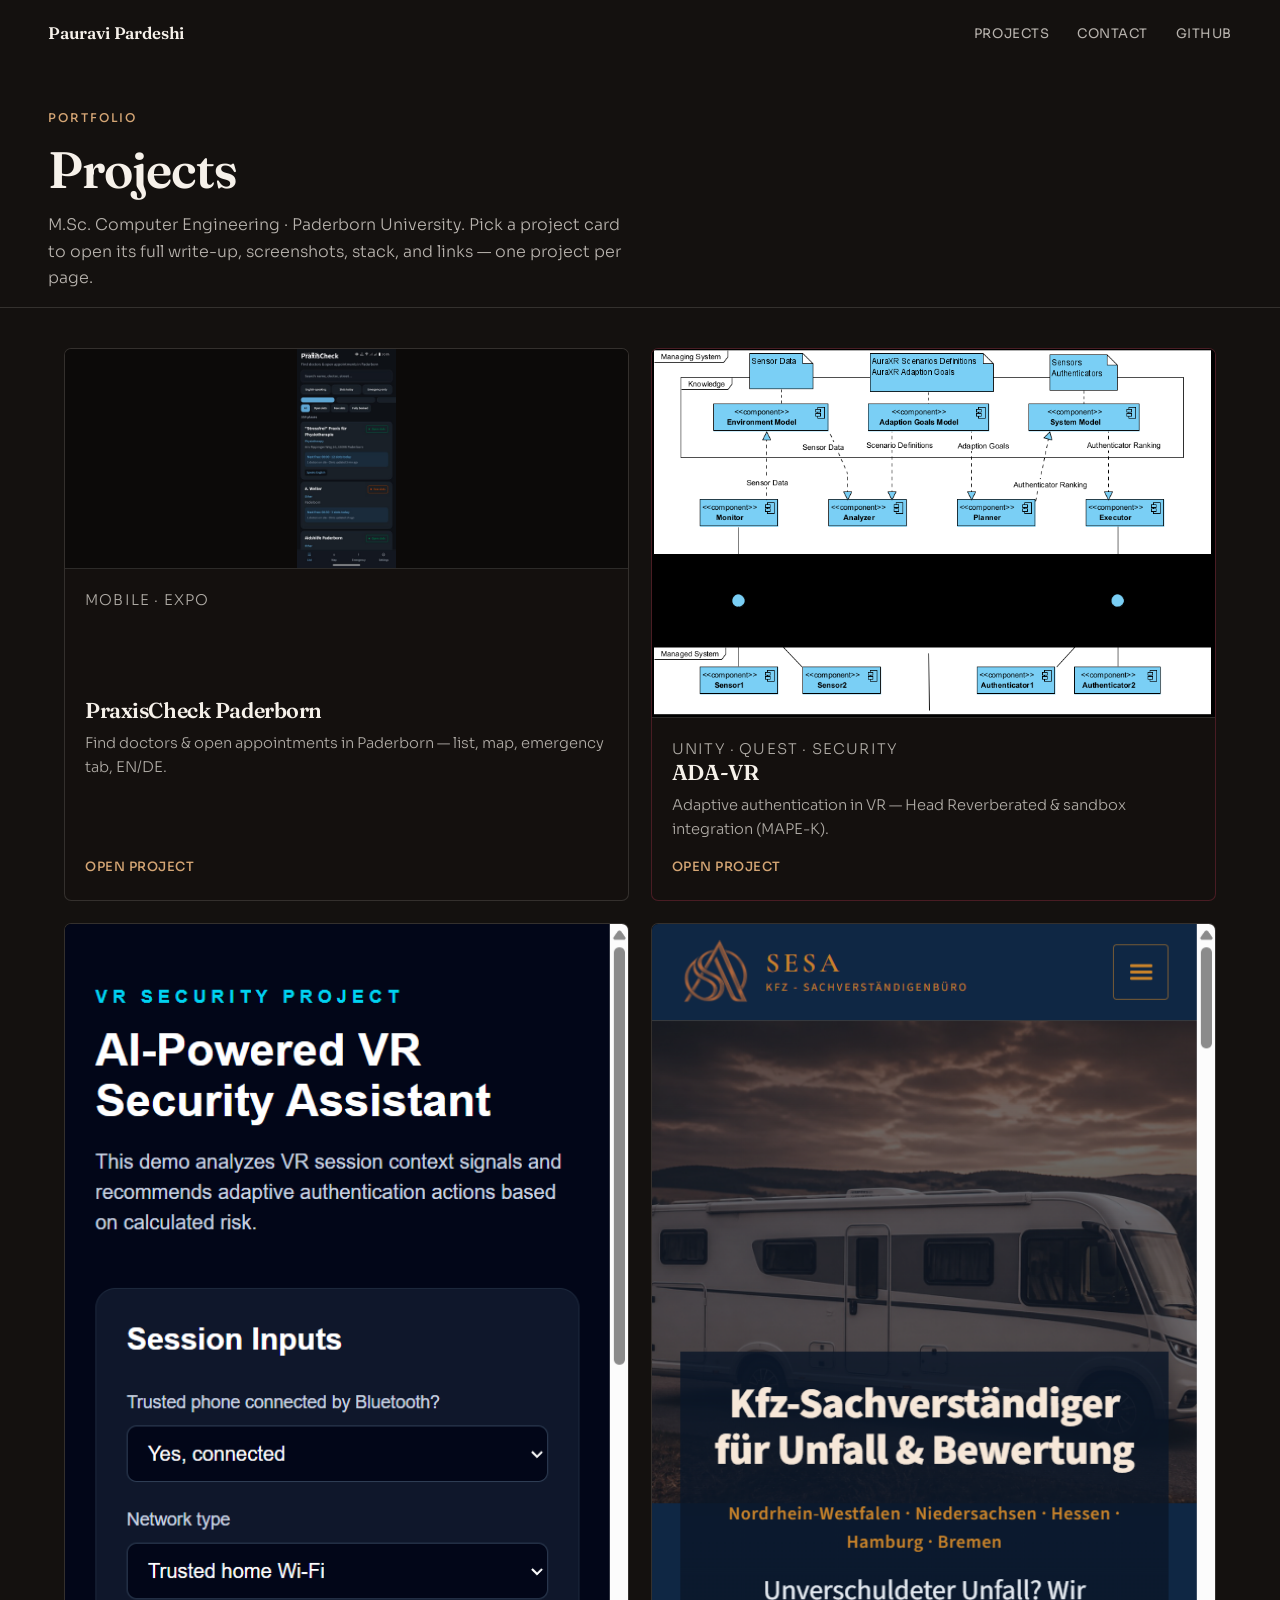
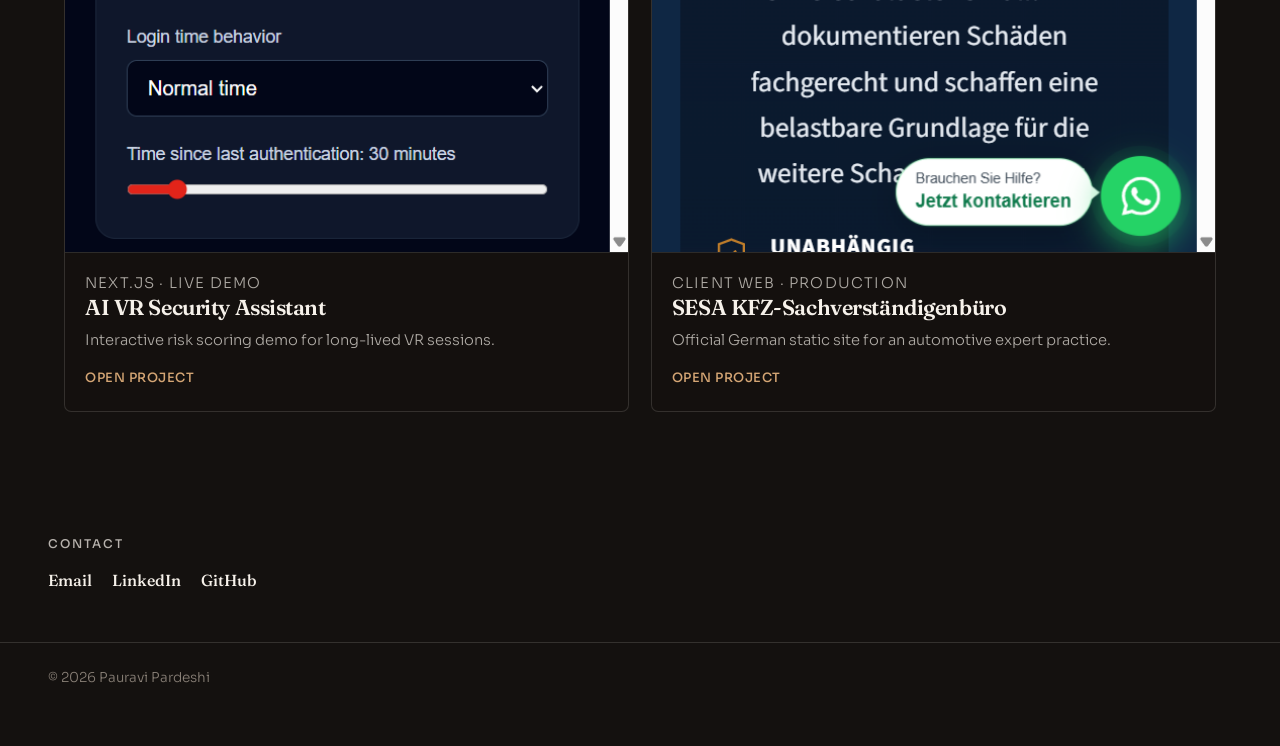
==== index.html @ 3df42ec0 "Split portfolio into home project cards and per-project detail pages." ====
<!DOCTYPE html>
<html lang="en">
  <head>
    <meta charset="UTF-8" />
    <meta name="viewport" content="width=device-width, initial-scale=1.0" />
    <title>Pauravi Pardeshi — Projects</title>
    <meta
      name="description"
      content="Project portfolio: PraxisCheck, ADA-VR, AI VR Security Assistant, SESA website — open a project for details, demos, and code."
    />
    <link rel="preconnect" href="https://fonts.googleapis.com" />
    <link rel="preconnect" href="https://fonts.gstatic.com" crossorigin />
    <link
      href="https://fonts.googleapis.com/css2?family=Fraunces:opsz,wght@9..144,500;9..144,600;9..144,700&family=Sora:wght@300;400;500;600&display=swap"
      rel="stylesheet"
    />
    <link rel="stylesheet" href="css/styles.css?v=20261010f" />
  </head>
  <body class="page-home">
    <a class="skip-link" href="#main">Skip to content</a>

    <header class="site-header is-scrolled" data-header>
      <a class="logo" href="index.html">Pauravi Pardeshi</a>
      <button class="nav-toggle" type="button" aria-expanded="false" aria-controls="site-nav" data-nav-toggle>
        <span class="sr-only">Menu</span>
        <span></span><span></span>
      </button>
      <nav id="site-nav" class="site-nav" data-nav>
        <a href="#projects">Projects</a>
        <a href="#contact">Contact</a>
        <a href="https://github.com/Pauravi14" target="_blank" rel="noopener noreferrer">GitHub</a>
      </nav>
    </header>

    <main id="main">
      <section class="home-intro section" id="top">
        <div class="home-intro-inner" data-reveal>
          <p class="eyebrow">Portfolio</p>
          <h1>Projects</h1>
          <p class="home-intro-lead">
            M.Sc. Computer Engineering · Paderborn University. Pick a project card to open its full write-up,
            screenshots, stack, and links — one project per page.
          </p>
        </div>
      </section>

      <section id="projects" class="section projects-catalog">
        <div class="catalog-grid">
          <a class="catalog-card" href="projects/praxischeck.html" data-reveal>
            <figure class="catalog-card-media catalog-card-media--phone">
              <img src="assets/projects/praxischeck/list-search.jpg" alt="" width="400" height="800" loading="lazy" decoding="async" />
            </figure>
            <div class="catalog-card-body">
              <p class="project-tag">Mobile · Expo</p>
              <h2>PraxisCheck Paderborn</h2>
              <p>Find doctors &amp; open appointments in Paderborn — list, map, emergency tab, EN/DE.</p>
              <span class="catalog-card-cta">Open project</span>
            </div>
          </a>

          <a class="catalog-card catalog-card--accent" href="projects/ada-vr.html" data-reveal>
            <figure class="catalog-card-media">
              <img src="assets/projects/adavr-report/adavr-architecture.png" alt="" width="827" height="540" loading="lazy" decoding="async" />
            </figure>
            <div class="catalog-card-body">
              <p class="project-tag">Unity · Quest · Security</p>
              <h2>ADA-VR</h2>
              <p>Adaptive authentication in VR — Head Reverberated &amp; sandbox integration (MAPE-K).</p>
              <span class="catalog-card-cta">Open project</span>
            </div>
          </a>

          <a class="catalog-card" href="projects/ai-vr-assistant.html" data-reveal>
            <figure class="catalog-card-media">
              <img src="assets/projects/ai-vr-security-assistant.png" alt="" width="1200" height="675" loading="lazy" decoding="async" />
            </figure>
            <div class="catalog-card-body">
              <p class="project-tag">Next.js · Live demo</p>
              <h2>AI VR Security Assistant</h2>
              <p>Interactive risk scoring demo for long-lived VR sessions.</p>
              <span class="catalog-card-cta">Open project</span>
            </div>
          </a>

          <a class="catalog-card" href="projects/sesa.html" data-reveal>
            <figure class="catalog-card-media">
              <img src="assets/projects/sesa-website.png" alt="" width="1200" height="675" loading="lazy" decoding="async" />
            </figure>
            <div class="catalog-card-body">
              <p class="project-tag">Client web · Production</p>
              <h2>SESA KFZ-Sachverständigenbüro</h2>
              <p>Official German static site for an automotive expert practice.</p>
              <span class="catalog-card-cta">Open project</span>
            </div>
          </a>
        </div>
      </section>

      <section id="contact" class="section contact contact--compact">
        <div class="contact-panel" data-reveal>
          <p class="eyebrow">Contact</p>
          <div class="contact-links contact-links--inline">
            <a href="mailto:pauravipardeshi14@gmail.com">Email</a>
            <a href="https://linkedin.com/in/pauravi-pardeshi" target="_blank" rel="noopener noreferrer">LinkedIn</a>
            <a href="https://github.com/Pauravi14" target="_blank" rel="noopener noreferrer">GitHub</a>
          </div>
        </div>
      </section>
    </main>

    <footer class="site-footer">
      <p>© <span data-year></span> Pauravi Pardeshi</p>
    </footer>

    <script src="js/main.js?v=20261010f"></script>
  </body>
</html>
---- css/styles.css ----
:root {
  --ink: #14110f;
  --ink-soft: #2a2420;
  --paper: #f6f1ea;
  --paper-dim: #e8e0d4;
  --berry: #9a2f45;
  --berry-deep: #6f1f31;
  --lamp: #d4a574;
  --lamp-soft: rgba(212, 165, 116, 0.22);
  --mute: #8a8178;
  --line: rgba(246, 241, 234, 0.14);
  --shadow: 0 30px 80px rgba(0, 0, 0, 0.45);
  --font-display: "Fraunces", Georgia, serif;
  --font-body: "Sora", system-ui, sans-serif;
  --ease: cubic-bezier(0.22, 1, 0.36, 1);
  --header-h: 4.25rem;
}

*,
*::before,
*::after {
  box-sizing: border-box;
}

html {
  scroll-behavior: smooth;
}

body {
  margin: 0;
  font-family: var(--font-body);
  font-weight: 300;
  color: var(--paper);
  background: var(--ink);
  line-height: 1.65;
  text-rendering: optimizeLegibility;
  -webkit-font-smoothing: antialiased;
}

img {
  max-width: 100%;
  display: block;
}

a {
  color: inherit;
  text-decoration: none;
}

h1,
h2,
h3 {
  font-family: var(--font-display);
  font-weight: 600;
  line-height: 1.15;
  letter-spacing: -0.02em;
  margin: 0 0 0.75rem;
}

p {
  margin: 0 0 1rem;
}

.sr-only {
  position: absolute;
  width: 1px;
  height: 1px;
  padding: 0;
  margin: -1px;
  overflow: hidden;
  clip: rect(0, 0, 0, 0);
  border: 0;
}

.skip-link {
  position: absolute;
  left: 1rem;
  top: -4rem;
  z-index: 100;
  background: var(--berry);
  color: white;
  padding: 0.6rem 1rem;
}

.skip-link:focus {
  top: 1rem;
}

/* Header */
.site-header {
  position: fixed;
  inset: 0 0 auto;
  z-index: 50;
  height: var(--header-h);
  display: flex;
  align-items: center;
  justify-content: space-between;
  padding: 0 clamp(1.25rem, 4vw, 3rem);
  background: transparent;
  transition: background 0.4s var(--ease), backdrop-filter 0.4s var(--ease), border-color 0.4s;
  border-bottom: 1px solid transparent;
}

.site-header.is-scrolled {
  background: rgba(20, 17, 15, 0.82);
  backdrop-filter: blur(14px);
  border-bottom-color: var(--line);
}

.logo {
  font-family: var(--font-display);
  font-size: 1.05rem;
  font-weight: 600;
  letter-spacing: -0.01em;
}

.site-nav {
  display: flex;
  gap: 1.75rem;
  align-items: center;
}

.site-nav a {
  font-size: 0.82rem;
  font-weight: 400;
  letter-spacing: 0.04em;
  text-transform: uppercase;
  color: rgba(246, 241, 234, 0.72);
  position: relative;
}

.site-nav a::after {
  content: "";
  position: absolute;
  left: 0;
  bottom: -0.35rem;
  width: 100%;
  height: 1px;
  background: var(--lamp);
  transform: scaleX(0);
  transform-origin: left;
  transition: transform 0.35s var(--ease);
}

.site-nav a:hover,
.site-nav a:focus-visible {
  color: var(--paper);
}

.site-nav a:hover::after,
.site-nav a:focus-visible::after {
  transform: scaleX(1);
}

.nav-toggle {
  display: none;
  width: 2.5rem;
  height: 2.5rem;
  border: 0;
  background: transparent;
  padding: 0;
  cursor: pointer;
}

.nav-toggle span {
  display: block;
  width: 1.35rem;
  height: 1.5px;
  margin: 0.35rem auto;
  background: var(--paper);
  transition: transform 0.3s var(--ease), opacity 0.3s;
}

.nav-toggle[aria-expanded="true"] span:first-of-type {
  transform: translateY(3.5px) rotate(45deg);
}

.nav-toggle[aria-expanded="true"] span:last-of-type {
  transform: translateY(-3.5px) rotate(-45deg);
}

/* Hero */
.hero {
  position: relative;
  min-height: 100svh;
  display: grid;
  align-items: end;
  overflow: hidden;
}

.hero-media {
  position: absolute;
  inset: 0;
  z-index: 0;
}

.hero-photo {
  width: 100%;
  height: 100%;
  object-fit: cover;
  object-position: 72% 28%;
  transform: scale(1.04);
  animation: heroZoom 8s var(--ease) forwards;
}

@keyframes heroZoom {
  to {
    transform: scale(1);
  }
}

.hero-veil {
  position: absolute;
  inset: 0;
  background:
    linear-gradient(90deg, rgba(20, 17, 15, 0.92) 0%, rgba(20, 17, 15, 0.72) 42%, rgba(20, 17, 15, 0.28) 70%, rgba(20, 17, 15, 0.45) 100%),
    linear-gradient(0deg, rgba(20, 17, 15, 0.88) 0%, transparent 42%),
    radial-gradient(ellipse 50% 40% at 70% 30%, var(--lamp-soft), transparent 70%);
}

.hero-copy {
  position: relative;
  z-index: 1;
  max-width: 40rem;
  padding: calc(var(--header-h) + 3rem) clamp(1.25rem, 4vw, 3rem) clamp(3rem, 8vh, 5rem);
}

.hero-brand {
  font-family: var(--font-display);
  font-size: clamp(2.4rem, 6vw, 4.4rem);
  font-weight: 700;
  letter-spacing: -0.03em;
  line-height: 1;
  margin: 0 0 1.25rem;
  color: var(--paper);
}

.hero-title {
  font-size: clamp(1.35rem, 2.6vw, 1.85rem);
  font-weight: 500;
  color: rgba(246, 241, 234, 0.92);
  max-width: 18ch;
  margin-bottom: 1rem;
}

.hero-lead {
  color: rgba(246, 241, 234, 0.72);
  max-width: 34ch;
  font-size: 1rem;
}

.hero-actions {
  display: flex;
  flex-wrap: wrap;
  gap: 0.85rem;
  margin-top: 1.75rem;
}

.btn {
  display: inline-flex;
  align-items: center;
  justify-content: center;
  min-height: 2.85rem;
  padding: 0.7rem 1.25rem;
  font-size: 0.86rem;
  font-weight: 500;
  letter-spacing: 0.02em;
  border-radius: 999px;
  transition: transform 0.3s var(--ease), background 0.3s, color 0.3s, border-color 0.3s;
}

.btn:hover {
  transform: translateY(-2px);
}

.btn-primary {
  background: var(--berry);
  color: #fff;
}

.btn-primary:hover {
  background: var(--berry-deep);
}

.btn-ghost {
  border: 1px solid rgba(246, 241, 234, 0.35);
  color: var(--paper);
}

.btn-ghost:hover {
  border-color: var(--lamp);
  color: var(--lamp);
}

/* Sections */
.section {
  padding: clamp(4rem, 10vh, 7rem) clamp(1.25rem, 4vw, 3rem);
}

.section-head {
  max-width: 40rem;
  margin-bottom: clamp(2rem, 5vh, 3.25rem);
}

.eyebrow {
  font-size: 0.75rem;
  font-weight: 500;
  letter-spacing: 0.16em;
  text-transform: uppercase;
  color: var(--lamp);
  margin: 0 0 0.85rem;
}

.section-head h2,
.about-copy h2,
.contact-panel h2 {
  font-size: clamp(1.9rem, 4vw, 3rem);
  max-width: 16ch;
}

/* Experience */
.experience {
  background:
    radial-gradient(ellipse 60% 50% at 0% 0%, rgba(154, 47, 69, 0.12), transparent 55%),
    var(--ink);
  border-top: 1px solid var(--line);
}

.timeline {
  list-style: none;
  margin: 0;
  padding: 0;
  max-width: 52rem;
  display: grid;
  gap: 2.25rem;
}

.timeline-item {
  padding-left: 1.25rem;
  border-left: 1px solid rgba(212, 165, 116, 0.35);
}

.timeline-meta {
  display: flex;
  flex-wrap: wrap;
  gap: 0.5rem 1rem;
  margin-bottom: 0.55rem;
  font-size: 0.82rem;
  color: var(--mute);
}

.timeline-item h3 {
  font-size: 1.25rem;
  margin-bottom: 0.5rem;
}

.timeline-item p {
  color: rgba(246, 241, 234, 0.72);
  max-width: 46rem;
}

.section-lead {
  max-width: 40rem;
  color: rgba(246, 241, 234, 0.72);
  margin: 0.75rem 0 0;
  font-size: 1.02rem;
}

.section-lead a {
  border-bottom: 1px solid var(--line);
  transition: color 0.3s, border-color 0.3s;
}

.section-lead a:hover,
.section-lead a:focus-visible {
  color: var(--lamp);
  border-bottom-color: var(--lamp);
}

/* Snapshot */
.snapshot {
  border-top: 1px solid var(--line);
  background: linear-gradient(180deg, var(--ink), var(--ink-soft));
}

.snapshot-grid {
  list-style: none;
  margin: 0 0 2rem;
  padding: 0;
  display: grid;
  gap: 1rem;
}

@media (min-width: 760px) {
  .snapshot-grid {
    grid-template-columns: repeat(2, 1fr);
    gap: 1.25rem;
  }
}

.snapshot-grid li {
  padding: 1.25rem 1.35rem;
  border: 1px solid var(--line);
  border-radius: 0.35rem;
  background: rgba(20, 17, 15, 0.35);
}

.snapshot-grid strong {
  display: block;
  font-family: var(--font-display);
  font-size: 1.1rem;
  margin-bottom: 0.35rem;
  color: var(--paper);
}

.snapshot-grid span {
  color: rgba(246, 241, 234, 0.72);
  font-size: 0.95rem;
}

.chip-row {
  display: flex;
  flex-wrap: wrap;
  gap: 0.5rem;
}

.chip {
  font-size: 0.72rem;
  letter-spacing: 0.04em;
  text-transform: uppercase;
  padding: 0.45rem 0.75rem;
  border-radius: 999px;
  border: 1px solid var(--line);
  color: rgba(246, 241, 234, 0.85);
  background: rgba(154, 47, 69, 0.12);
}

/* Projects */
.projects {
  background: linear-gradient(180deg, var(--ink-soft), var(--ink));
}

.project-grid {
  display: grid;
  gap: 1.5rem;
}

@media (min-width: 900px) {
  .project-grid {
    grid-template-columns: repeat(2, 1fr);
    gap: 1.75rem;
  }

  .project-card--featured {
    grid-column: 1 / -1;
  }
}

.project-card {
  padding: 0 0 1.35rem;
  border: 1px solid var(--line);
  border-radius: 0.4rem;
  background: rgba(20, 17, 15, 0.45);
  transition: border-color 0.35s var(--ease), transform 0.35s var(--ease);
  overflow: hidden;
}

.project-card-head,
.project-summary,
.project-highlights,
.project-stack,
.project-links {
  margin-left: 1.35rem;
  margin-right: 1.35rem;
}

.project-thumb {
  margin: 0 0 1.1rem;
  aspect-ratio: 16 / 9;
  background: #0c0a09;
  border-bottom: 1px solid var(--line);
}

.project-thumb img {
  width: 100%;
  height: 100%;
  object-fit: cover;
  object-position: top center;
}

.project-thumb--phone {
  aspect-ratio: 9 / 16;
  max-height: min(70vh, 520px);
  margin-left: auto;
  margin-right: auto;
  max-width: 280px;
  border-bottom: none;
  background: #0c0a09;
}

.project-thumb--phone img {
  object-fit: contain;
  object-position: top center;
}

.project-figures--phones {
  grid-template-columns: repeat(2, minmax(0, 1fr));
}

@media (min-width: 900px) {
  .project-figures--phones {
    grid-template-columns: repeat(4, minmax(0, 1fr));
  }
}

.project-figures--phones img {
  object-fit: contain;
  aspect-ratio: 9 / 19;
  max-height: 320px;
  margin: 0 auto;
  display: block;
  width: auto;
  max-width: 100%;
}

.project-card:hover {
  border-color: rgba(212, 165, 116, 0.35);
  transform: translateY(-2px);
}

.project-card--featured {
  border-color: rgba(154, 47, 69, 0.45);
  background:
    linear-gradient(135deg, rgba(154, 47, 69, 0.14), transparent 55%),
    rgba(20, 17, 15, 0.5);
}

.project-card--deep .project-summary,
.project-card--deep .project-subsection p {
  max-width: none;
}

.project-contribution {
  margin: 0 1.35rem 1.25rem;
  padding: 1.1rem 1.2rem;
  border-left: 3px solid var(--berry);
  background: rgba(154, 47, 69, 0.12);
  border-radius: 0 0.35rem 0.35rem 0;
}

.project-contribution h4,
.project-subsection h4,
.project-skills h4 {
  font-family: var(--font-display);
  font-size: 1.05rem;
  color: var(--lamp);
  margin: 0 0 0.5rem;
}

.project-contribution p {
  margin: 0;
  color: rgba(246, 241, 234, 0.82);
  font-size: 0.95rem;
}

.project-subsection {
  margin: 0 1.35rem 1.25rem;
}

.project-subsection p {
  color: rgba(246, 241, 234, 0.75);
  font-size: 0.95rem;
}

.project-inline-figure {
  margin: 1rem 0 0;
}

.project-inline-figure img {
  width: 100%;
  border-radius: 0.35rem;
  border: 1px solid var(--line);
}

.project-inline-figure figcaption,
.project-figures figcaption {
  margin-top: 0.45rem;
  font-size: 0.8rem;
  color: var(--mute);
}

.project-figures {
  display: grid;
  gap: 1rem;
  margin: 0 1.35rem 1.35rem;
}

@media (min-width: 700px) {
  .project-figures {
    grid-template-columns: repeat(2, 1fr);
  }
}

.project-figures figure {
  margin: 0;
}

.project-figures img {
  width: 100%;
  border-radius: 0.35rem;
  border: 1px solid var(--line);
  background: #0c0a09;
}

.project-skills {
  margin: 0 1.35rem 1rem;
  padding-top: 0.5rem;
  border-top: 1px solid var(--line);
}

.project-skill-list {
  margin: 0;
  padding-left: 1.1rem;
  color: rgba(246, 241, 234, 0.72);
  font-size: 0.9rem;
}

.project-skill-list li {
  margin-bottom: 0.4rem;
}

.project-report-note {
  margin: 0 1.35rem 1.25rem;
  font-size: 0.8rem;
  color: var(--mute);
  font-style: italic;
}

.project-tag {
  font-size: 0.75rem;
  letter-spacing: 0.08em;
  text-transform: uppercase;
  color: var(--lamp);
  margin-bottom: 0.55rem;
}

.project-card h1,
.project-card h3 {
  font-size: clamp(1.35rem, 2.5vw, 1.75rem);
  margin-bottom: 0.35rem;
}

.project-card h1 {
  font-size: clamp(1.6rem, 3vw, 2.1rem);
}

.project-role {
  font-size: 0.9rem;
  color: rgba(246, 241, 234, 0.55);
  margin: 0 0 1rem;
}

.project-summary {
  color: rgba(246, 241, 234, 0.78);
  font-size: 0.98rem;
  margin-bottom: 1rem;
}

.project-highlights {
  margin: 0 0 1.1rem;
  padding-left: 1.15rem;
  color: rgba(246, 241, 234, 0.72);
  font-size: 0.92rem;
}

.project-highlights li {
  margin-bottom: 0.35rem;
}

.project-stack {
  margin: 0 0 1.25rem;
  font-size: 0.88rem;
}

.project-stack div {
  margin-bottom: 0.65rem;
}

.project-stack dt {
  font-weight: 600;
  color: var(--lamp);
  font-size: 0.72rem;
  letter-spacing: 0.06em;
  text-transform: uppercase;
  margin-bottom: 0.2rem;
}

.project-stack dd {
  margin: 0;
  color: rgba(246, 241, 234, 0.7);
  line-height: 1.55;
}

.project-stack code {
  font-size: 0.85em;
  color: rgba(246, 241, 234, 0.9);
}

.project-links {
  display: flex;
  flex-wrap: wrap;
  gap: 0.55rem;
}

.link-pill {
  display: inline-flex;
  align-items: center;
  padding: 0.5rem 0.9rem;
  font-size: 0.8rem;
  font-weight: 500;
  letter-spacing: 0.02em;
  border-radius: 999px;
  border: 1px solid var(--line);
  transition: background 0.3s, border-color 0.3s, color 0.3s;
}

.link-pill:hover,
.link-pill:focus-visible {
  border-color: var(--lamp);
  color: var(--lamp);
}

.link-pill--primary {
  background: var(--berry);
  border-color: transparent;
  color: var(--paper);
}

.link-pill--primary:hover,
.link-pill--primary:focus-visible {
  background: var(--berry-deep);
  color: var(--paper);
  border-color: transparent;
}

/* Skills */
.skills {
  border-top: 1px solid var(--line);
}

.skill-map {
  display: grid;
  gap: 1.5rem;
  max-width: 56rem;
}

@media (min-width: 760px) {
  .skill-map {
    grid-template-columns: repeat(2, 1fr);
  }
}

.skill-map-block {
  padding: 1.25rem 0;
  border-top: 1px solid var(--line);
}

.skill-map-block h3 {
  font-size: 1rem;
  color: var(--lamp);
  margin-bottom: 0.5rem;
}

.skill-map-block p {
  margin: 0;
  color: rgba(246, 241, 234, 0.78);
  font-size: 0.95rem;
  line-height: 1.6;
}

/* About */
.about {
  background:
    linear-gradient(135deg, rgba(154, 47, 69, 0.16), transparent 40%),
    linear-gradient(180deg, #1c1714, var(--ink));
  border-top: 1px solid var(--line);
}

.about-grid {
  display: grid;
  gap: 2.5rem;
  align-items: start;
}

@media (min-width: 900px) {
  .about-grid {
    grid-template-columns: 1.4fr 0.8fr;
    gap: 4rem;
  }
}

.about-copy p {
  color: rgba(246, 241, 234, 0.75);
  max-width: 38rem;
}

.edu {
  margin-top: 1.75rem;
  padding-top: 1.5rem;
  border-top: 1px solid var(--line);
}

.edu p {
  margin-bottom: 0.55rem;
  font-size: 0.92rem;
}

.hobbies {
  padding: 1.75rem 0 0;
}

.hobbies h3 {
  font-size: 1.6rem;
  margin-bottom: 1.25rem;
}

.hobby-list {
  list-style: none;
  margin: 0;
  padding: 0;
  display: grid;
  gap: 0.85rem;
}

.hobby-list li {
  font-family: var(--font-display);
  font-size: 1.35rem;
  font-weight: 500;
  padding-bottom: 0.85rem;
  border-bottom: 1px solid var(--line);
  color: rgba(246, 241, 234, 0.9);
}

/* Contact */
.contact {
  padding-bottom: clamp(5rem, 12vh, 8rem);
}

.contact-panel {
  max-width: 40rem;
}

.contact-panel > p {
  color: rgba(246, 241, 234, 0.72);
  max-width: 32rem;
}

.contact-links {
  display: grid;
  gap: 0.85rem;
  margin-top: 2rem;
}

.contact-links a {
  font-family: var(--font-display);
  font-size: clamp(1.15rem, 2.5vw, 1.55rem);
  font-weight: 500;
  width: fit-content;
  border-bottom: 1px solid transparent;
  transition: color 0.3s, border-color 0.3s;
}

.contact-links a:hover,
.contact-links a:focus-visible {
  color: var(--lamp);
  border-bottom-color: var(--lamp);
}

.site-footer {
  padding: 1.5rem clamp(1.25rem, 4vw, 3rem) 2.5rem;
  border-top: 1px solid var(--line);
  color: var(--mute);
  font-size: 0.85rem;
}

/* Reveal motion */
[data-reveal] {
  /* Visible by default so content isn't blank if JS/CSS cache fails */
  opacity: 1;
  transform: none;
}

html.js-anim [data-reveal]:not(.is-in) {
  opacity: 0;
  transform: translateY(1.25rem);
  transition: opacity 0.8s var(--ease), transform 0.8s var(--ease);
}

html.js-anim [data-reveal].is-in {
  opacity: 1;
  transform: none;
}

.hero [data-reveal] {
  transition-delay: 0.08s;
}

.hero [data-reveal]:nth-child(2) {
  transition-delay: 0.18s;
}

.hero [data-reveal]:nth-child(3) {
  transition-delay: 0.28s;
}

.hero [data-reveal]:nth-child(4) {
  transition-delay: 0.38s;
}

/* Mobile */
@media (max-width: 760px) {
  .nav-toggle {
    display: block;
    z-index: 60;
  }

  .site-nav {
    position: fixed;
    inset: 0;
    background: rgba(20, 17, 15, 0.96);
    flex-direction: column;
    justify-content: center;
    gap: 1.5rem;
    opacity: 0;
    pointer-events: none;
    transition: opacity 0.35s var(--ease);
  }

  .site-nav.is-open {
    opacity: 1;
    pointer-events: auto;
  }

  .site-nav a {
    font-size: 1.15rem;
    text-transform: none;
    letter-spacing: 0;
    font-family: var(--font-display);
  }

  .hero-photo {
    object-position: 68% 20%;
  }

  .hero-veil {
    background:
      linear-gradient(180deg, rgba(20, 17, 15, 0.35) 0%, rgba(20, 17, 15, 0.55) 40%, rgba(20, 17, 15, 0.94) 78%),
      radial-gradient(ellipse 70% 40% at 60% 20%, var(--lamp-soft), transparent 65%);
  }

  .hero-brand {
    font-size: clamp(2.2rem, 11vw, 3.2rem);
  }
}

/* Wide screens: keep face + shoulders fully in frame on the right */
@media (min-width: 861px) {
  .hero {
    grid-template-columns: minmax(22rem, 0.9fr) minmax(26rem, 1.2fr);
    align-items: stretch;
  }

  .hero-media {
    position: relative;
    inset: auto;
    min-height: 100svh;
    grid-column: 2;
    grid-row: 1;
  }

  .hero-photo {
    object-fit: cover;
    object-position: center 12%;
    transform: none;
    animation: none;
  }

  .hero-veil {
    background:
      linear-gradient(90deg, rgba(20, 17, 15, 1) 0%, rgba(20, 17, 15, 0.45) 22%, rgba(20, 17, 15, 0.05) 48%, transparent 70%),
      linear-gradient(0deg, rgba(20, 17, 15, 0.28) 0%, transparent 28%);
  }

  .hero-copy {
    grid-column: 1;
    grid-row: 1;
    display: flex;
    flex-direction: column;
    justify-content: flex-end;
    background: var(--ink);
    max-width: none;
    padding: calc(var(--header-h) + 2rem) clamp(1.5rem, 3vw, 2.75rem) clamp(3rem, 8vh, 5rem);
  }
}

/* Home — project catalog */
.page-home .hero {
  display: none;
}

.home-intro {
  padding-top: calc(var(--header-h) + 2.5rem);
  padding-bottom: 1rem;
  border-bottom: 1px solid var(--line);
}

.home-intro-inner {
  max-width: 40rem;
}

.home-intro h1 {
  font-size: clamp(2.2rem, 5vw, 3.2rem);
  margin-bottom: 0.75rem;
}

.home-intro-lead {
  color: rgba(246, 241, 234, 0.72);
  margin: 0;
  max-width: 36rem;
}

.projects-catalog {
  padding-top: 2.5rem;
}

.catalog-grid {
  display: grid;
  gap: 1.35rem;
  max-width: 72rem;
  margin: 0 auto;
}

@media (min-width: 640px) {
  .catalog-grid {
    grid-template-columns: repeat(2, 1fr);
  }
}

.catalog-card {
  display: flex;
  flex-direction: column;
  border: 1px solid var(--line);
  border-radius: 0.45rem;
  overflow: hidden;
  background: rgba(20, 17, 15, 0.5);
  color: inherit;
  text-decoration: none;
  transition: border-color 0.35s var(--ease), transform 0.35s var(--ease), box-shadow 0.35s var(--ease);
}

.catalog-card:hover,
.catalog-card:focus-visible {
  border-color: rgba(212, 165, 116, 0.45);
  transform: translateY(-3px);
  box-shadow: var(--shadow);
}

.catalog-card--accent {
  border-color: rgba(154, 47, 69, 0.4);
}

.catalog-card-media {
  margin: 0;
  aspect-ratio: 16 / 10;
  background: #0c0a09;
  border-bottom: 1px solid var(--line);
}

.catalog-card-media img {
  width: 100%;
  height: 100%;
  object-fit: cover;
  object-position: top center;
}

.catalog-card-media--phone {
  aspect-ratio: 9 / 14;
  max-height: 220px;
}

.catalog-card-media--phone img {
  object-fit: contain;
}

.catalog-card-body {
  padding: 1.15rem 1.25rem 1.35rem;
  flex: 1;
  display: flex;
  flex-direction: column;
}

.catalog-card-body h2 {
  font-family: var(--font-display);
  font-size: 1.35rem;
  margin: 0 0 0.45rem;
}

.catalog-card-body p {
  margin: 0;
  font-size: 0.92rem;
  color: rgba(246, 241, 234, 0.68);
  flex: 1;
}

.catalog-card-cta {
  margin-top: 1rem;
  font-size: 0.8rem;
  font-weight: 500;
  letter-spacing: 0.04em;
  text-transform: uppercase;
  color: var(--lamp);
}

.contact--compact {
  padding-top: 2rem;
  padding-bottom: 3rem;
}

.contact-links--inline {
  display: flex;
  flex-wrap: wrap;
  gap: 1.25rem;
  margin-top: 0.75rem;
}

.contact-links--inline a {
  font-size: 1rem;
}

/* Project detail pages */
.page-project {
  background: var(--ink);
}

.project-detail {
  max-width: 52rem;
  margin: 0 auto;
  padding: calc(var(--header-h) + 1.5rem) clamp(1rem, 4vw, 1.5rem) 4rem;
}

.project-card--flat {
  transform: none !important;
}

.project-card--flat:hover {
  transform: none;
}

.project-card-head--top {
  margin-top: 0;
  padding-top: 0.25rem;
}

.site-nav--minimal {
  gap: 1.25rem;
}

@media (prefers-reduced-motion: reduce) {
  html {
    scroll-behavior: auto;
  }

  .hero-photo {
    animation: none;
    transform: none;
  }

  [data-reveal] {
    opacity: 1;
    transform: none;
    transition: none;
  }

  .catalog-card:hover {
    transform: none;
  }
}
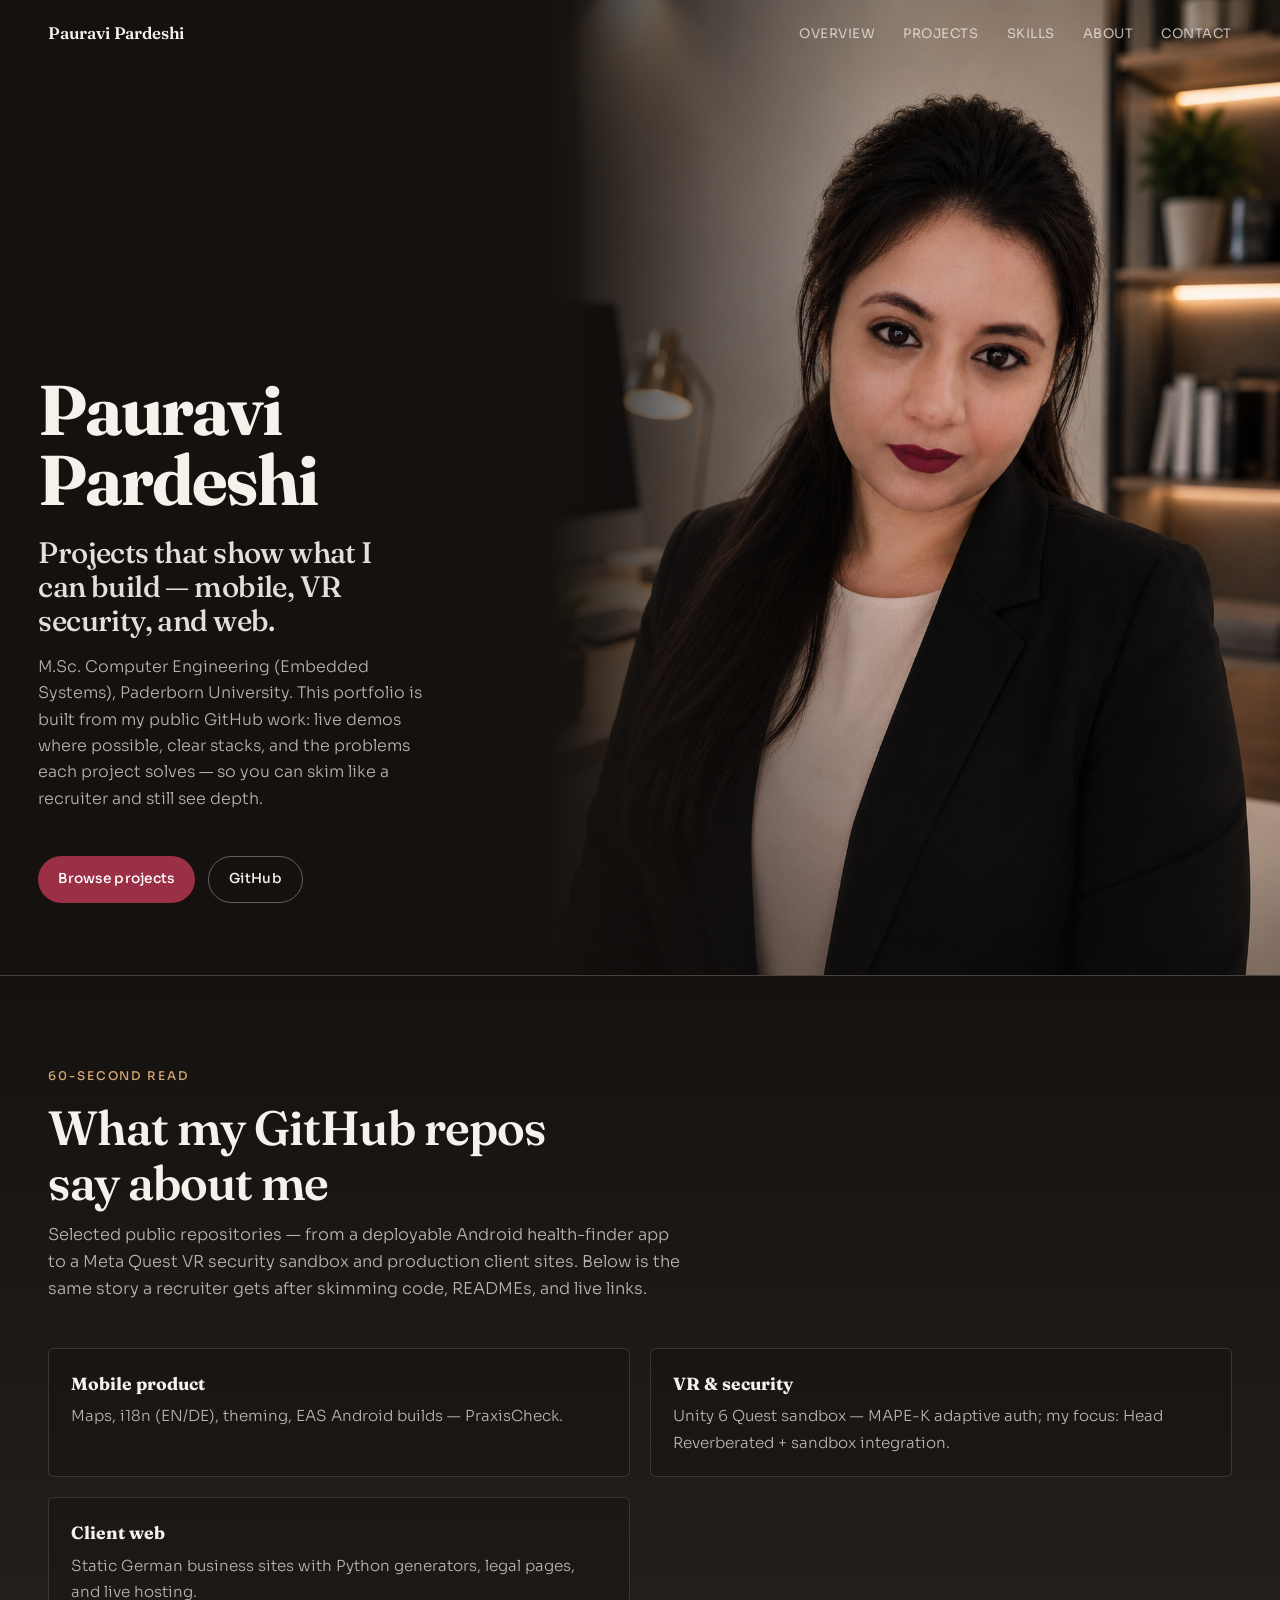
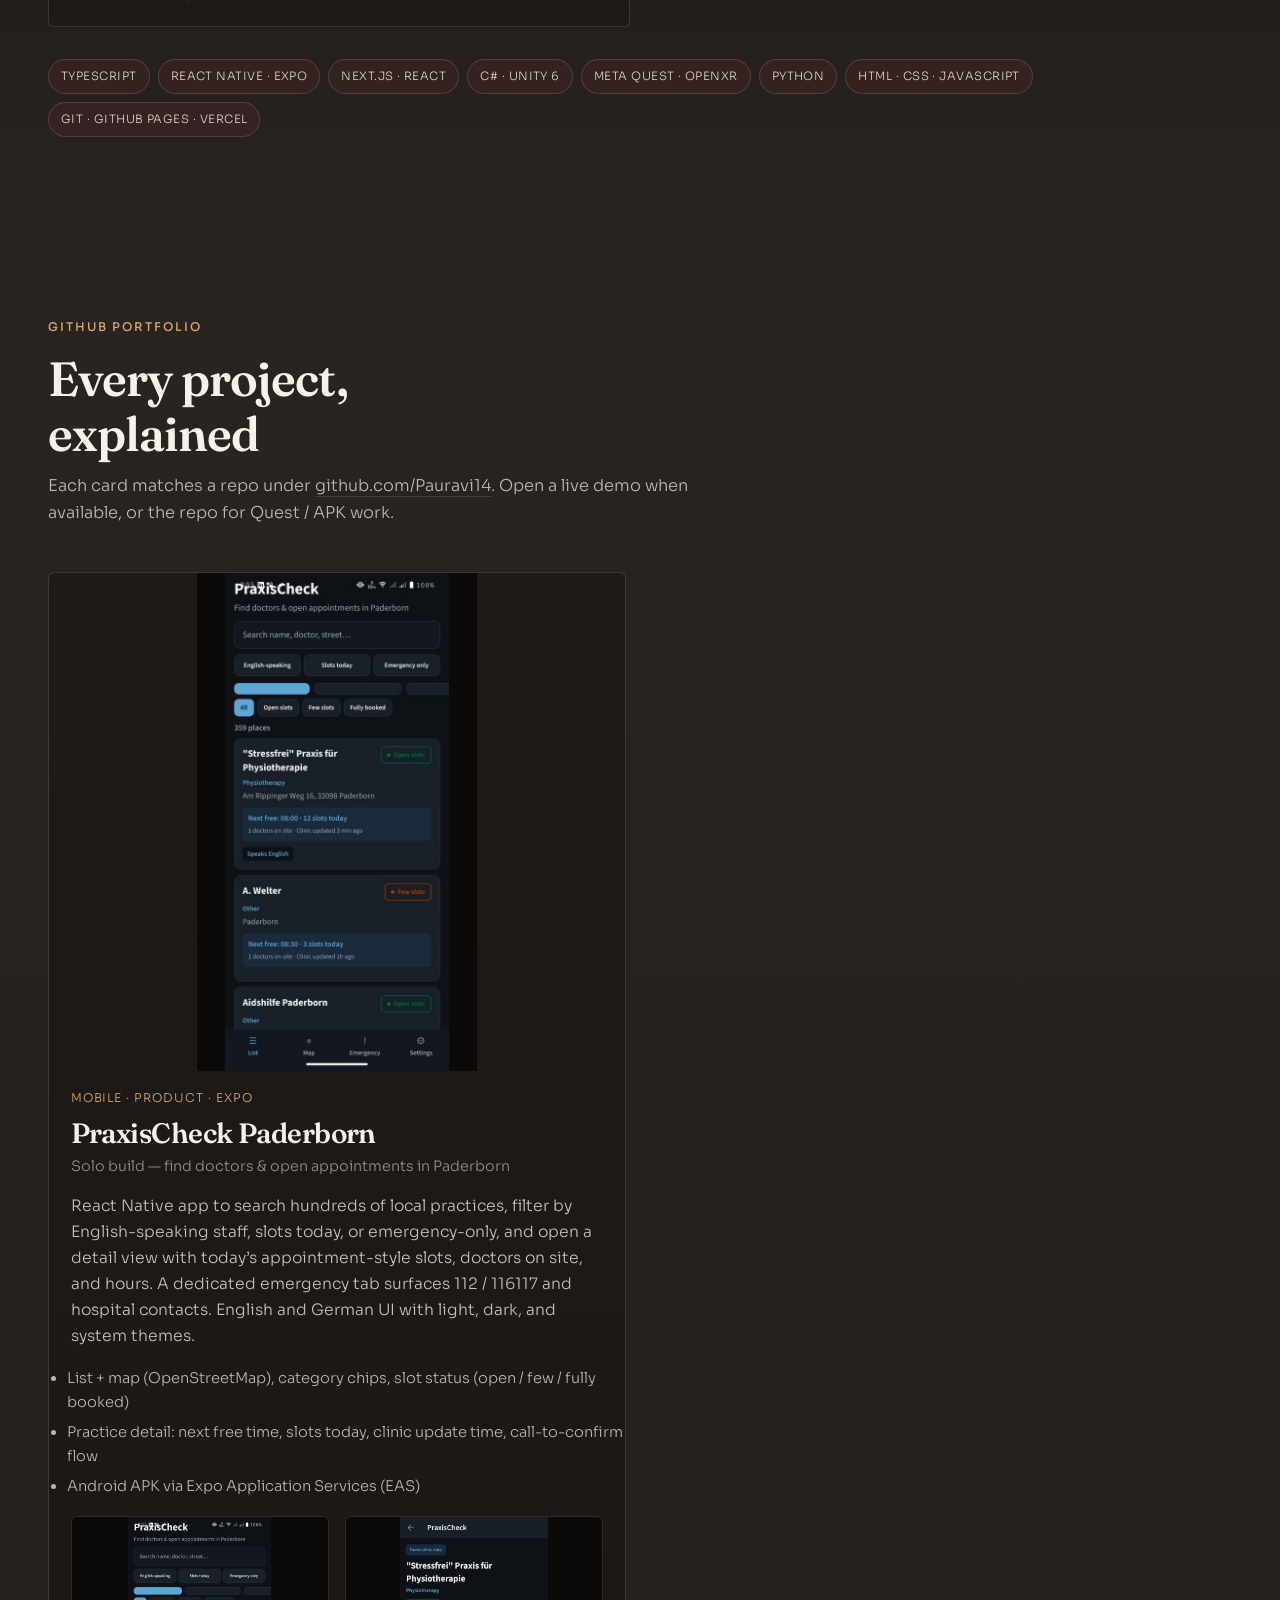
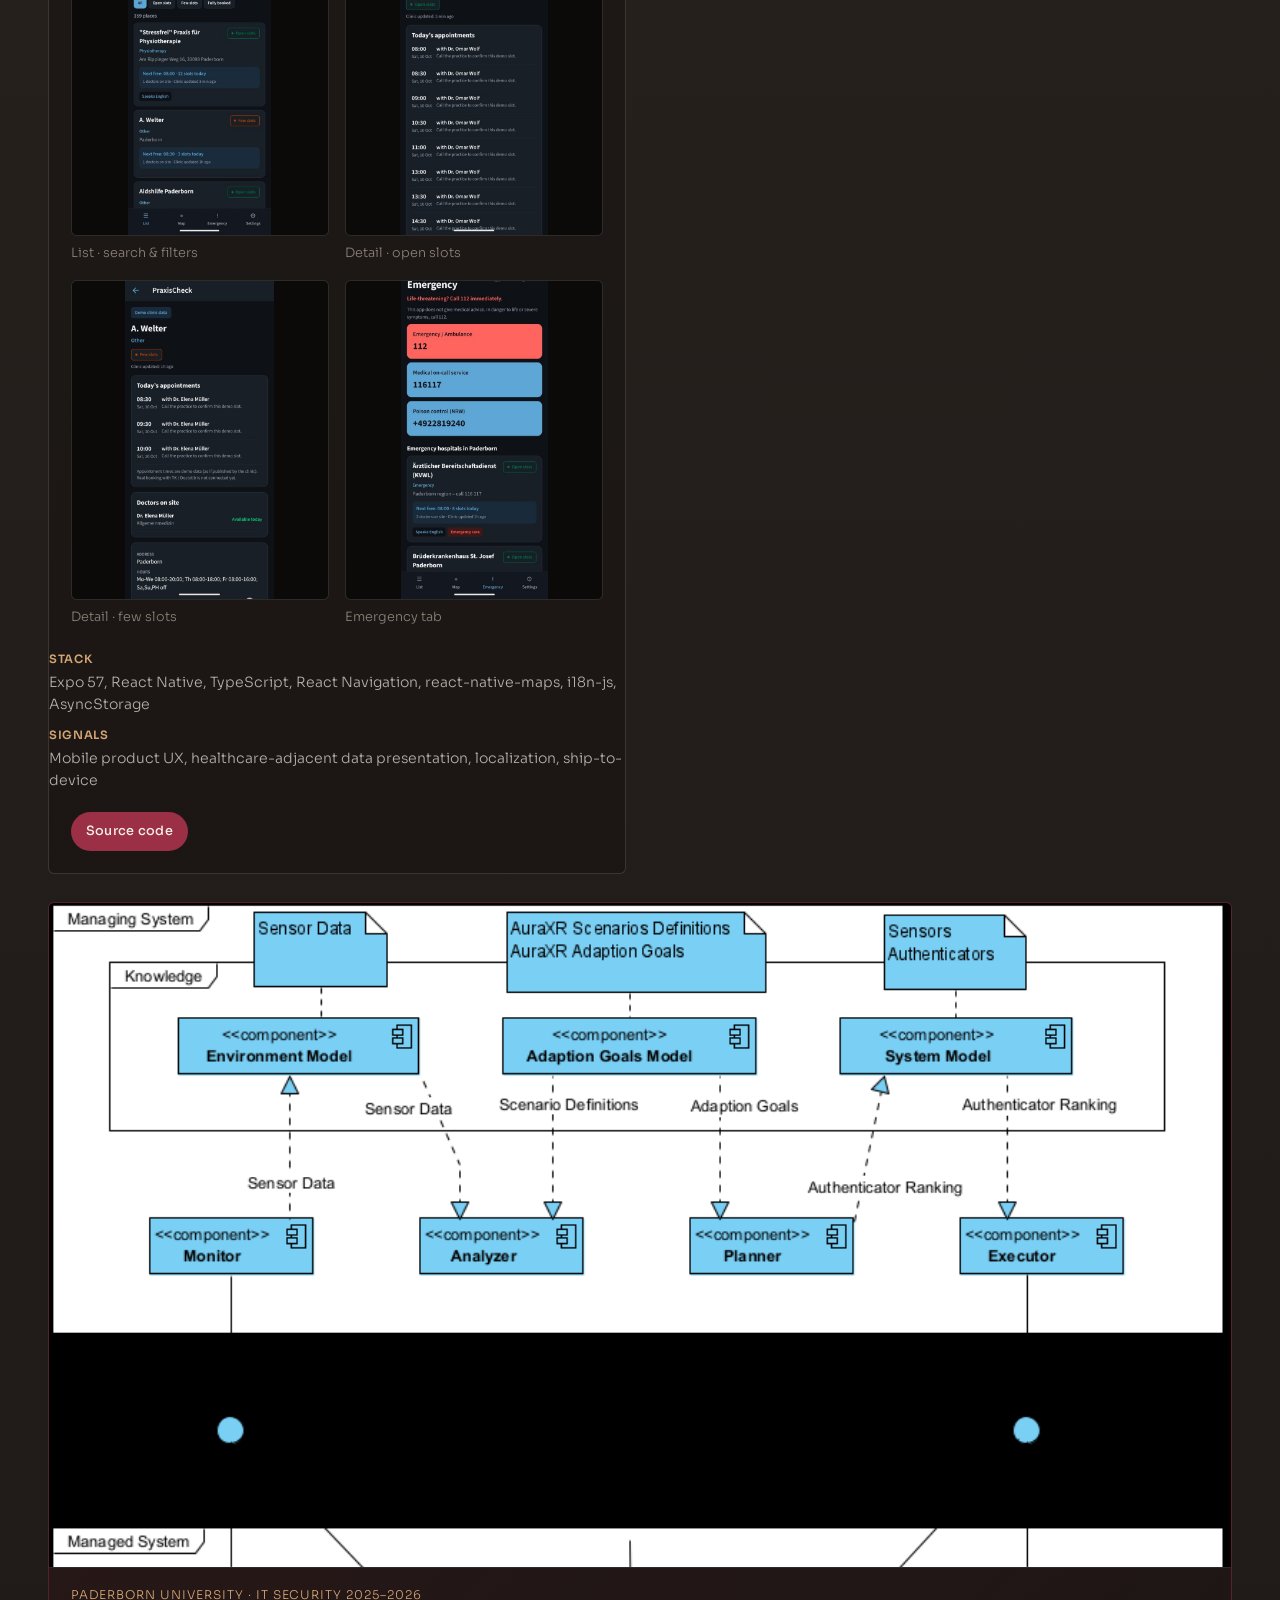
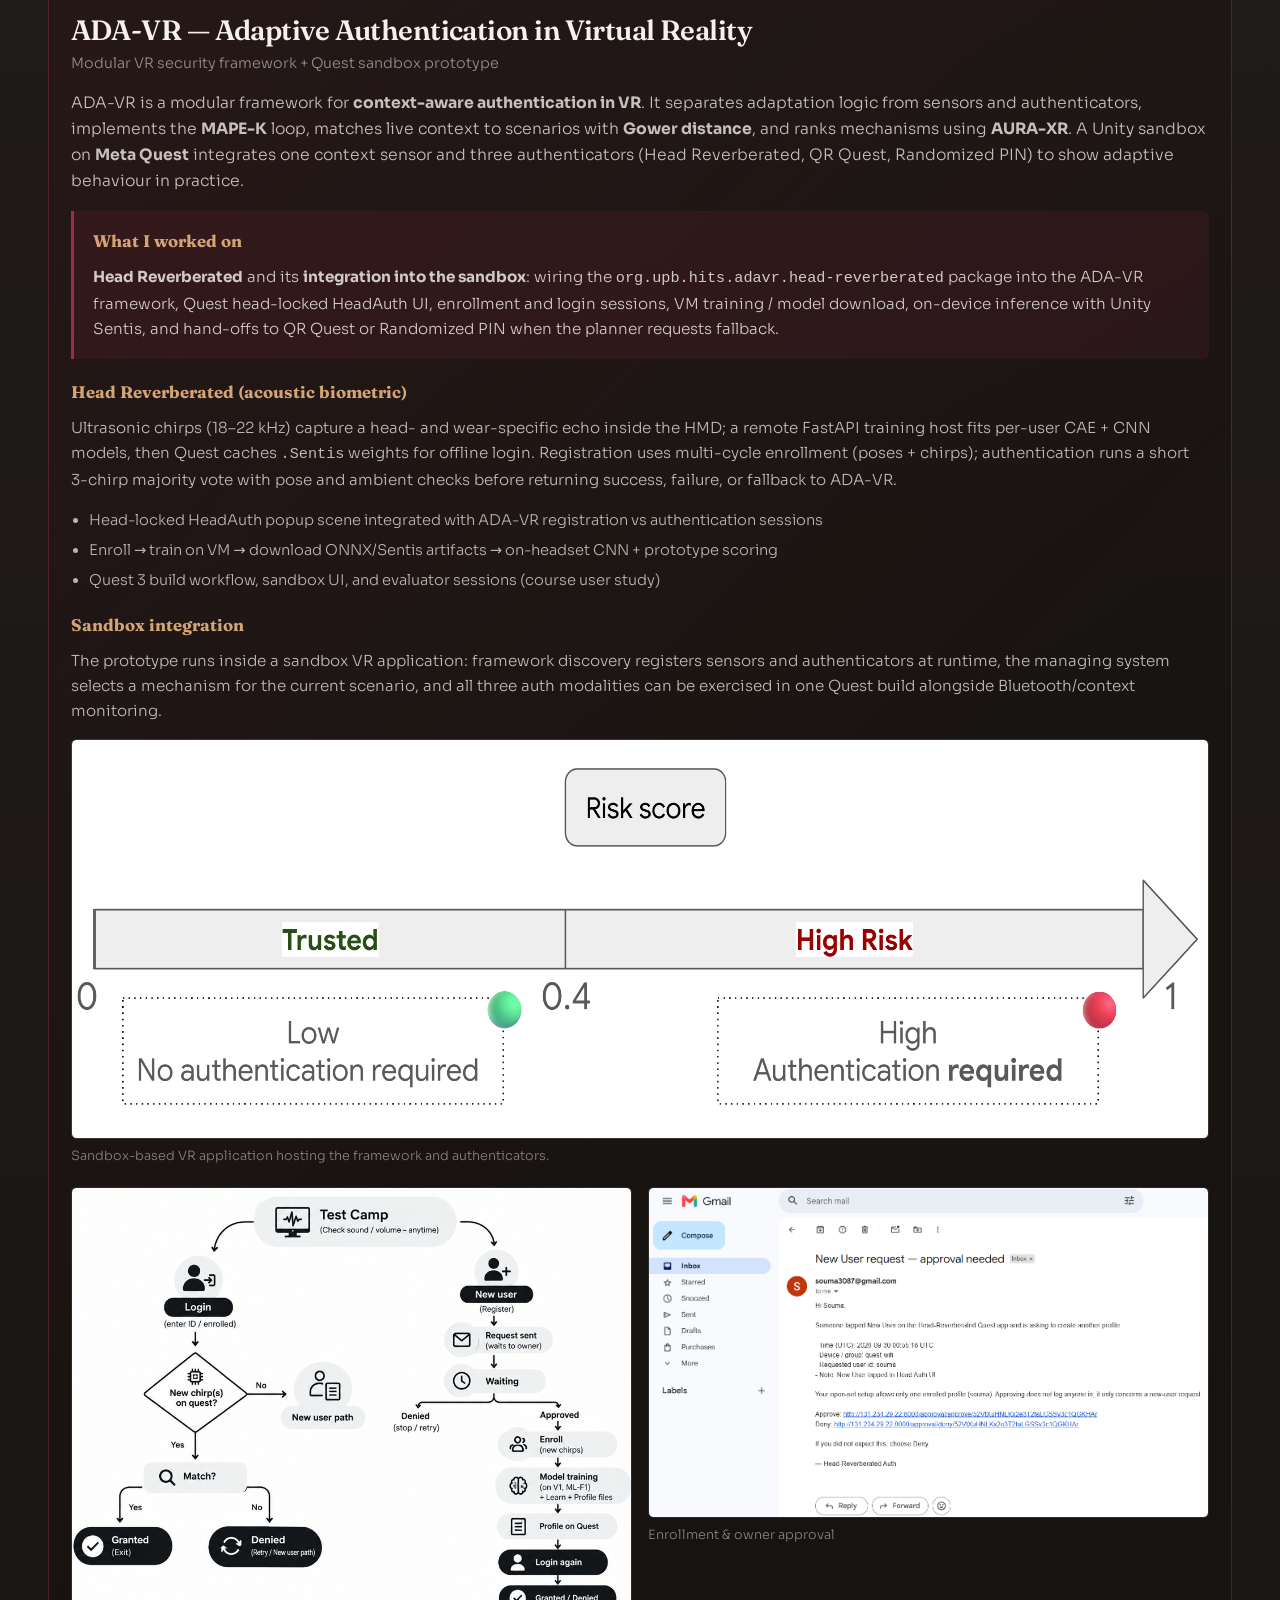
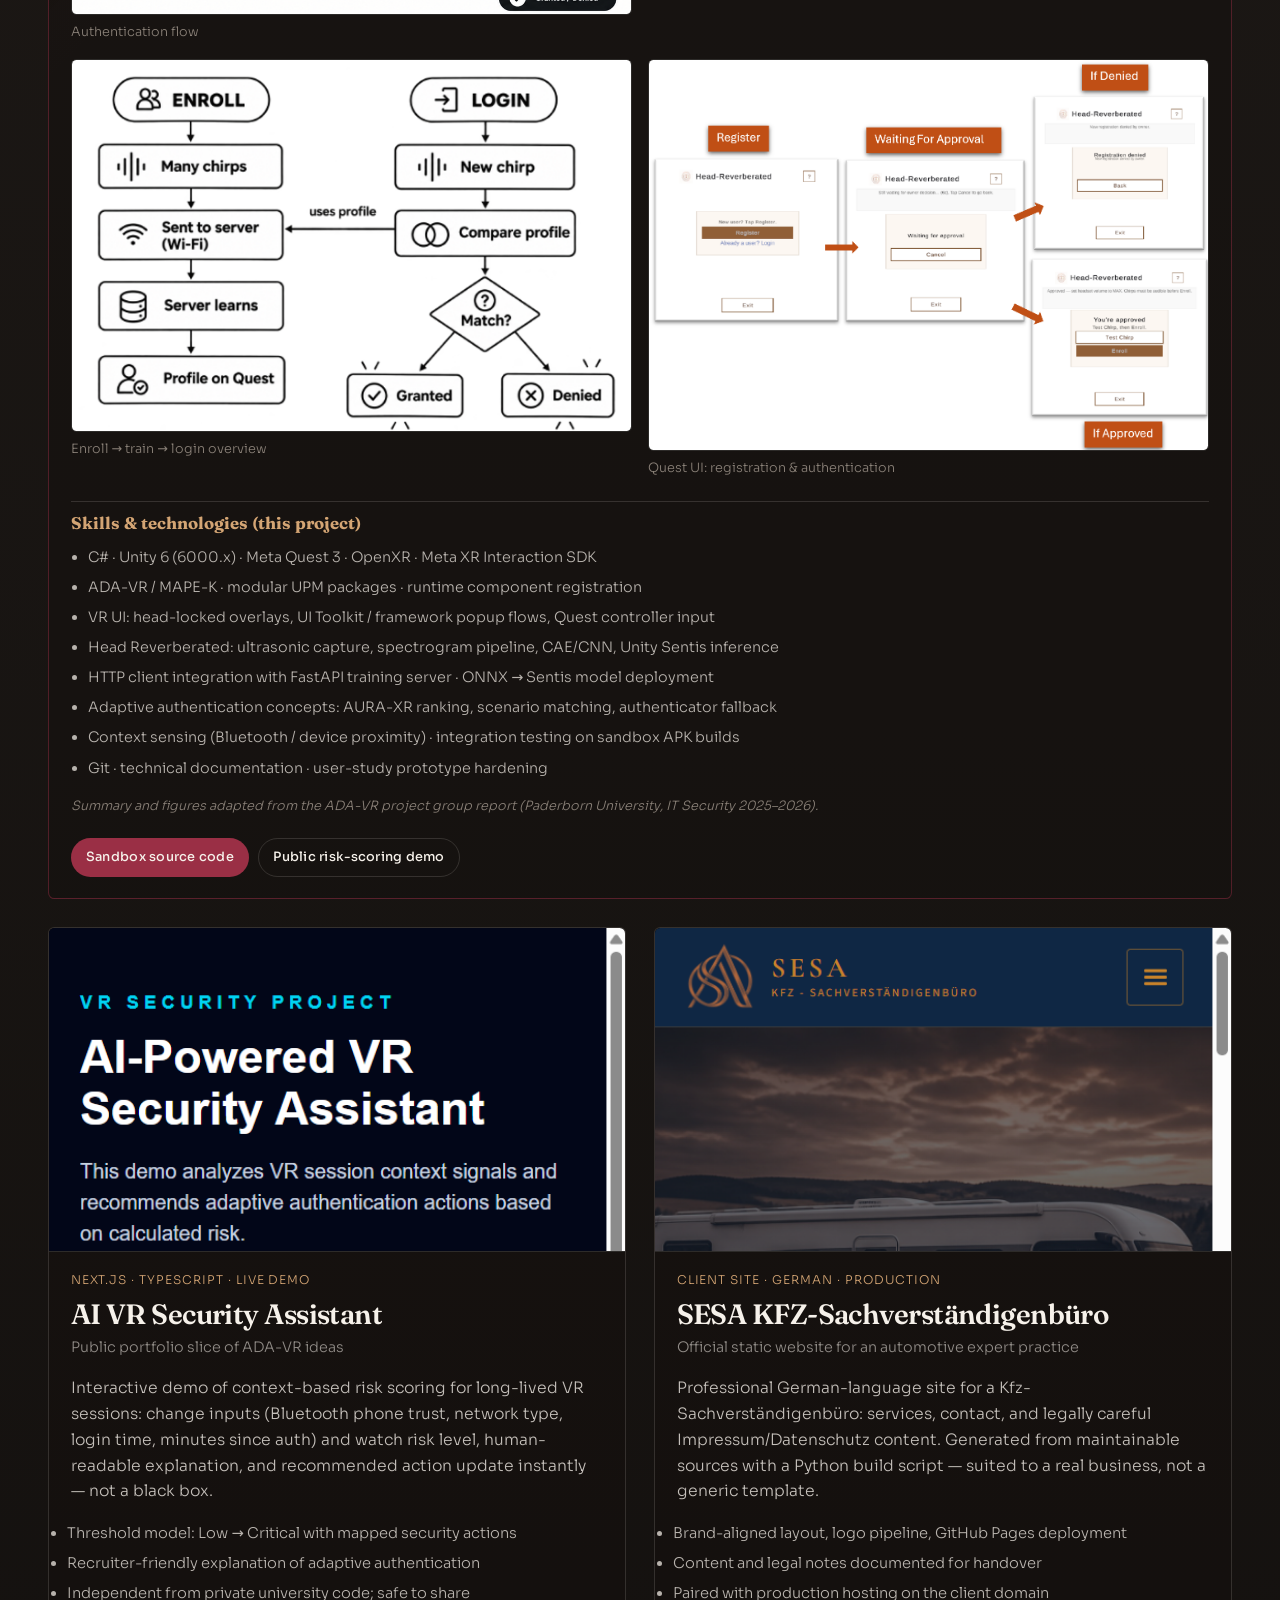
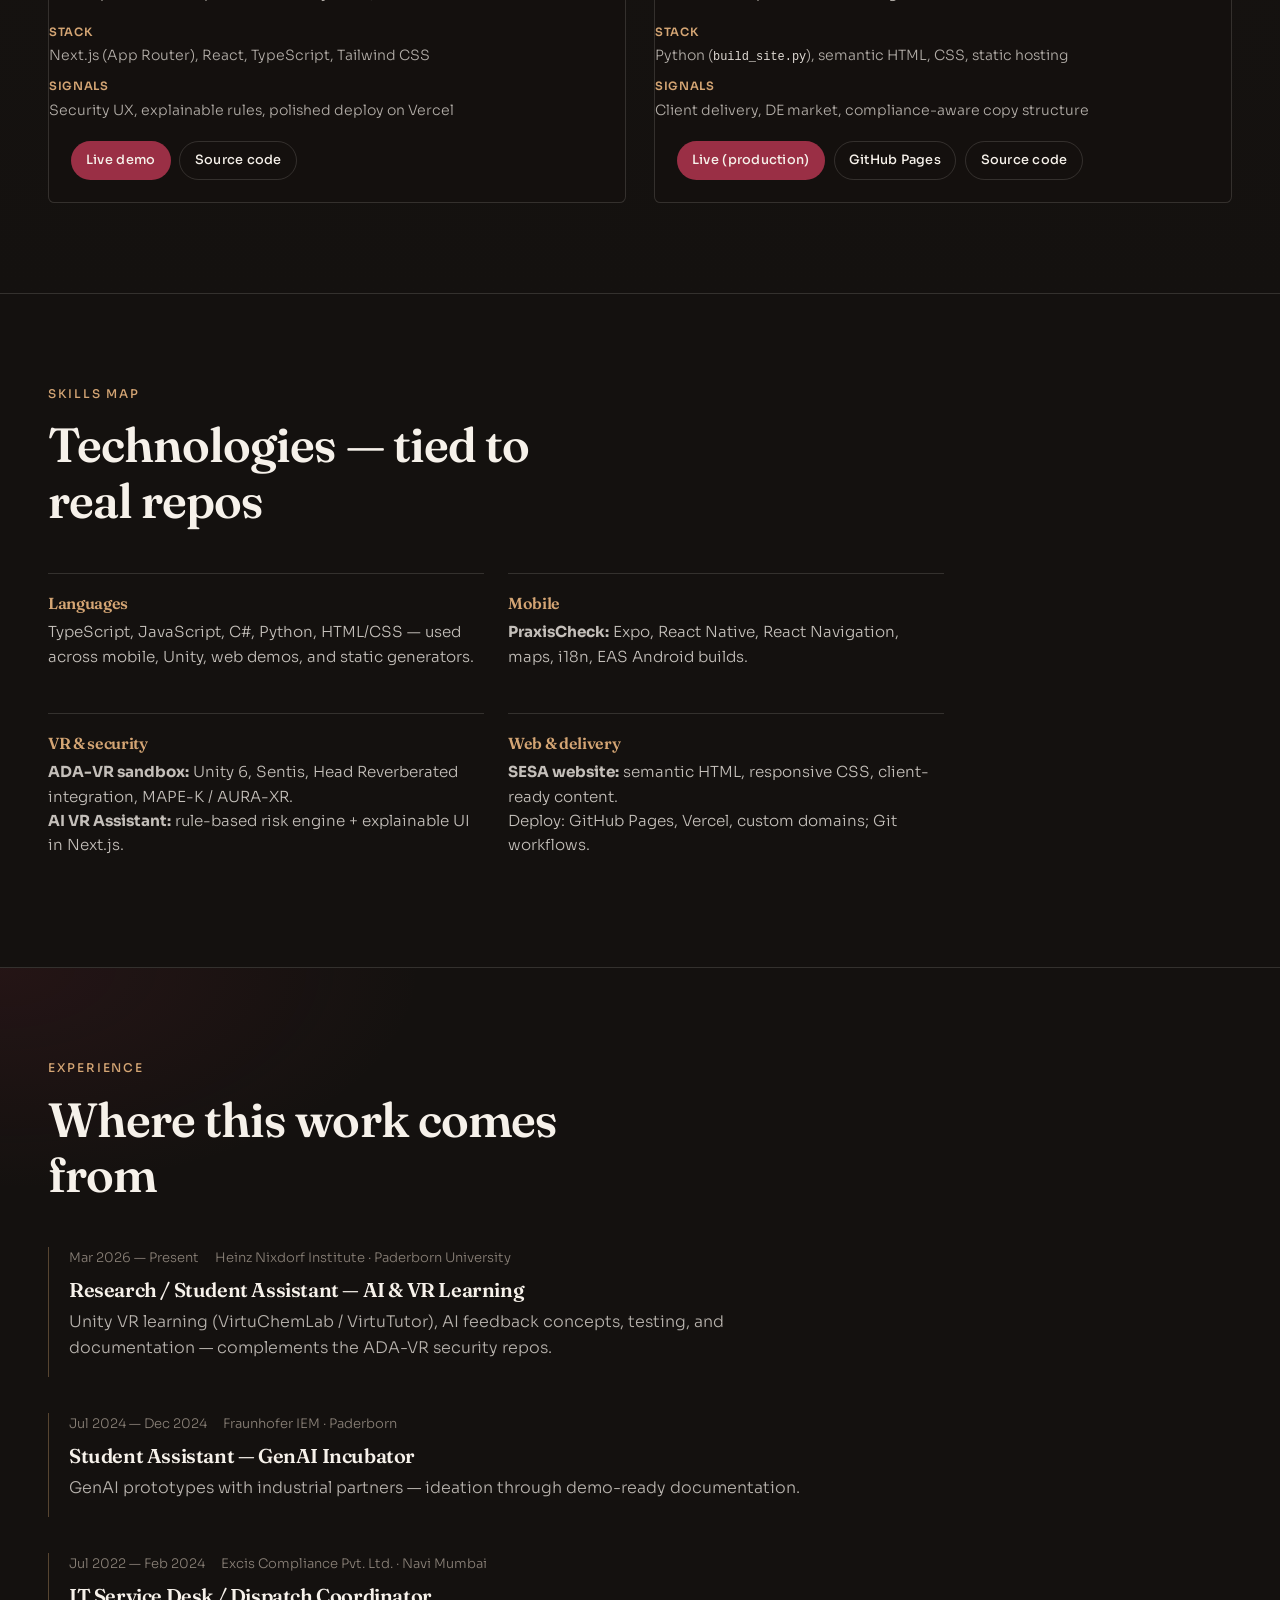
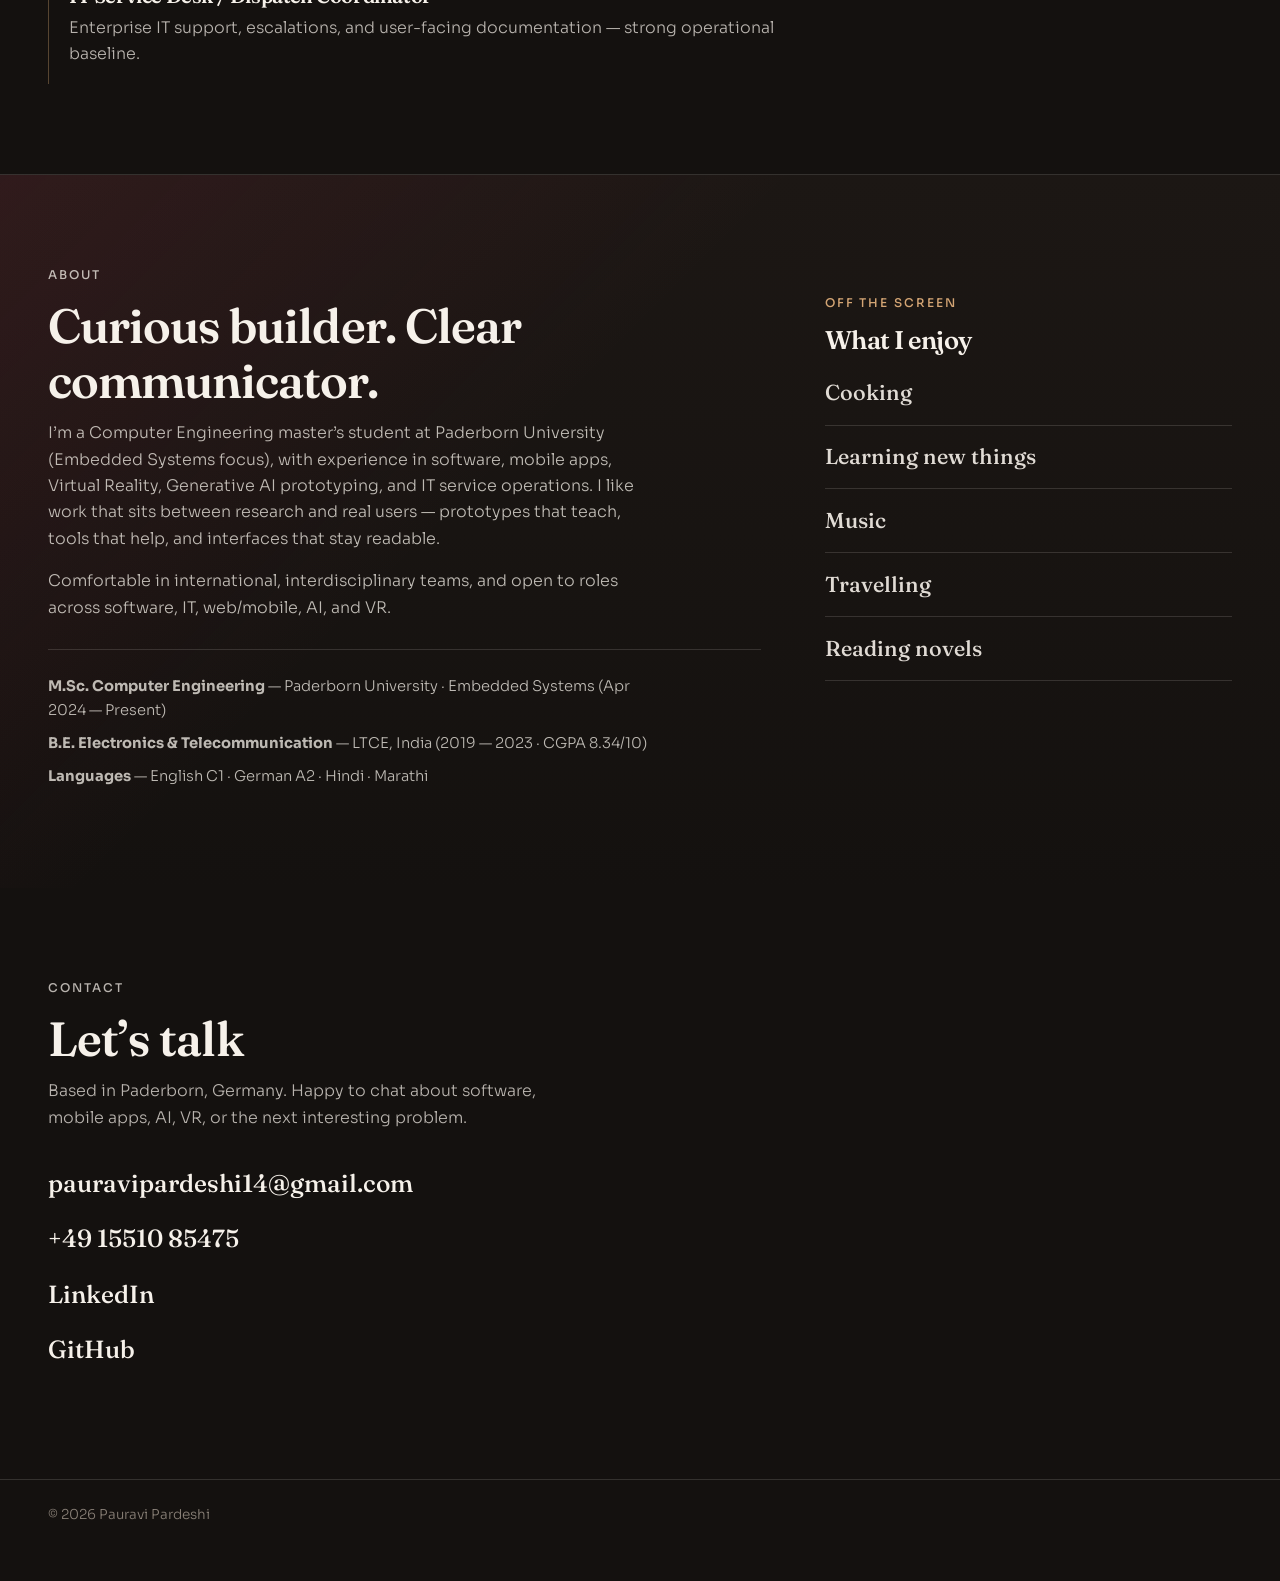
==== commit 4ca2dc85: "Restore full portfolio home page with hero, skills, experience, and about." ====
--- a/index.html
+++ b/index.html
@@ -3,10 +3,10 @@
   <head>
     <meta charset="UTF-8" />
     <meta name="viewport" content="width=device-width, initial-scale=1.0" />
-    <title>Pauravi Pardeshi — Projects</title>
+    <title>Pauravi Pardeshi — Portfolio</title>
     <meta
       name="description"
-      content="Project portfolio: PraxisCheck, ADA-VR, AI VR Security Assistant, SESA website — open a project for details, demos, and code."
+      content="Pauravi Pardeshi — portfolio of shipped projects: React Native mobile apps, Unity VR security on Meta Quest, Next.js demos, and client websites. Skills, live demos, and code."
     />
     <link rel="preconnect" href="https://fonts.googleapis.com" />
     <link rel="preconnect" href="https://fonts.gstatic.com" crossorigin />
@@ -14,93 +14,426 @@
       href="https://fonts.googleapis.com/css2?family=Fraunces:opsz,wght@9..144,500;9..144,600;9..144,700&family=Sora:wght@300;400;500;600&display=swap"
       rel="stylesheet"
     />
-    <link rel="stylesheet" href="css/styles.css?v=20261010f" />
+    <link rel="stylesheet" href="css/styles.css?v=20261010g" />
   </head>
-  <body class="page-home">
+  <body>
+    <!-- deploy: 20261010b — screenshots + Pages deploy -->
     <a class="skip-link" href="#main">Skip to content</a>
 
-    <header class="site-header is-scrolled" data-header>
-      <a class="logo" href="index.html">Pauravi Pardeshi</a>
+    <header class="site-header" data-header>
+      <a class="logo" href="#top">Pauravi Pardeshi</a>
       <button class="nav-toggle" type="button" aria-expanded="false" aria-controls="site-nav" data-nav-toggle>
         <span class="sr-only">Menu</span>
         <span></span><span></span>
       </button>
       <nav id="site-nav" class="site-nav" data-nav>
+        <a href="#snapshot">Overview</a>
         <a href="#projects">Projects</a>
+        <a href="#skills">Skills</a>
+        <a href="#about">About</a>
         <a href="#contact">Contact</a>
-        <a href="https://github.com/Pauravi14" target="_blank" rel="noopener noreferrer">GitHub</a>
       </nav>
     </header>
 
     <main id="main">
-      <section class="home-intro section" id="top">
-        <div class="home-intro-inner" data-reveal>
-          <p class="eyebrow">Portfolio</p>
-          <h1>Projects</h1>
-          <p class="home-intro-lead">
-            M.Sc. Computer Engineering · Paderborn University. Pick a project card to open its full write-up,
-            screenshots, stack, and links — one project per page.
+      <section id="top" class="hero" aria-label="Introduction">
+        <div class="hero-media" aria-hidden="true">
+          <img
+            src="assets/pauravi.png"
+            alt="Pauravi Pardeshi"
+            class="hero-photo"
+            data-hero-photo
+          />
+          <div class="hero-veil"></div>
+        </div>
+        <div class="hero-copy">
+          <p class="hero-brand" data-reveal>Pauravi Pardeshi</p>
+          <h1 class="hero-title" data-reveal>
+            Projects that show what I can build — mobile, VR security, and web.
+          </h1>
+          <p class="hero-lead" data-reveal>
+            M.Sc. Computer Engineering (Embedded Systems), Paderborn University.
+            This portfolio is built from my public GitHub work: live demos where possible,
+            clear stacks, and the problems each project solves — so you can skim like a recruiter
+            and still see depth.
           </p>
-        </div>
-      </section>
-
-      <section id="projects" class="section projects-catalog">
-        <div class="catalog-grid">
-          <a class="catalog-card" href="projects/praxischeck.html" data-reveal>
-            <figure class="catalog-card-media catalog-card-media--phone">
-              <img src="assets/projects/praxischeck/list-search.jpg" alt="" width="400" height="800" loading="lazy" decoding="async" />
+          <div class="hero-actions" data-reveal>
+            <a class="btn btn-primary" href="#projects">Browse projects</a>
+            <a class="btn btn-ghost" href="https://github.com/Pauravi14" target="_blank" rel="noopener noreferrer">GitHub</a>
+          </div>
+        </div>
+      </section>
+
+      <section id="snapshot" class="section snapshot">
+        <div class="section-head" data-reveal>
+          <p class="eyebrow">60-second read</p>
+          <h2>What my GitHub repos say about me</h2>
+          <p class="section-lead">
+            Selected public repositories — from a deployable Android health-finder app to a Meta Quest
+            VR security sandbox and production client sites. Below is the same story a recruiter gets
+            after skimming code, READMEs, and live links.
+          </p>
+        </div>
+        <ul class="snapshot-grid" data-reveal>
+          <li>
+            <strong>Mobile product</strong>
+            <span>Maps, i18n (EN/DE), theming, EAS Android builds — PraxisCheck.</span>
+          </li>
+          <li>
+            <strong>VR &amp; security</strong>
+            <span>Unity 6 Quest sandbox — MAPE-K adaptive auth; my focus: Head Reverberated + sandbox integration.</span>
+          </li>
+          <li>
+            <strong>Client web</strong>
+            <span>Static German business sites with Python generators, legal pages, and live hosting.</span>
+          </li>
+        </ul>
+        <div class="chip-row" data-reveal aria-label="Technologies across projects">
+          <span class="chip">TypeScript</span>
+          <span class="chip">React Native · Expo</span>
+          <span class="chip">Next.js · React</span>
+          <span class="chip">C# · Unity 6</span>
+          <span class="chip">Meta Quest · OpenXR</span>
+          <span class="chip">Python</span>
+          <span class="chip">HTML · CSS · JavaScript</span>
+          <span class="chip">Git · GitHub Pages · Vercel</span>
+        </div>
+      </section>
+
+      <section id="projects" class="section projects">
+        <div class="section-head" data-reveal>
+          <p class="eyebrow">GitHub portfolio</p>
+          <h2>Every project, explained</h2>
+          <p class="section-lead">
+            Each card matches a repo under
+            <a href="https://github.com/Pauravi14" target="_blank" rel="noopener noreferrer">github.com/Pauravi14</a>.
+            Open a live demo when available, or the repo for Quest / APK work.
+          </p>
+        </div>
+
+        <div class="project-grid">
+          <article class="project-card project-card--deep" data-reveal id="project-praxischeck">
+            <figure class="project-thumb project-thumb--phone">
+              <img src="assets/projects/praxischeck/list-search.jpg" alt="PraxisCheck list view with search and slot filters" width="1080" height="2400" loading="lazy" decoding="async" />
             </figure>
-            <div class="catalog-card-body">
-              <p class="project-tag">Mobile · Expo</p>
-              <h2>PraxisCheck Paderborn</h2>
-              <p>Find doctors &amp; open appointments in Paderborn — list, map, emergency tab, EN/DE.</p>
-              <span class="catalog-card-cta">Open project</span>
-            </div>
-          </a>
-
-          <a class="catalog-card catalog-card--accent" href="projects/ada-vr.html" data-reveal>
-            <figure class="catalog-card-media">
-              <img src="assets/projects/adavr-report/adavr-architecture.png" alt="" width="827" height="540" loading="lazy" decoding="async" />
+            <header class="project-card-head">
+              <p class="project-tag">Mobile · Product · Expo</p>
+              <h3>PraxisCheck Paderborn</h3>
+              <p class="project-role">Solo build — find doctors &amp; open appointments in Paderborn</p>
+            </header>
+            <p class="project-summary">
+              React Native app to search hundreds of local practices, filter by English-speaking staff,
+              slots today, or emergency-only, and open a detail view with today’s appointment-style slots,
+              doctors on site, and hours. A dedicated emergency tab surfaces 112 / 116117 and hospital contacts.
+              English and German UI with light, dark, and system themes.
+            </p>
+            <ul class="project-highlights">
+              <li>List + map (OpenStreetMap), category chips, slot status (open / few / fully booked)</li>
+              <li>Practice detail: next free time, slots today, clinic update time, call-to-confirm flow</li>
+              <li>Android APK via Expo Application Services (EAS)</li>
+            </ul>
+            <div class="project-figures project-figures--phones" aria-label="PraxisCheck app screenshots">
+              <figure>
+                <img src="assets/projects/praxischeck/list-search.jpg" alt="Search, filters, and practice list" loading="lazy" decoding="async" />
+                <figcaption>List · search &amp; filters</figcaption>
+              </figure>
+              <figure>
+                <img src="assets/projects/praxischeck/detail-physio.jpg" alt="Physiotherapy practice detail with open slots" loading="lazy" decoding="async" />
+                <figcaption>Detail · open slots</figcaption>
+              </figure>
+              <figure>
+                <img src="assets/projects/praxischeck/detail-gp.jpg" alt="GP practice detail with few slots" loading="lazy" decoding="async" />
+                <figcaption>Detail · few slots</figcaption>
+              </figure>
+              <figure>
+                <img src="assets/projects/praxischeck/emergency.jpg" alt="Emergency numbers and hospitals" loading="lazy" decoding="async" />
+                <figcaption>Emergency tab</figcaption>
+              </figure>
+            </div>
+            <dl class="project-stack">
+              <div><dt>Stack</dt><dd>Expo 57, React Native, TypeScript, React Navigation, react-native-maps, i18n-js, AsyncStorage</dd></div>
+              <div><dt>Signals</dt><dd>Mobile product UX, healthcare-adjacent data presentation, localization, ship-to-device</dd></div>
+            </dl>
+            <div class="project-links">
+              <a class="link-pill link-pill--primary" href="https://github.com/Pauravi14/PraxisCheck" target="_blank" rel="noopener noreferrer">Source code</a>
+            </div>
+          </article>
+
+          <article class="project-card project-card--featured project-card--deep" data-reveal id="project-ada-vr">
+            <figure class="project-thumb">
+              <img src="assets/projects/adavr-report/adavr-architecture.png" alt="ADA-VR system architecture (MAPE-K)" width="827" height="540" loading="lazy" decoding="async" />
             </figure>
-            <div class="catalog-card-body">
-              <p class="project-tag">Unity · Quest · Security</p>
-              <h2>ADA-VR</h2>
-              <p>Adaptive authentication in VR — Head Reverberated &amp; sandbox integration (MAPE-K).</p>
-              <span class="catalog-card-cta">Open project</span>
-            </div>
-          </a>
-
-          <a class="catalog-card" href="projects/ai-vr-assistant.html" data-reveal>
-            <figure class="catalog-card-media">
-              <img src="assets/projects/ai-vr-security-assistant.png" alt="" width="1200" height="675" loading="lazy" decoding="async" />
+            <header class="project-card-head">
+              <p class="project-tag">Paderborn University · IT Security 2025–2026</p>
+              <h3>ADA-VR — Adaptive Authentication in Virtual Reality</h3>
+              <p class="project-role">Modular VR security framework + Quest sandbox prototype</p>
+            </header>
+            <p class="project-summary">
+              ADA-VR is a modular framework for <strong>context-aware authentication in VR</strong>. It separates
+              adaptation logic from sensors and authenticators, implements the <strong>MAPE-K</strong> loop, matches
+              live context to scenarios with <strong>Gower distance</strong>, and ranks mechanisms using
+              <strong>AURA-XR</strong>. A Unity sandbox on <strong>Meta Quest</strong> integrates one context sensor
+              and three authenticators (Head Reverberated, QR Quest, Randomized PIN) to show adaptive behaviour in practice.
+            </p>
+
+            <aside class="project-contribution" aria-label="My contribution">
+              <h4>What I worked on</h4>
+              <p>
+                <strong>Head Reverberated</strong> and its <strong>integration into the sandbox</strong>: wiring the
+                <code>org.upb.hits.adavr.head-reverberated</code> package into the ADA-VR framework, Quest head-locked
+                HeadAuth UI, enrollment and login sessions, VM training / model download, on-device inference with
+                Unity Sentis, and hand-offs to QR Quest or Randomized PIN when the planner requests fallback.
+              </p>
+            </aside>
+
+            <div class="project-subsection">
+              <h4>Head Reverberated (acoustic biometric)</h4>
+              <p>
+                Ultrasonic chirps (18–22&nbsp;kHz) capture a head- and wear-specific echo inside the HMD; a remote
+                FastAPI training host fits per-user CAE + CNN models, then Quest caches <code>.Sentis</code> weights for
+                offline login. Registration uses multi-cycle enrollment (poses + chirps); authentication runs a short
+                3-chirp majority vote with pose and ambient checks before returning success, failure, or fallback to ADA-VR.
+              </p>
+              <ul class="project-highlights">
+                <li>Head-locked HeadAuth popup scene integrated with ADA-VR registration vs authentication sessions</li>
+                <li>Enroll → train on VM → download ONNX/Sentis artifacts → on-headset CNN + prototype scoring</li>
+                <li>Quest 3 build workflow, sandbox UI, and evaluator sessions (course user study)</li>
+              </ul>
+            </div>
+
+            <div class="project-subsection">
+              <h4>Sandbox integration</h4>
+              <p>
+                The prototype runs inside a sandbox VR application: framework discovery registers sensors and
+                authenticators at runtime, the managing system selects a mechanism for the current scenario, and all
+                three auth modalities can be exercised in one Quest build alongside Bluetooth/context monitoring.
+              </p>
+              <figure class="project-inline-figure">
+                <img src="assets/projects/adavr-report/adavr-sandbox.png" alt="ADA-VR sandbox VR application" width="1200" height="400" loading="lazy" decoding="async" />
+                <figcaption>Sandbox-based VR application hosting the framework and authenticators.</figcaption>
+              </figure>
+            </div>
+
+            <div class="project-figures" aria-label="Figures from project report">
+              <figure>
+                <img src="assets/projects/adavr-report/headrev-auth-flow.png" alt="Head Reverberated authentication flow" loading="lazy" decoding="async" />
+                <figcaption>Authentication flow</figcaption>
+              </figure>
+              <figure>
+                <img src="assets/projects/adavr-report/headrev-enrollment-ui.png" alt="Head Reverberated enrollment UI and owner approval" loading="lazy" decoding="async" />
+                <figcaption>Enrollment &amp; owner approval</figcaption>
+              </figure>
+              <figure>
+                <img src="assets/projects/adavr-report/headrev-enroll-login-overview.png" alt="Enrollment and login overview" loading="lazy" decoding="async" />
+                <figcaption>Enroll → train → login overview</figcaption>
+              </figure>
+              <figure>
+                <img src="assets/projects/adavr-report/headrev-registration-authentication.png" alt="Head Reverberated registration and authentication screens on Quest" loading="lazy" decoding="async" />
+                <figcaption>Quest UI: registration &amp; authentication</figcaption>
+              </figure>
+            </div>
+
+            <div class="project-skills">
+              <h4>Skills &amp; technologies (this project)</h4>
+              <ul class="project-skill-list">
+                <li>C# · Unity 6 (6000.x) · Meta Quest 3 · OpenXR · Meta XR Interaction SDK</li>
+                <li>ADA-VR / MAPE-K · modular UPM packages · runtime component registration</li>
+                <li>VR UI: head-locked overlays, UI Toolkit / framework popup flows, Quest controller input</li>
+                <li>Head Reverberated: ultrasonic capture, spectrogram pipeline, CAE/CNN, Unity Sentis inference</li>
+                <li>HTTP client integration with FastAPI training server · ONNX → Sentis model deployment</li>
+                <li>Adaptive authentication concepts: AURA-XR ranking, scenario matching, authenticator fallback</li>
+                <li>Context sensing (Bluetooth / device proximity) · integration testing on sandbox APK builds</li>
+                <li>Git · technical documentation · user-study prototype hardening</li>
+              </ul>
+            </div>
+
+            <p class="project-report-note">
+              Summary and figures adapted from the ADA-VR project group report (Paderborn University, IT Security 2025–2026).
+            </p>
+
+            <div class="project-links">
+              <a class="link-pill link-pill--primary" href="https://github.com/Pauravi14/ada-vr-sandbox-game" target="_blank" rel="noopener noreferrer">Sandbox source code</a>
+              <a class="link-pill" href="https://ai-vr-security-assistant.vercel.app" target="_blank" rel="noopener noreferrer">Public risk-scoring demo</a>
+            </div>
+          </article>
+
+          <article class="project-card" data-reveal id="project-ai-vr-demo">
+            <figure class="project-thumb">
+              <img src="assets/projects/ai-vr-security-assistant.png" alt="AI VR Security Assistant live demo" width="1200" height="675" loading="lazy" decoding="async" />
             </figure>
-            <div class="catalog-card-body">
-              <p class="project-tag">Next.js · Live demo</p>
-              <h2>AI VR Security Assistant</h2>
-              <p>Interactive risk scoring demo for long-lived VR sessions.</p>
-              <span class="catalog-card-cta">Open project</span>
-            </div>
-          </a>
-
-          <a class="catalog-card" href="projects/sesa.html" data-reveal>
-            <figure class="catalog-card-media">
-              <img src="assets/projects/sesa-website.png" alt="" width="1200" height="675" loading="lazy" decoding="async" />
+            <header class="project-card-head">
+              <p class="project-tag">Next.js · TypeScript · Live demo</p>
+              <h3>AI VR Security Assistant</h3>
+              <p class="project-role">Public portfolio slice of ADA-VR ideas</p>
+            </header>
+            <p class="project-summary">
+              Interactive demo of context-based risk scoring for long-lived VR sessions: change inputs
+              (Bluetooth phone trust, network type, login time, minutes since auth) and watch risk level,
+              human-readable explanation, and recommended action update instantly — not a black box.
+            </p>
+            <ul class="project-highlights">
+              <li>Threshold model: Low → Critical with mapped security actions</li>
+              <li>Recruiter-friendly explanation of adaptive authentication</li>
+              <li>Independent from private university code; safe to share</li>
+            </ul>
+            <dl class="project-stack">
+              <div><dt>Stack</dt><dd>Next.js (App Router), React, TypeScript, Tailwind CSS</dd></div>
+              <div><dt>Signals</dt><dd>Security UX, explainable rules, polished deploy on Vercel</dd></div>
+            </dl>
+            <div class="project-links">
+              <a class="link-pill link-pill--primary" href="https://ai-vr-security-assistant.vercel.app" target="_blank" rel="noopener noreferrer">Live demo</a>
+              <a class="link-pill" href="https://github.com/Pauravi14/ai-vr-security-assistant" target="_blank" rel="noopener noreferrer">Source code</a>
+            </div>
+          </article>
+
+          <article class="project-card" data-reveal id="project-sesa">
+            <figure class="project-thumb">
+              <img src="assets/projects/sesa-website.png" alt="SESA KFZ Sachverständigenbüro website" width="1200" height="675" loading="lazy" decoding="async" />
             </figure>
-            <div class="catalog-card-body">
-              <p class="project-tag">Client web · Production</p>
-              <h2>SESA KFZ-Sachverständigenbüro</h2>
-              <p>Official German static site for an automotive expert practice.</p>
-              <span class="catalog-card-cta">Open project</span>
-            </div>
-          </a>
-        </div>
-      </section>
-
-      <section id="contact" class="section contact contact--compact">
+            <header class="project-card-head">
+              <p class="project-tag">Client site · German · Production</p>
+              <h3>SESA KFZ-Sachverständigenbüro</h3>
+              <p class="project-role">Official static website for an automotive expert practice</p>
+            </header>
+            <p class="project-summary">
+              Professional German-language site for a Kfz-Sachverständigenbüro: services, contact,
+              and legally careful Impressum/Datenschutz content. Generated from maintainable sources
+              with a Python build script — suited to a real business, not a generic template.
+            </p>
+            <ul class="project-highlights">
+              <li>Brand-aligned layout, logo pipeline, GitHub Pages deployment</li>
+              <li>Content and legal notes documented for handover</li>
+              <li>Paired with production hosting on the client domain</li>
+            </ul>
+            <dl class="project-stack">
+              <div><dt>Stack</dt><dd>Python (<code>build_site.py</code>), semantic HTML, CSS, static hosting</dd></div>
+              <div><dt>Signals</dt><dd>Client delivery, DE market, compliance-aware copy structure</dd></div>
+            </dl>
+            <div class="project-links">
+              <a class="link-pill link-pill--primary" href="https://www.sesa-svb.de/" target="_blank" rel="noopener noreferrer">Live (production)</a>
+              <a class="link-pill" href="https://pauravi14.github.io/sesa-website/" target="_blank" rel="noopener noreferrer">GitHub Pages</a>
+              <a class="link-pill" href="https://github.com/Pauravi14/sesa-website" target="_blank" rel="noopener noreferrer">Source code</a>
+            </div>
+          </article>
+
+        </div>
+      </section>
+
+      <section class="section skills" id="skills">
+        <div class="section-head" data-reveal>
+          <p class="eyebrow">Skills map</p>
+          <h2>Technologies — tied to real repos</h2>
+        </div>
+        <div class="skill-map" data-reveal>
+          <div class="skill-map-block">
+            <h3>Languages</h3>
+            <p>TypeScript, JavaScript, C#, Python, HTML/CSS — used across mobile, Unity, web demos, and static generators.</p>
+          </div>
+          <div class="skill-map-block">
+            <h3>Mobile</h3>
+            <p><strong>PraxisCheck:</strong> Expo, React Native, React Navigation, maps, i18n, EAS Android builds.</p>
+          </div>
+          <div class="skill-map-block">
+            <h3>VR &amp; security</h3>
+            <p><strong>ADA-VR sandbox:</strong> Unity 6, Sentis, Head Reverberated integration, MAPE-K / AURA-XR.<br />
+              <strong>AI VR Assistant:</strong> rule-based risk engine + explainable UI in Next.js.</p>
+          </div>
+          <div class="skill-map-block">
+            <h3>Web &amp; delivery</h3>
+            <p><strong>SESA website:</strong> semantic HTML, responsive CSS, client-ready content.<br />
+              Deploy: GitHub Pages, Vercel, custom domains; Git workflows.</p>
+          </div>
+        </div>
+      </section>
+
+      <section id="work" class="section experience">
+        <div class="section-head" data-reveal>
+          <p class="eyebrow">Experience</p>
+          <h2>Where this work comes from</h2>
+        </div>
+
+        <ol class="timeline">
+          <li class="timeline-item" data-reveal>
+            <div class="timeline-meta">
+              <span class="when">Mar 2026 — Present</span>
+              <span class="where">Heinz Nixdorf Institute · Paderborn University</span>
+            </div>
+            <h3>Research / Student Assistant — AI &amp; VR Learning</h3>
+            <p>
+              Unity VR learning (VirtuChemLab / VirtuTutor), AI feedback concepts, testing, and
+              documentation — complements the ADA-VR security repos.
+            </p>
+          </li>
+          <li class="timeline-item" data-reveal>
+            <div class="timeline-meta">
+              <span class="when">Jul 2024 — Dec 2024</span>
+              <span class="where">Fraunhofer IEM · Paderborn</span>
+            </div>
+            <h3>Student Assistant — GenAI Incubator</h3>
+            <p>
+              GenAI prototypes with industrial partners — ideation through demo-ready documentation.
+            </p>
+          </li>
+          <li class="timeline-item" data-reveal>
+            <div class="timeline-meta">
+              <span class="when">Jul 2022 — Feb 2024</span>
+              <span class="where">Excis Compliance Pvt. Ltd. · Navi Mumbai</span>
+            </div>
+            <h3>IT Service Desk / Dispatch Coordinator</h3>
+            <p>
+              Enterprise IT support, escalations, and user-facing documentation — strong operational baseline.
+            </p>
+          </li>
+        </ol>
+      </section>
+
+      <section id="about" class="section about">
+        <div class="about-grid">
+          <div class="about-copy" data-reveal>
+            <p class="eyebrow">About</p>
+            <h2>Curious builder. Clear communicator.</h2>
+            <p>
+              I’m a Computer Engineering master’s student at Paderborn University
+              (Embedded Systems focus), with experience in software, mobile apps,
+              Virtual Reality, Generative AI prototyping, and IT service operations.
+              I like work that sits between research and real users — prototypes that
+              teach, tools that help, and interfaces that stay readable.
+            </p>
+            <p>
+              Comfortable in international, interdisciplinary teams, and open to
+              roles across software, IT, web/mobile, AI, and VR.
+            </p>
+            <div class="edu">
+              <p><strong>M.Sc. Computer Engineering</strong> — Paderborn University · Embedded Systems (Apr 2024 — Present)</p>
+              <p><strong>B.E. Electronics &amp; Telecommunication</strong> — LTCE, India (2019 — 2023 · CGPA 8.34/10)</p>
+              <p><strong>Languages</strong> — English C1 · German A2 · Hindi · Marathi</p>
+            </div>
+          </div>
+          <aside class="hobbies" data-reveal>
+            <p class="eyebrow">Off the screen</p>
+            <h3>What I enjoy</h3>
+            <ul class="hobby-list">
+              <li>Cooking</li>
+              <li>Learning new things</li>
+              <li>Music</li>
+              <li>Travelling</li>
+              <li>Reading novels</li>
+            </ul>
+          </aside>
+        </div>
+      </section>
+
+      <section id="contact" class="section contact">
         <div class="contact-panel" data-reveal>
           <p class="eyebrow">Contact</p>
-          <div class="contact-links contact-links--inline">
-            <a href="mailto:pauravipardeshi14@gmail.com">Email</a>
+          <h2>Let’s talk</h2>
+          <p>
+            Based in Paderborn, Germany. Happy to chat about software, mobile apps,
+            AI, VR, or the next interesting problem.
+          </p>
+          <div class="contact-links">
+            <a href="mailto:pauravipardeshi14@gmail.com">pauravipardeshi14@gmail.com</a>
+            <a href="tel:+491551085475">+49 15510 85475</a>
             <a href="https://linkedin.com/in/pauravi-pardeshi" target="_blank" rel="noopener noreferrer">LinkedIn</a>
             <a href="https://github.com/Pauravi14" target="_blank" rel="noopener noreferrer">GitHub</a>
           </div>
@@ -112,6 +445,6 @@
       <p>© <span data-year></span> Pauravi Pardeshi</p>
     </footer>
 
-    <script src="js/main.js?v=20261010f"></script>
+    <script src="js/main.js?v=20261010g"></script>
   </body>
 </html>
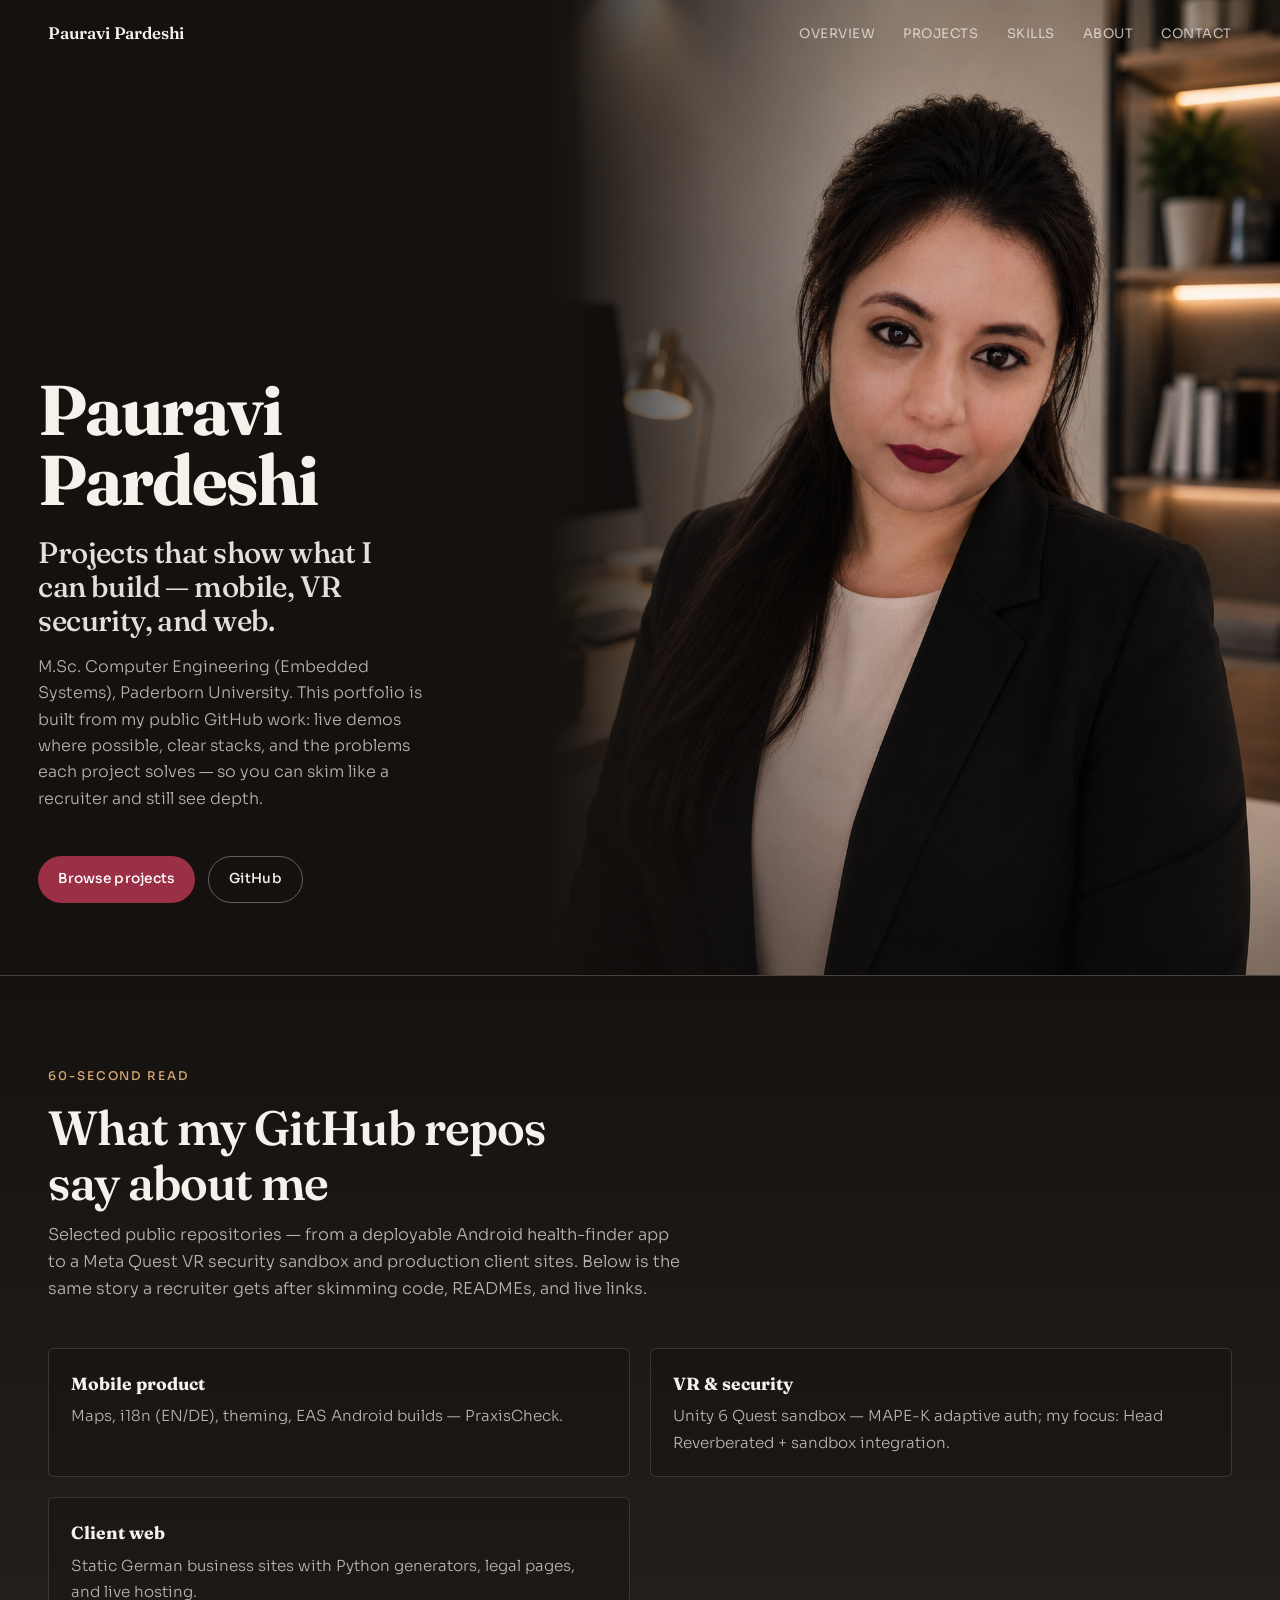
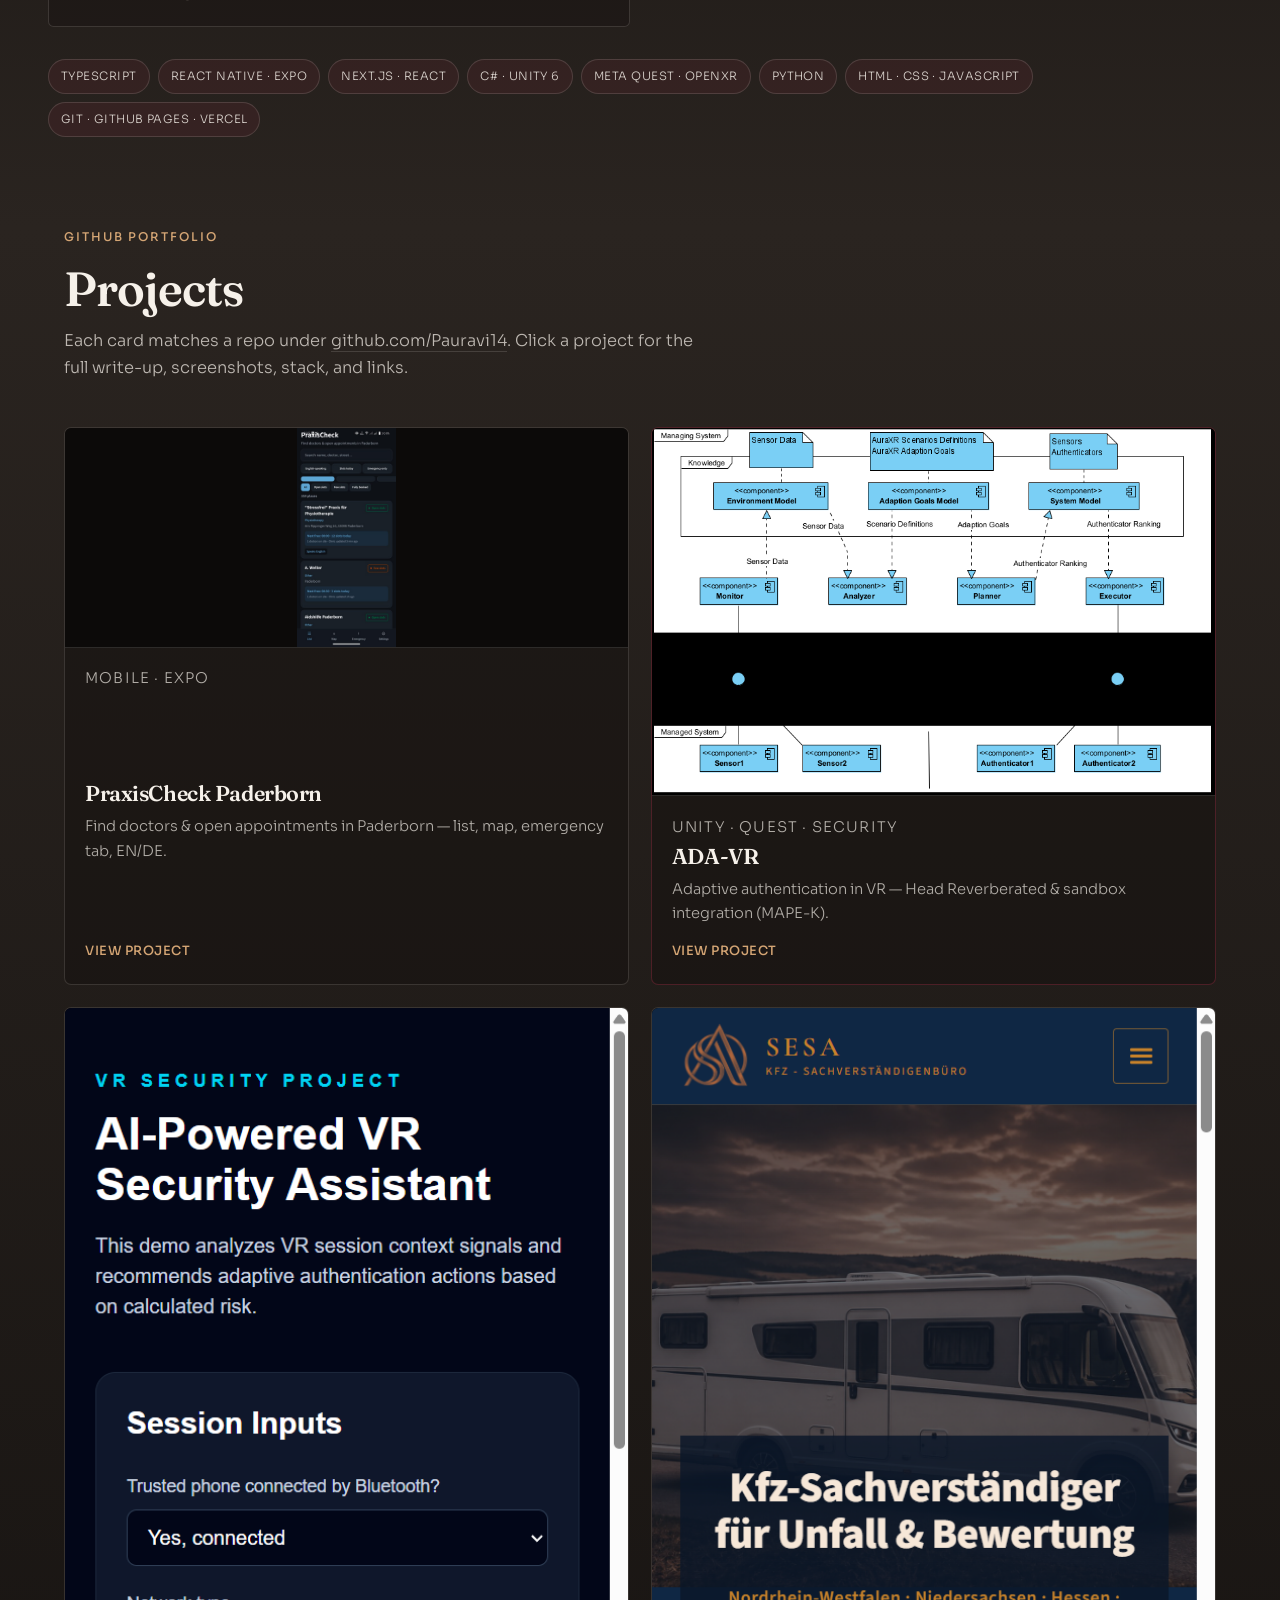
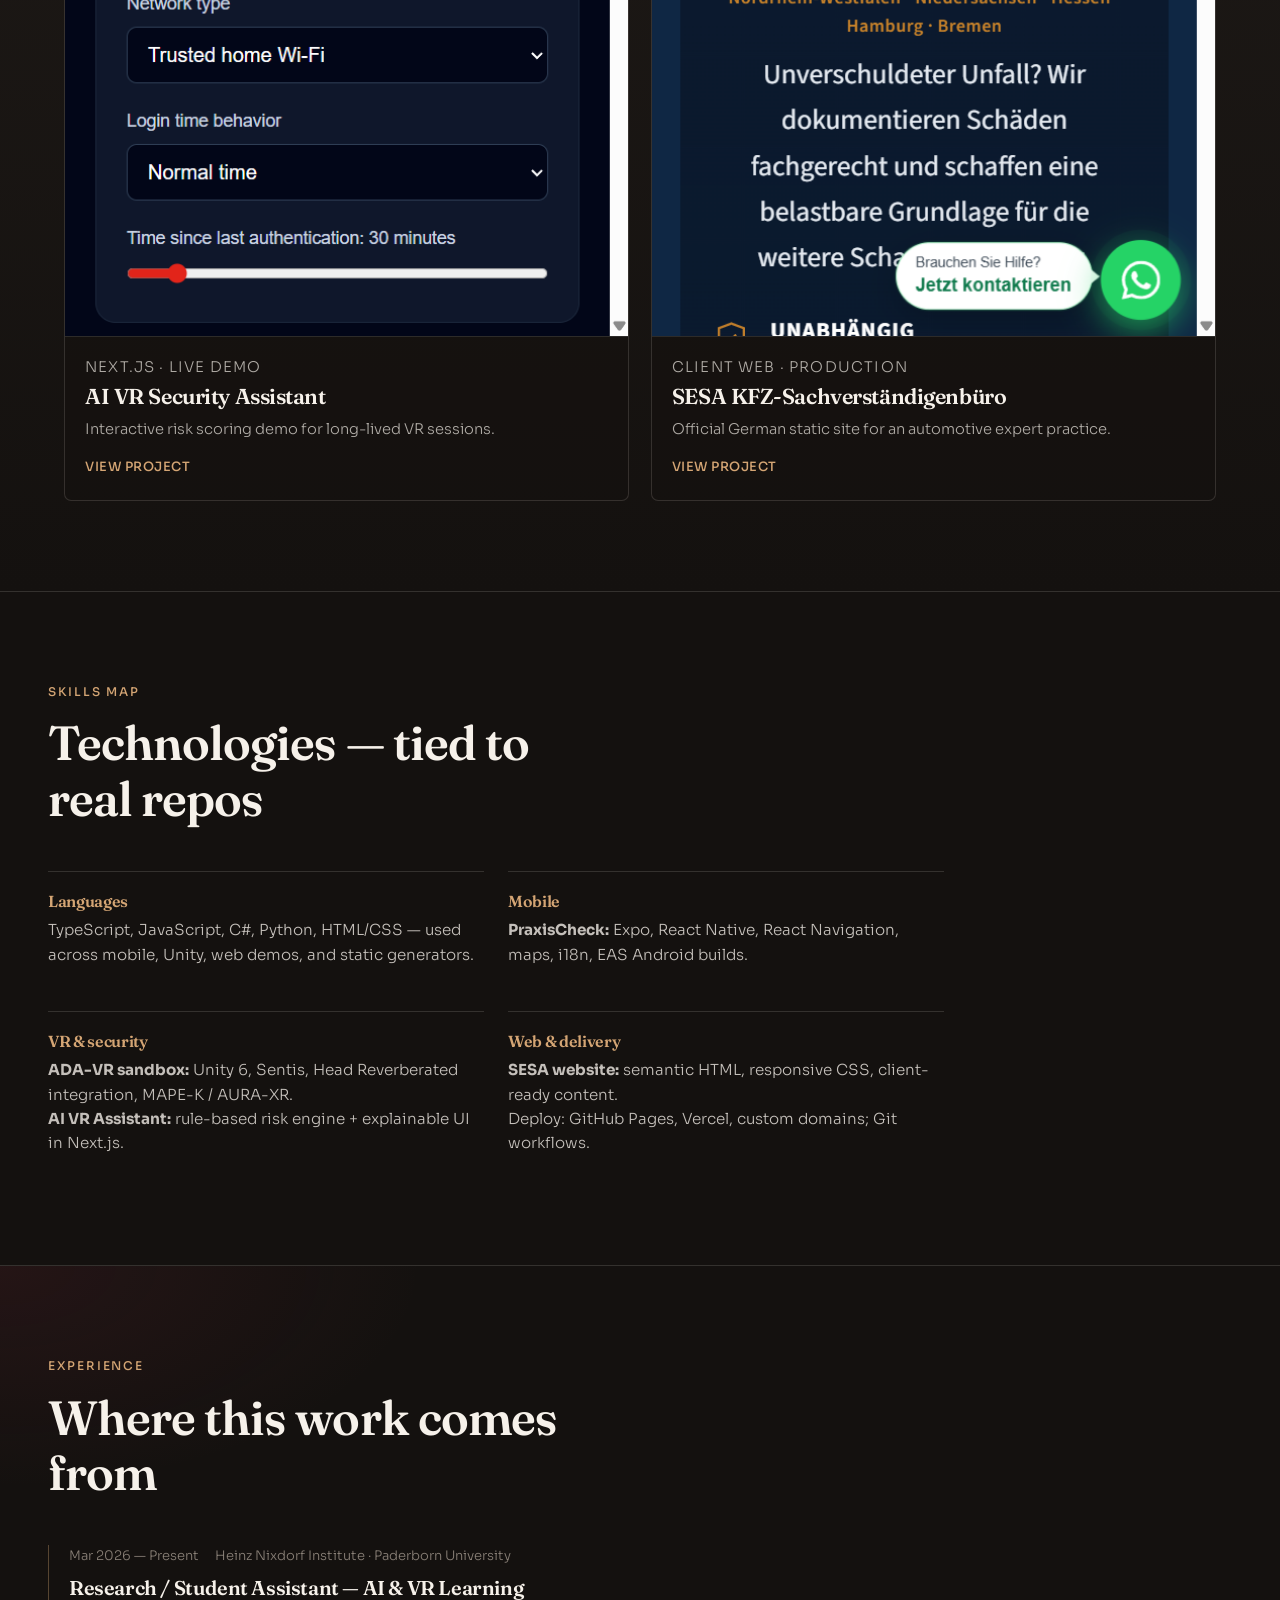
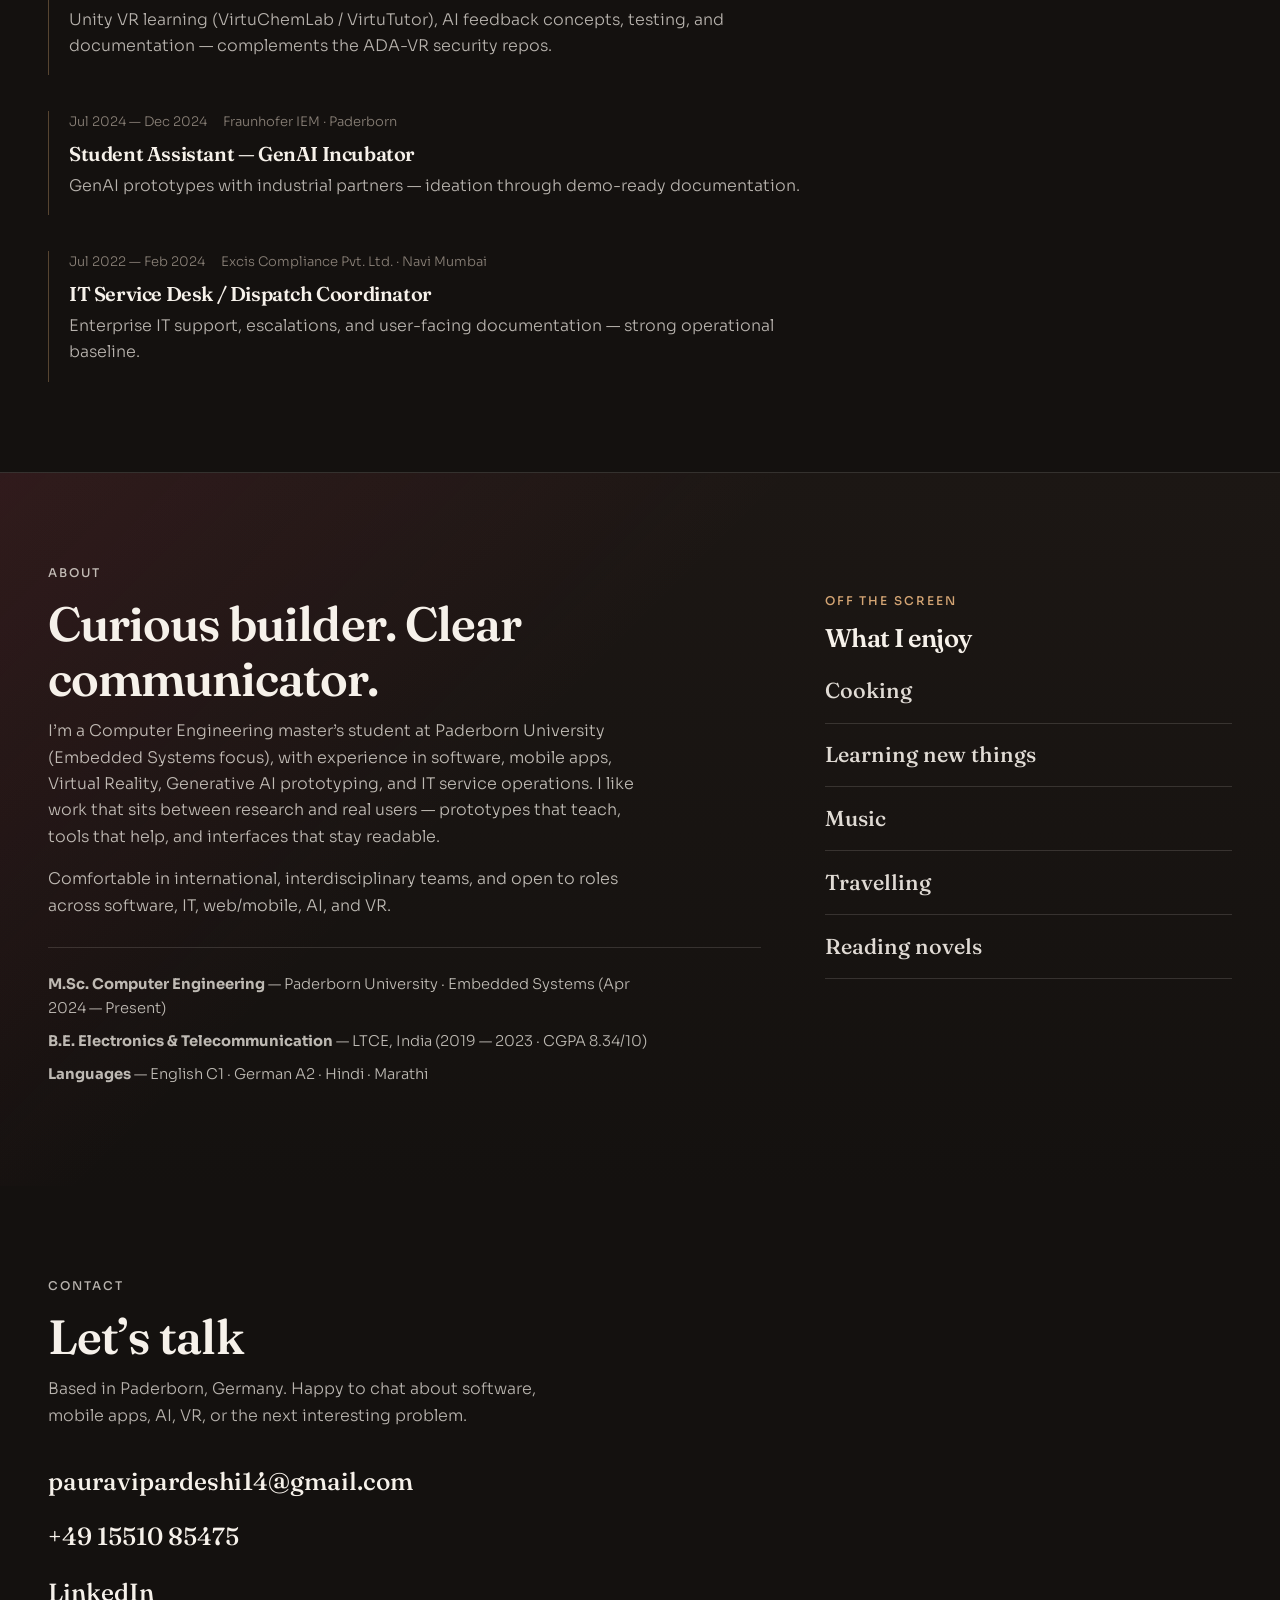
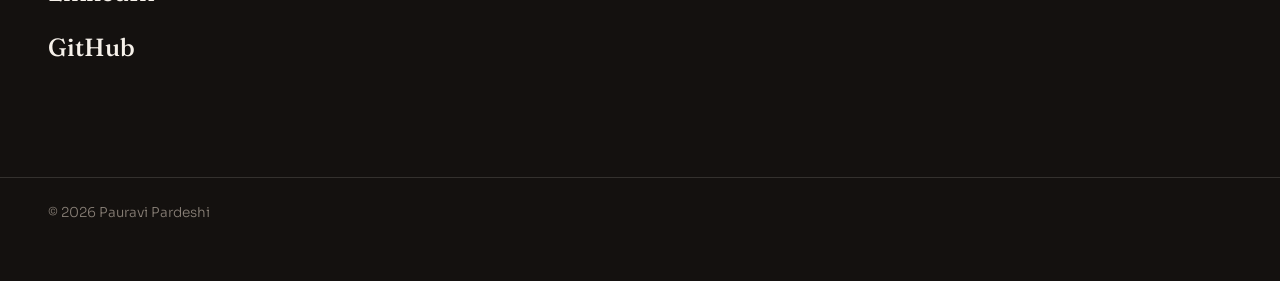
==== commit df899d14: "Use aligned project cards on home; full details on project pages." ====
--- a/index.html
+++ b/index.html
@@ -14,7 +14,7 @@
       href="https://fonts.googleapis.com/css2?family=Fraunces:opsz,wght@9..144,500;9..144,600;9..144,700&family=Sora:wght@300;400;500;600&display=swap"
       rel="stylesheet"
     />
-    <link rel="stylesheet" href="css/styles.css?v=20261010g" />
+    <link rel="stylesheet" href="css/styles.css?v=20261010h" />
   </head>
   <body>
     <!-- deploy: 20261010b — screenshots + Pages deploy -->
@@ -100,224 +100,68 @@
         </div>
       </section>
 
-      <section id="projects" class="section projects">
-        <div class="section-head" data-reveal>
+      <section id="projects" class="section projects projects-catalog">
+        <div class="section-head projects-section-head" data-reveal>
           <p class="eyebrow">GitHub portfolio</p>
-          <h2>Every project, explained</h2>
+          <h2>Projects</h2>
           <p class="section-lead">
             Each card matches a repo under
             <a href="https://github.com/Pauravi14" target="_blank" rel="noopener noreferrer">github.com/Pauravi14</a>.
-            Open a live demo when available, or the repo for Quest / APK work.
-          </p>
-        </div>
-
-        <div class="project-grid">
-          <article class="project-card project-card--deep" data-reveal id="project-praxischeck">
-            <figure class="project-thumb project-thumb--phone">
-              <img src="assets/projects/praxischeck/list-search.jpg" alt="PraxisCheck list view with search and slot filters" width="1080" height="2400" loading="lazy" decoding="async" />
-            </figure>
-            <header class="project-card-head">
-              <p class="project-tag">Mobile · Product · Expo</p>
+            Click a project for the full write-up, screenshots, stack, and links.
+          </p>
+        </div>
+
+        <div class="catalog-grid" data-reveal>
+          <a class="catalog-card" href="projects/praxischeck.html">
+            <figure class="catalog-card-media catalog-card-media--phone">
+              <img src="assets/projects/praxischeck/list-search.jpg" alt="" width="400" height="800" loading="lazy" decoding="async" />
+            </figure>
+            <div class="catalog-card-body">
+              <p class="project-tag">Mobile &middot; Expo</p>
               <h3>PraxisCheck Paderborn</h3>
-              <p class="project-role">Solo build — find doctors &amp; open appointments in Paderborn</p>
-            </header>
-            <p class="project-summary">
-              React Native app to search hundreds of local practices, filter by English-speaking staff,
-              slots today, or emergency-only, and open a detail view with today’s appointment-style slots,
-              doctors on site, and hours. A dedicated emergency tab surfaces 112 / 116117 and hospital contacts.
-              English and German UI with light, dark, and system themes.
-            </p>
-            <ul class="project-highlights">
-              <li>List + map (OpenStreetMap), category chips, slot status (open / few / fully booked)</li>
-              <li>Practice detail: next free time, slots today, clinic update time, call-to-confirm flow</li>
-              <li>Android APK via Expo Application Services (EAS)</li>
-            </ul>
-            <div class="project-figures project-figures--phones" aria-label="PraxisCheck app screenshots">
-              <figure>
-                <img src="assets/projects/praxischeck/list-search.jpg" alt="Search, filters, and practice list" loading="lazy" decoding="async" />
-                <figcaption>List · search &amp; filters</figcaption>
-              </figure>
-              <figure>
-                <img src="assets/projects/praxischeck/detail-physio.jpg" alt="Physiotherapy practice detail with open slots" loading="lazy" decoding="async" />
-                <figcaption>Detail · open slots</figcaption>
-              </figure>
-              <figure>
-                <img src="assets/projects/praxischeck/detail-gp.jpg" alt="GP practice detail with few slots" loading="lazy" decoding="async" />
-                <figcaption>Detail · few slots</figcaption>
-              </figure>
-              <figure>
-                <img src="assets/projects/praxischeck/emergency.jpg" alt="Emergency numbers and hospitals" loading="lazy" decoding="async" />
-                <figcaption>Emergency tab</figcaption>
-              </figure>
-            </div>
-            <dl class="project-stack">
-              <div><dt>Stack</dt><dd>Expo 57, React Native, TypeScript, React Navigation, react-native-maps, i18n-js, AsyncStorage</dd></div>
-              <div><dt>Signals</dt><dd>Mobile product UX, healthcare-adjacent data presentation, localization, ship-to-device</dd></div>
-            </dl>
-            <div class="project-links">
-              <a class="link-pill link-pill--primary" href="https://github.com/Pauravi14/PraxisCheck" target="_blank" rel="noopener noreferrer">Source code</a>
-            </div>
-          </article>
-
-          <article class="project-card project-card--featured project-card--deep" data-reveal id="project-ada-vr">
-            <figure class="project-thumb">
-              <img src="assets/projects/adavr-report/adavr-architecture.png" alt="ADA-VR system architecture (MAPE-K)" width="827" height="540" loading="lazy" decoding="async" />
-            </figure>
-            <header class="project-card-head">
-              <p class="project-tag">Paderborn University · IT Security 2025–2026</p>
-              <h3>ADA-VR — Adaptive Authentication in Virtual Reality</h3>
-              <p class="project-role">Modular VR security framework + Quest sandbox prototype</p>
-            </header>
-            <p class="project-summary">
-              ADA-VR is a modular framework for <strong>context-aware authentication in VR</strong>. It separates
-              adaptation logic from sensors and authenticators, implements the <strong>MAPE-K</strong> loop, matches
-              live context to scenarios with <strong>Gower distance</strong>, and ranks mechanisms using
-              <strong>AURA-XR</strong>. A Unity sandbox on <strong>Meta Quest</strong> integrates one context sensor
-              and three authenticators (Head Reverberated, QR Quest, Randomized PIN) to show adaptive behaviour in practice.
-            </p>
-
-            <aside class="project-contribution" aria-label="My contribution">
-              <h4>What I worked on</h4>
-              <p>
-                <strong>Head Reverberated</strong> and its <strong>integration into the sandbox</strong>: wiring the
-                <code>org.upb.hits.adavr.head-reverberated</code> package into the ADA-VR framework, Quest head-locked
-                HeadAuth UI, enrollment and login sessions, VM training / model download, on-device inference with
-                Unity Sentis, and hand-offs to QR Quest or Randomized PIN when the planner requests fallback.
-              </p>
-            </aside>
-
-            <div class="project-subsection">
-              <h4>Head Reverberated (acoustic biometric)</h4>
-              <p>
-                Ultrasonic chirps (18–22&nbsp;kHz) capture a head- and wear-specific echo inside the HMD; a remote
-                FastAPI training host fits per-user CAE + CNN models, then Quest caches <code>.Sentis</code> weights for
-                offline login. Registration uses multi-cycle enrollment (poses + chirps); authentication runs a short
-                3-chirp majority vote with pose and ambient checks before returning success, failure, or fallback to ADA-VR.
-              </p>
-              <ul class="project-highlights">
-                <li>Head-locked HeadAuth popup scene integrated with ADA-VR registration vs authentication sessions</li>
-                <li>Enroll → train on VM → download ONNX/Sentis artifacts → on-headset CNN + prototype scoring</li>
-                <li>Quest 3 build workflow, sandbox UI, and evaluator sessions (course user study)</li>
-              </ul>
-            </div>
-
-            <div class="project-subsection">
-              <h4>Sandbox integration</h4>
-              <p>
-                The prototype runs inside a sandbox VR application: framework discovery registers sensors and
-                authenticators at runtime, the managing system selects a mechanism for the current scenario, and all
-                three auth modalities can be exercised in one Quest build alongside Bluetooth/context monitoring.
-              </p>
-              <figure class="project-inline-figure">
-                <img src="assets/projects/adavr-report/adavr-sandbox.png" alt="ADA-VR sandbox VR application" width="1200" height="400" loading="lazy" decoding="async" />
-                <figcaption>Sandbox-based VR application hosting the framework and authenticators.</figcaption>
-              </figure>
-            </div>
-
-            <div class="project-figures" aria-label="Figures from project report">
-              <figure>
-                <img src="assets/projects/adavr-report/headrev-auth-flow.png" alt="Head Reverberated authentication flow" loading="lazy" decoding="async" />
-                <figcaption>Authentication flow</figcaption>
-              </figure>
-              <figure>
-                <img src="assets/projects/adavr-report/headrev-enrollment-ui.png" alt="Head Reverberated enrollment UI and owner approval" loading="lazy" decoding="async" />
-                <figcaption>Enrollment &amp; owner approval</figcaption>
-              </figure>
-              <figure>
-                <img src="assets/projects/adavr-report/headrev-enroll-login-overview.png" alt="Enrollment and login overview" loading="lazy" decoding="async" />
-                <figcaption>Enroll → train → login overview</figcaption>
-              </figure>
-              <figure>
-                <img src="assets/projects/adavr-report/headrev-registration-authentication.png" alt="Head Reverberated registration and authentication screens on Quest" loading="lazy" decoding="async" />
-                <figcaption>Quest UI: registration &amp; authentication</figcaption>
-              </figure>
-            </div>
-
-            <div class="project-skills">
-              <h4>Skills &amp; technologies (this project)</h4>
-              <ul class="project-skill-list">
-                <li>C# · Unity 6 (6000.x) · Meta Quest 3 · OpenXR · Meta XR Interaction SDK</li>
-                <li>ADA-VR / MAPE-K · modular UPM packages · runtime component registration</li>
-                <li>VR UI: head-locked overlays, UI Toolkit / framework popup flows, Quest controller input</li>
-                <li>Head Reverberated: ultrasonic capture, spectrogram pipeline, CAE/CNN, Unity Sentis inference</li>
-                <li>HTTP client integration with FastAPI training server · ONNX → Sentis model deployment</li>
-                <li>Adaptive authentication concepts: AURA-XR ranking, scenario matching, authenticator fallback</li>
-                <li>Context sensing (Bluetooth / device proximity) · integration testing on sandbox APK builds</li>
-                <li>Git · technical documentation · user-study prototype hardening</li>
-              </ul>
-            </div>
-
-            <p class="project-report-note">
-              Summary and figures adapted from the ADA-VR project group report (Paderborn University, IT Security 2025–2026).
-            </p>
-
-            <div class="project-links">
-              <a class="link-pill link-pill--primary" href="https://github.com/Pauravi14/ada-vr-sandbox-game" target="_blank" rel="noopener noreferrer">Sandbox source code</a>
-              <a class="link-pill" href="https://ai-vr-security-assistant.vercel.app" target="_blank" rel="noopener noreferrer">Public risk-scoring demo</a>
-            </div>
-          </article>
-
-          <article class="project-card" data-reveal id="project-ai-vr-demo">
-            <figure class="project-thumb">
-              <img src="assets/projects/ai-vr-security-assistant.png" alt="AI VR Security Assistant live demo" width="1200" height="675" loading="lazy" decoding="async" />
-            </figure>
-            <header class="project-card-head">
-              <p class="project-tag">Next.js · TypeScript · Live demo</p>
+              <p>Find doctors &amp; open appointments in Paderborn &mdash; list, map, emergency tab, EN/DE.</p>
+              <span class="catalog-card-cta">View project</span>
+            </div>
+          </a>
+
+          <a class="catalog-card catalog-card--accent" href="projects/ada-vr.html">
+            <figure class="catalog-card-media">
+              <img src="assets/projects/adavr-report/adavr-architecture.png" alt="" width="827" height="540" loading="lazy" decoding="async" />
+            </figure>
+            <div class="catalog-card-body">
+              <p class="project-tag">Unity &middot; Quest &middot; Security</p>
+              <h3>ADA-VR</h3>
+              <p>Adaptive authentication in VR &mdash; Head Reverberated &amp; sandbox integration (MAPE-K).</p>
+              <span class="catalog-card-cta">View project</span>
+            </div>
+          </a>
+
+          <a class="catalog-card" href="projects/ai-vr-assistant.html">
+            <figure class="catalog-card-media">
+              <img src="assets/projects/ai-vr-security-assistant.png" alt="" width="1200" height="675" loading="lazy" decoding="async" />
+            </figure>
+            <div class="catalog-card-body">
+              <p class="project-tag">Next.js &middot; Live demo</p>
               <h3>AI VR Security Assistant</h3>
-              <p class="project-role">Public portfolio slice of ADA-VR ideas</p>
-            </header>
-            <p class="project-summary">
-              Interactive demo of context-based risk scoring for long-lived VR sessions: change inputs
-              (Bluetooth phone trust, network type, login time, minutes since auth) and watch risk level,
-              human-readable explanation, and recommended action update instantly — not a black box.
-            </p>
-            <ul class="project-highlights">
-              <li>Threshold model: Low → Critical with mapped security actions</li>
-              <li>Recruiter-friendly explanation of adaptive authentication</li>
-              <li>Independent from private university code; safe to share</li>
-            </ul>
-            <dl class="project-stack">
-              <div><dt>Stack</dt><dd>Next.js (App Router), React, TypeScript, Tailwind CSS</dd></div>
-              <div><dt>Signals</dt><dd>Security UX, explainable rules, polished deploy on Vercel</dd></div>
-            </dl>
-            <div class="project-links">
-              <a class="link-pill link-pill--primary" href="https://ai-vr-security-assistant.vercel.app" target="_blank" rel="noopener noreferrer">Live demo</a>
-              <a class="link-pill" href="https://github.com/Pauravi14/ai-vr-security-assistant" target="_blank" rel="noopener noreferrer">Source code</a>
-            </div>
-          </article>
-
-          <article class="project-card" data-reveal id="project-sesa">
-            <figure class="project-thumb">
-              <img src="assets/projects/sesa-website.png" alt="SESA KFZ Sachverständigenbüro website" width="1200" height="675" loading="lazy" decoding="async" />
-            </figure>
-            <header class="project-card-head">
-              <p class="project-tag">Client site · German · Production</p>
-              <h3>SESA KFZ-Sachverständigenbüro</h3>
-              <p class="project-role">Official static website for an automotive expert practice</p>
-            </header>
-            <p class="project-summary">
-              Professional German-language site for a Kfz-Sachverständigenbüro: services, contact,
-              and legally careful Impressum/Datenschutz content. Generated from maintainable sources
-              with a Python build script — suited to a real business, not a generic template.
-            </p>
-            <ul class="project-highlights">
-              <li>Brand-aligned layout, logo pipeline, GitHub Pages deployment</li>
-              <li>Content and legal notes documented for handover</li>
-              <li>Paired with production hosting on the client domain</li>
-            </ul>
-            <dl class="project-stack">
-              <div><dt>Stack</dt><dd>Python (<code>build_site.py</code>), semantic HTML, CSS, static hosting</dd></div>
-              <div><dt>Signals</dt><dd>Client delivery, DE market, compliance-aware copy structure</dd></div>
-            </dl>
-            <div class="project-links">
-              <a class="link-pill link-pill--primary" href="https://www.sesa-svb.de/" target="_blank" rel="noopener noreferrer">Live (production)</a>
-              <a class="link-pill" href="https://pauravi14.github.io/sesa-website/" target="_blank" rel="noopener noreferrer">GitHub Pages</a>
-              <a class="link-pill" href="https://github.com/Pauravi14/sesa-website" target="_blank" rel="noopener noreferrer">Source code</a>
-            </div>
-          </article>
-
-        </div>
-      </section>
+              <p>Interactive risk scoring demo for long-lived VR sessions.</p>
+              <span class="catalog-card-cta">View project</span>
+            </div>
+          </a>
+
+          <a class="catalog-card" href="projects/sesa.html">
+            <figure class="catalog-card-media">
+              <img src="assets/projects/sesa-website.png" alt="" width="1200" height="675" loading="lazy" decoding="async" />
+            </figure>
+            <div class="catalog-card-body">
+              <p class="project-tag">Client web &middot; Production</p>
+              <h3>SESA KFZ-Sachverst&auml;ndigenb&uuml;ro</h3>
+              <p>Official German static site for an automotive expert practice.</p>
+              <span class="catalog-card-cta">View project</span>
+            </div>
+          </a>
+        </div>
+      </section>
+
 
       <section class="section skills" id="skills">
         <div class="section-head" data-reveal>
@@ -445,6 +289,6 @@
       <p>© <span data-year></span> Pauravi Pardeshi</p>
     </footer>
 
-    <script src="js/main.js?v=20261010g"></script>
+    <script src="js/main.js?v=20261010h"></script>
   </body>
 </html>
--- a/css/styles.css
+++ b/css/styles.css
@@ -1030,7 +1030,24 @@
 }
 
 .projects-catalog {
-  padding-top: 2.5rem;
+  padding-top: 0;
+}
+
+.projects-section-head {
+  max-width: 72rem;
+  margin-left: auto;
+  margin-right: auto;
+}
+
+.catalog-card-body h3 {
+  font-family: var(--font-display);
+  font-size: 1.35rem;
+  margin: 0 0 0.45rem;
+  font-weight: 600;
+}
+
+.catalog-card-body .project-tag {
+  margin-bottom: 0.35rem;
 }
 
 .catalog-grid {
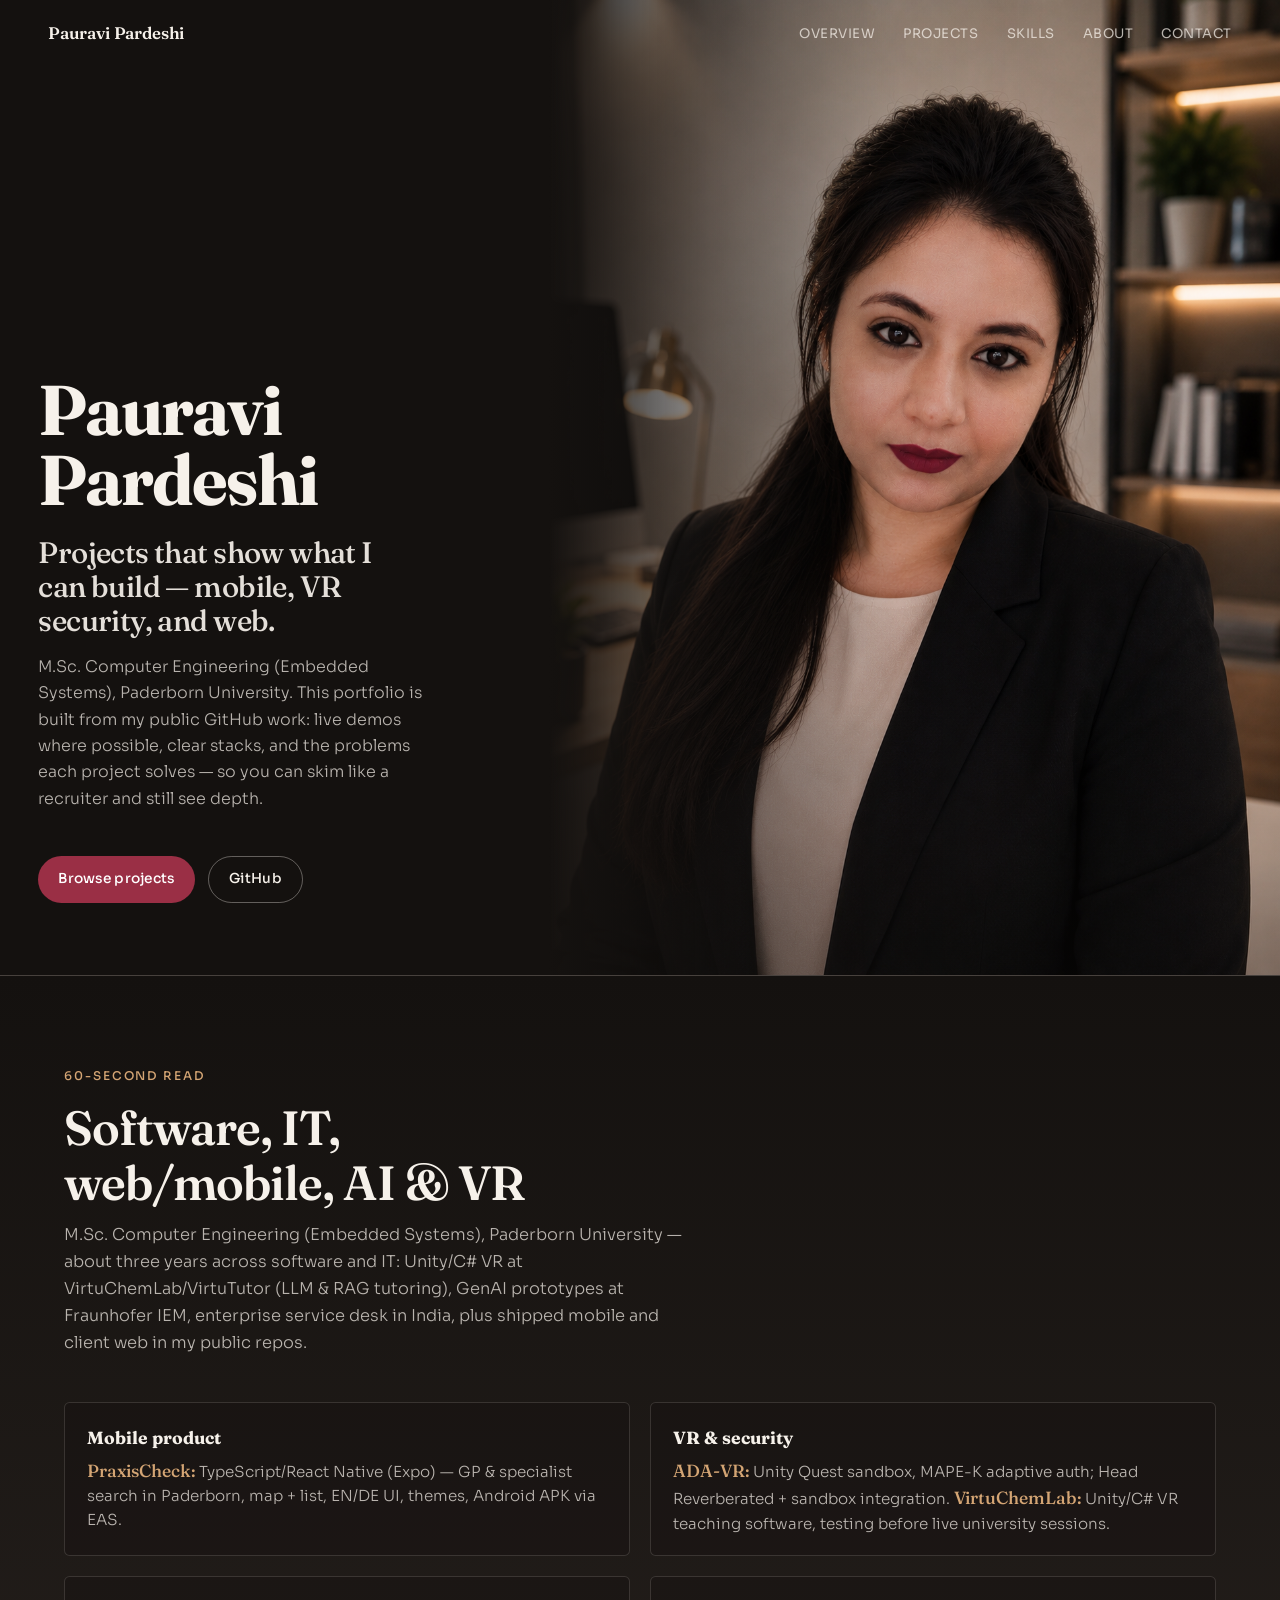
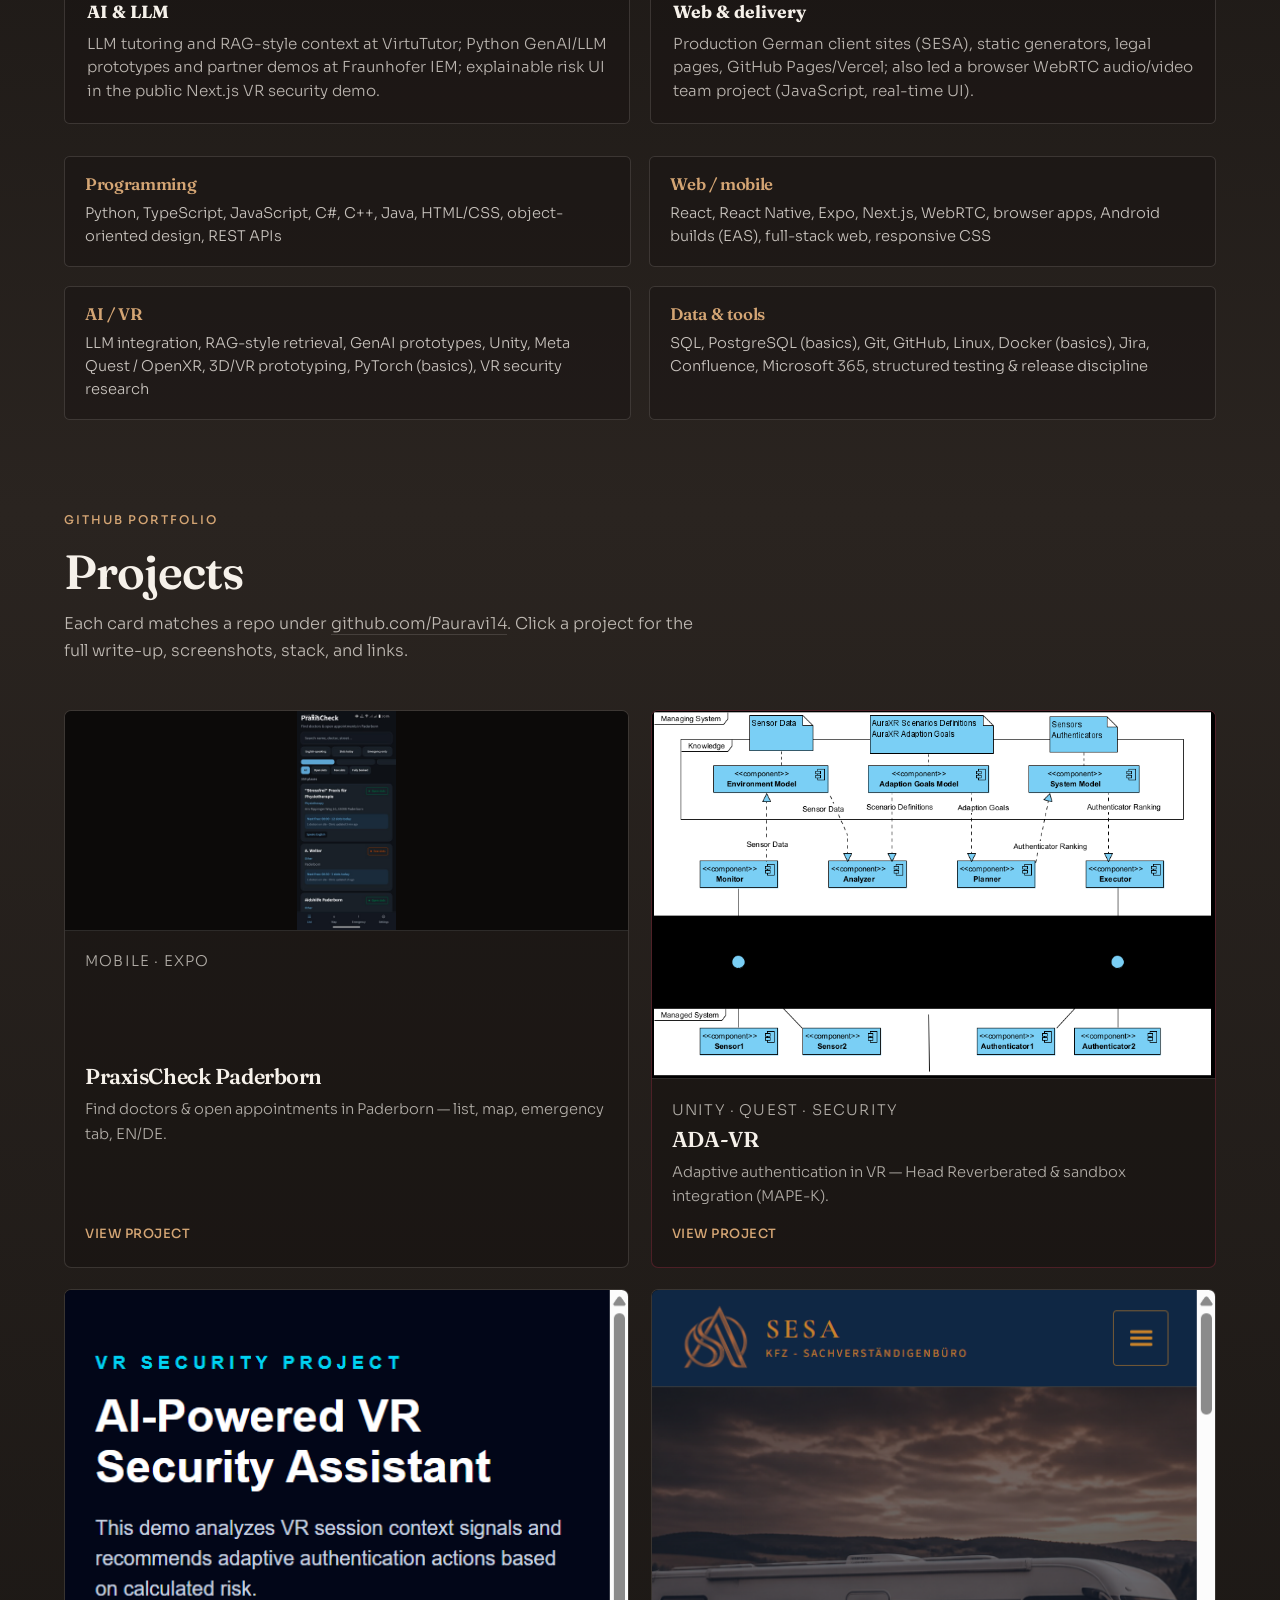
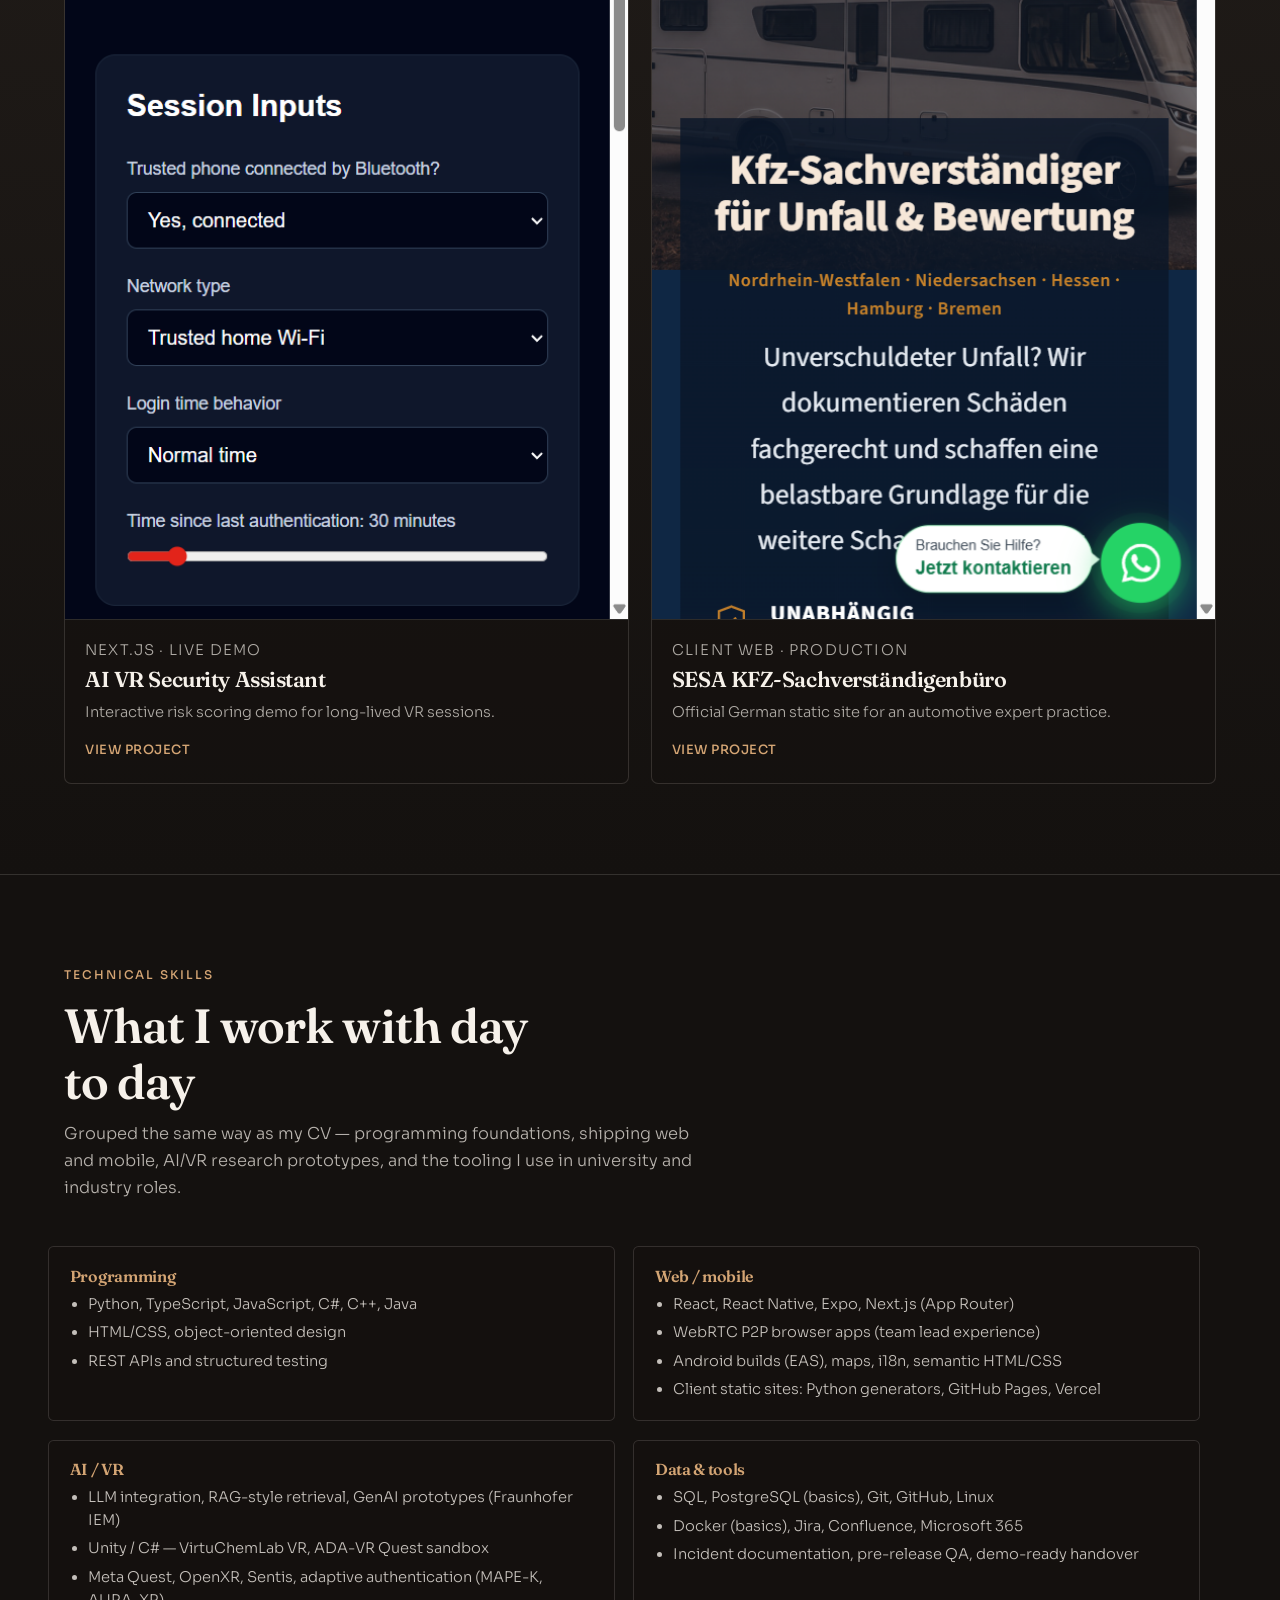
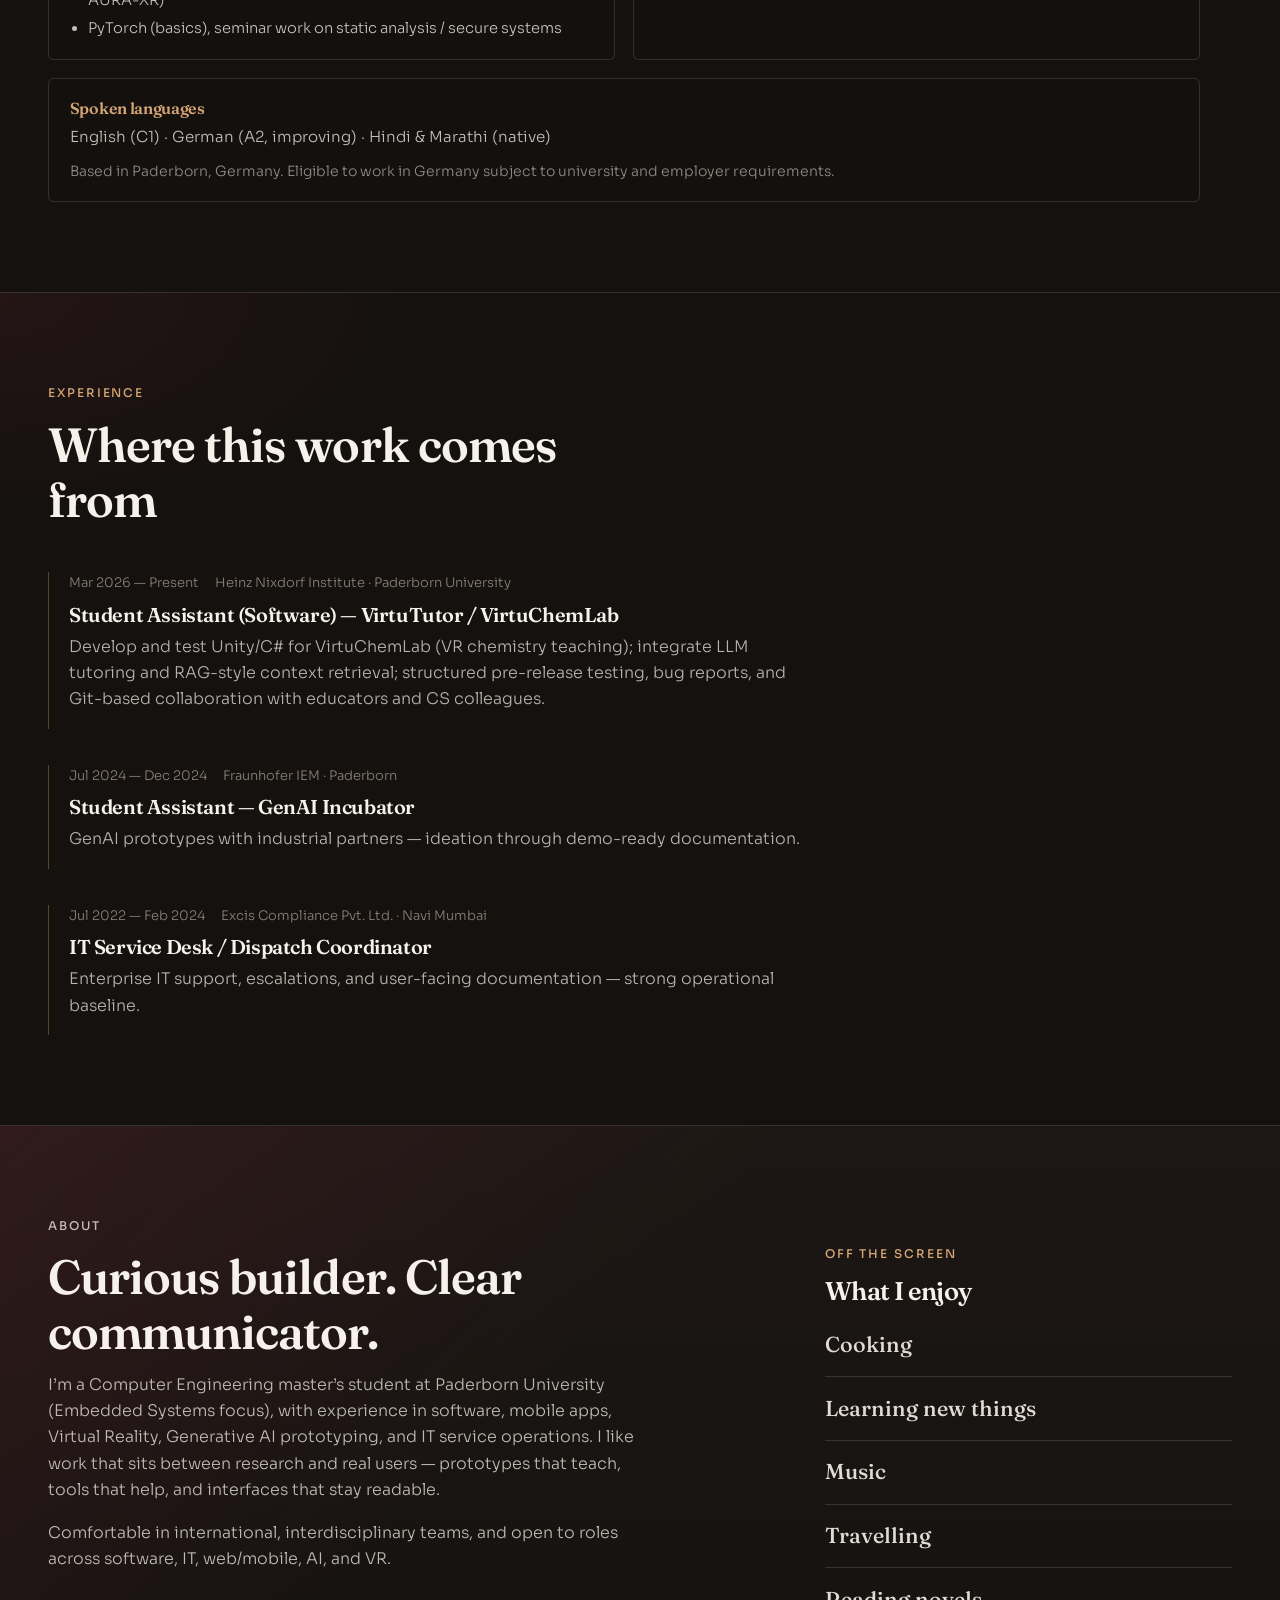
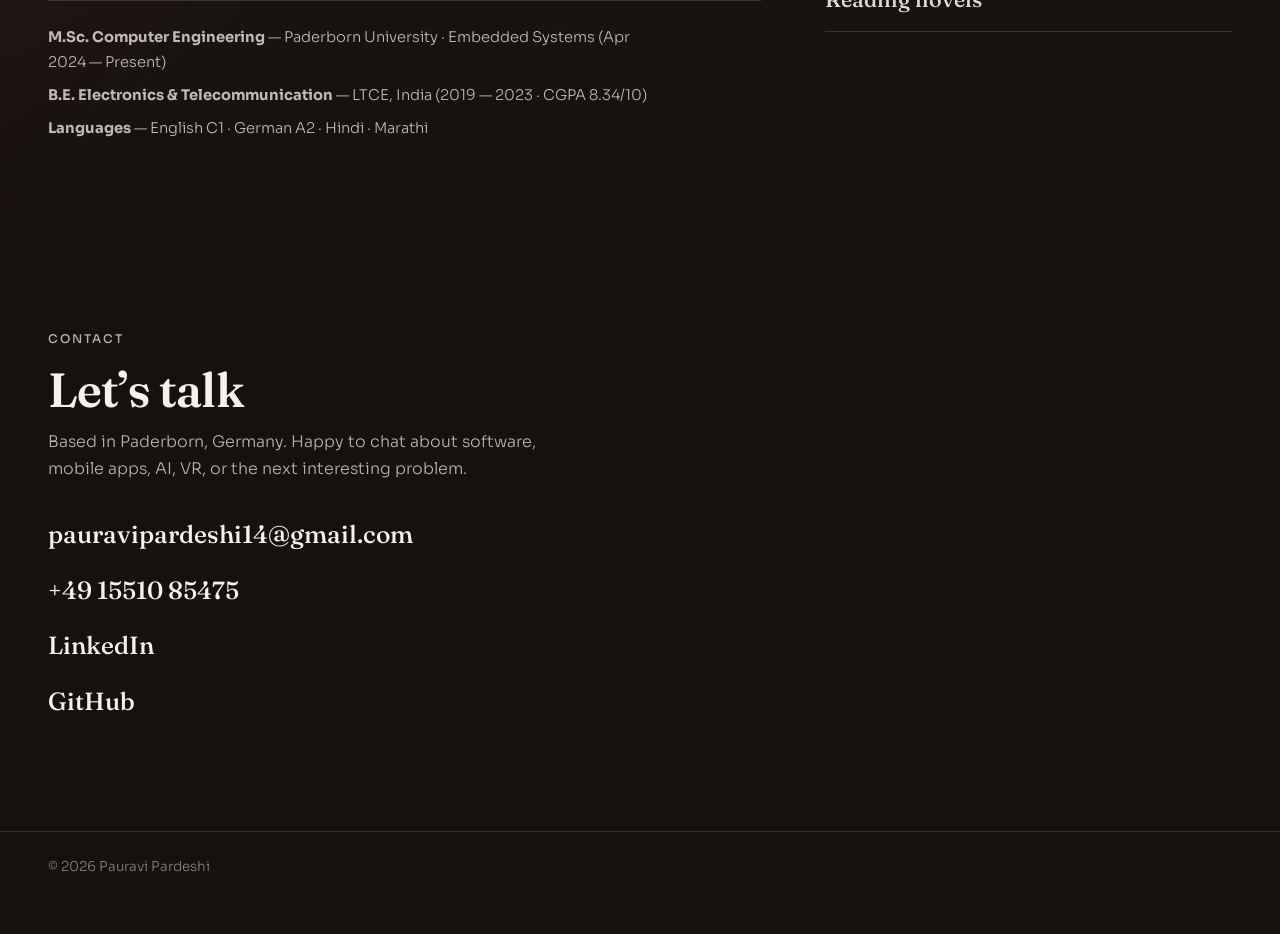
==== commit 640731c7: "Expand skills and overview from CV with clear skill categories." ====
--- a/index.html
+++ b/index.html
@@ -14,7 +14,7 @@
       href="https://fonts.googleapis.com/css2?family=Fraunces:opsz,wght@9..144,500;9..144,600;9..144,700&family=Sora:wght@300;400;500;600&display=swap"
       rel="stylesheet"
     />
-    <link rel="stylesheet" href="css/styles.css?v=20261010h" />
+    <link rel="stylesheet" href="css/styles.css?v=20261010i" />
   </head>
   <body>
     <!-- deploy: 20261010b — screenshots + Pages deploy -->
@@ -65,38 +65,62 @@
       </section>
 
       <section id="snapshot" class="section snapshot">
-        <div class="section-head" data-reveal>
+        <div class="section-head snapshot-section-head" data-reveal>
           <p class="eyebrow">60-second read</p>
-          <h2>What my GitHub repos say about me</h2>
+          <h2>Software, IT, web/mobile, AI &amp; VR</h2>
           <p class="section-lead">
-            Selected public repositories — from a deployable Android health-finder app to a Meta Quest
-            VR security sandbox and production client sites. Below is the same story a recruiter gets
-            after skimming code, READMEs, and live links.
+            M.Sc. Computer Engineering (Embedded Systems), Paderborn University &mdash; about three years across
+            software and IT: Unity/C# VR at VirtuChemLab/VirtuTutor (LLM &amp; RAG tutoring), GenAI prototypes at
+            Fraunhofer IEM, enterprise service desk in India, plus shipped mobile and client web in my public repos.
           </p>
         </div>
         <ul class="snapshot-grid" data-reveal>
           <li>
             <strong>Mobile product</strong>
-            <span>Maps, i18n (EN/DE), theming, EAS Android builds — PraxisCheck.</span>
+            <span>
+              <strong>PraxisCheck:</strong> TypeScript/React Native (Expo) &mdash; GP &amp; specialist search in Paderborn,
+              map + list, EN/DE UI, themes, Android APK via EAS.
+            </span>
           </li>
           <li>
             <strong>VR &amp; security</strong>
-            <span>Unity 6 Quest sandbox — MAPE-K adaptive auth; my focus: Head Reverberated + sandbox integration.</span>
+            <span>
+              <strong>ADA-VR:</strong> Unity Quest sandbox, MAPE-K adaptive auth; Head Reverberated + sandbox integration.
+              <strong>VirtuChemLab:</strong> Unity/C# VR teaching software, testing before live university sessions.
+            </span>
           </li>
           <li>
-            <strong>Client web</strong>
-            <span>Static German business sites with Python generators, legal pages, and live hosting.</span>
+            <strong>AI &amp; LLM</strong>
+            <span>
+              LLM tutoring and RAG-style context at VirtuTutor; Python GenAI/LLM prototypes and partner demos at
+              Fraunhofer IEM; explainable risk UI in the public Next.js VR security demo.
+            </span>
+          </li>
+          <li>
+            <strong>Web &amp; delivery</strong>
+            <span>
+              Production German client sites (SESA), static generators, legal pages, GitHub Pages/Vercel; also led a
+              browser WebRTC audio/video team project (JavaScript, real-time UI).
+            </span>
           </li>
         </ul>
-        <div class="chip-row" data-reveal aria-label="Technologies across projects">
-          <span class="chip">TypeScript</span>
-          <span class="chip">React Native · Expo</span>
-          <span class="chip">Next.js · React</span>
-          <span class="chip">C# · Unity 6</span>
-          <span class="chip">Meta Quest · OpenXR</span>
-          <span class="chip">Python</span>
-          <span class="chip">HTML · CSS · JavaScript</span>
-          <span class="chip">Git · GitHub Pages · Vercel</span>
+        <div class="skill-categories" data-reveal aria-label="Technical skills from CV">
+          <div class="skill-category">
+            <h3>Programming</h3>
+            <p>Python, TypeScript, JavaScript, C#, C++, Java, HTML/CSS, object-oriented design, REST APIs</p>
+          </div>
+          <div class="skill-category">
+            <h3>Web / mobile</h3>
+            <p>React, React Native, Expo, Next.js, WebRTC, browser apps, Android builds (EAS), full-stack web, responsive CSS</p>
+          </div>
+          <div class="skill-category">
+            <h3>AI / VR</h3>
+            <p>LLM integration, RAG-style retrieval, GenAI prototypes, Unity, Meta Quest / OpenXR, 3D/VR prototyping, PyTorch (basics), VR security research</p>
+          </div>
+          <div class="skill-category">
+            <h3>Data &amp; tools</h3>
+            <p>SQL, PostgreSQL (basics), Git, GitHub, Linux, Docker (basics), Jira, Confluence, Microsoft 365, structured testing &amp; release discipline</p>
+          </div>
         </div>
       </section>
 
@@ -164,28 +188,53 @@
 
 
       <section class="section skills" id="skills">
-        <div class="section-head" data-reveal>
-          <p class="eyebrow">Skills map</p>
-          <h2>Technologies — tied to real repos</h2>
-        </div>
-        <div class="skill-map" data-reveal>
-          <div class="skill-map-block">
-            <h3>Languages</h3>
-            <p>TypeScript, JavaScript, C#, Python, HTML/CSS — used across mobile, Unity, web demos, and static generators.</p>
-          </div>
-          <div class="skill-map-block">
-            <h3>Mobile</h3>
-            <p><strong>PraxisCheck:</strong> Expo, React Native, React Navigation, maps, i18n, EAS Android builds.</p>
-          </div>
-          <div class="skill-map-block">
-            <h3>VR &amp; security</h3>
-            <p><strong>ADA-VR sandbox:</strong> Unity 6, Sentis, Head Reverberated integration, MAPE-K / AURA-XR.<br />
-              <strong>AI VR Assistant:</strong> rule-based risk engine + explainable UI in Next.js.</p>
-          </div>
-          <div class="skill-map-block">
-            <h3>Web &amp; delivery</h3>
-            <p><strong>SESA website:</strong> semantic HTML, responsive CSS, client-ready content.<br />
-              Deploy: GitHub Pages, Vercel, custom domains; Git workflows.</p>
+        <div class="section-head skills-section-head" data-reveal>
+          <p class="eyebrow">Technical skills</p>
+          <h2>What I work with day to day</h2>
+          <p class="section-lead">
+            Grouped the same way as my CV &mdash; programming foundations, shipping web and mobile, AI/VR research
+            prototypes, and the tooling I use in university and industry roles.
+          </p>
+        </div>
+        <div class="skill-map skill-map--cv" data-reveal>
+          <div class="skill-map-block skill-map-block--card">
+            <h3>Programming</h3>
+            <ul class="skill-detail-list">
+              <li>Python, TypeScript, JavaScript, C#, C++, Java</li>
+              <li>HTML/CSS, object-oriented design</li>
+              <li>REST APIs and structured testing</li>
+            </ul>
+          </div>
+          <div class="skill-map-block skill-map-block--card">
+            <h3>Web / mobile</h3>
+            <ul class="skill-detail-list">
+              <li>React, React Native, Expo, Next.js (App Router)</li>
+              <li>WebRTC P2P browser apps (team lead experience)</li>
+              <li>Android builds (EAS), maps, i18n, semantic HTML/CSS</li>
+              <li>Client static sites: Python generators, GitHub Pages, Vercel</li>
+            </ul>
+          </div>
+          <div class="skill-map-block skill-map-block--card">
+            <h3>AI / VR</h3>
+            <ul class="skill-detail-list">
+              <li>LLM integration, RAG-style retrieval, GenAI prototypes (Fraunhofer IEM)</li>
+              <li>Unity / C# &mdash; VirtuChemLab VR, ADA-VR Quest sandbox</li>
+              <li>Meta Quest, OpenXR, Sentis, adaptive authentication (MAPE-K, AURA-XR)</li>
+              <li>PyTorch (basics), seminar work on static analysis / secure systems</li>
+            </ul>
+          </div>
+          <div class="skill-map-block skill-map-block--card">
+            <h3>Data &amp; tools</h3>
+            <ul class="skill-detail-list">
+              <li>SQL, PostgreSQL (basics), Git, GitHub, Linux</li>
+              <li>Docker (basics), Jira, Confluence, Microsoft 365</li>
+              <li>Incident documentation, pre-release QA, demo-ready handover</li>
+            </ul>
+          </div>
+          <div class="skill-map-block skill-map-block--card skill-map-block--wide">
+            <h3>Spoken languages</h3>
+            <p class="skill-map-inline">English (C1) &middot; German (A2, improving) &middot; Hindi &amp; Marathi (native)</p>
+            <p class="skill-map-note">Based in Paderborn, Germany. Eligible to work in Germany subject to university and employer requirements.</p>
           </div>
         </div>
       </section>
@@ -202,10 +251,11 @@
               <span class="when">Mar 2026 — Present</span>
               <span class="where">Heinz Nixdorf Institute · Paderborn University</span>
             </div>
-            <h3>Research / Student Assistant — AI &amp; VR Learning</h3>
-            <p>
-              Unity VR learning (VirtuChemLab / VirtuTutor), AI feedback concepts, testing, and
-              documentation — complements the ADA-VR security repos.
+            <h3>Student Assistant (Software) &mdash; VirtuTutor / VirtuChemLab</h3>
+            <p>
+              Develop and test Unity/C# for VirtuChemLab (VR chemistry teaching); integrate LLM tutoring and
+              RAG-style context retrieval; structured pre-release testing, bug reports, and Git-based collaboration
+              with educators and CS colleagues.
             </p>
           </li>
           <li class="timeline-item" data-reveal>
@@ -289,6 +339,6 @@
       <p>© <span data-year></span> Pauravi Pardeshi</p>
     </footer>
 
-    <script src="js/main.js?v=20261010h"></script>
+    <script src="js/main.js?v=20261010i"></script>
   </body>
 </html>
--- a/css/styles.css
+++ b/css/styles.css
@@ -416,6 +416,57 @@
 .snapshot-grid span {
   color: rgba(246, 241, 234, 0.72);
   font-size: 0.95rem;
+  line-height: 1.55;
+  display: block;
+}
+
+.snapshot-grid span strong {
+  display: inline;
+  color: var(--lamp);
+  font-weight: 500;
+}
+
+.snapshot-section-head,
+.skills-section-head,
+.snapshot-grid,
+.skill-categories {
+  max-width: 72rem;
+  margin-left: auto;
+  margin-right: auto;
+}
+
+.skill-categories {
+  display: grid;
+  gap: 1rem;
+  margin-top: 0.25rem;
+}
+
+@media (min-width: 640px) {
+  .skill-categories {
+    grid-template-columns: repeat(2, 1fr);
+    gap: 1.15rem;
+  }
+}
+
+.skill-category {
+  padding: 1.15rem 1.25rem;
+  border: 1px solid var(--line);
+  border-radius: 0.35rem;
+  background: rgba(20, 17, 15, 0.4);
+}
+
+.skill-category h3 {
+  font-family: var(--font-display);
+  font-size: 1.05rem;
+  color: var(--lamp);
+  margin: 0 0 0.5rem;
+}
+
+.skill-category p {
+  margin: 0;
+  font-size: 0.92rem;
+  line-height: 1.55;
+  color: rgba(246, 241, 234, 0.78);
 }
 
 .chip-row {
@@ -754,15 +805,36 @@
   max-width: 56rem;
 }
 
+.skill-map--cv {
+  max-width: 72rem;
+  gap: 1.15rem;
+}
+
 @media (min-width: 760px) {
   .skill-map {
     grid-template-columns: repeat(2, 1fr);
   }
+
+  .skill-map--cv {
+    grid-template-columns: repeat(2, 1fr);
+  }
 }
 
 .skill-map-block {
   padding: 1.25rem 0;
   border-top: 1px solid var(--line);
+}
+
+.skill-map-block--card {
+  padding: 1.2rem 1.3rem;
+  border: 1px solid var(--line);
+  border-radius: 0.35rem;
+  background: rgba(20, 17, 15, 0.35);
+  border-top: 1px solid var(--line);
+}
+
+.skill-map-block--wide {
+  grid-column: 1 / -1;
 }
 
 .skill-map-block h3 {
@@ -776,6 +848,31 @@
   color: rgba(246, 241, 234, 0.78);
   font-size: 0.95rem;
   line-height: 1.6;
+}
+
+.skill-detail-list {
+  margin: 0;
+  padding-left: 1.15rem;
+  color: rgba(246, 241, 234, 0.78);
+  font-size: 0.92rem;
+  line-height: 1.55;
+}
+
+.skill-detail-list li {
+  margin-bottom: 0.35rem;
+}
+
+.skill-detail-list li:last-child {
+  margin-bottom: 0;
+}
+
+.skill-map-inline {
+  margin-bottom: 0.65rem !important;
+}
+
+.skill-map-note {
+  font-size: 0.88rem !important;
+  color: rgba(246, 241, 234, 0.55) !important;
 }
 
 /* About */
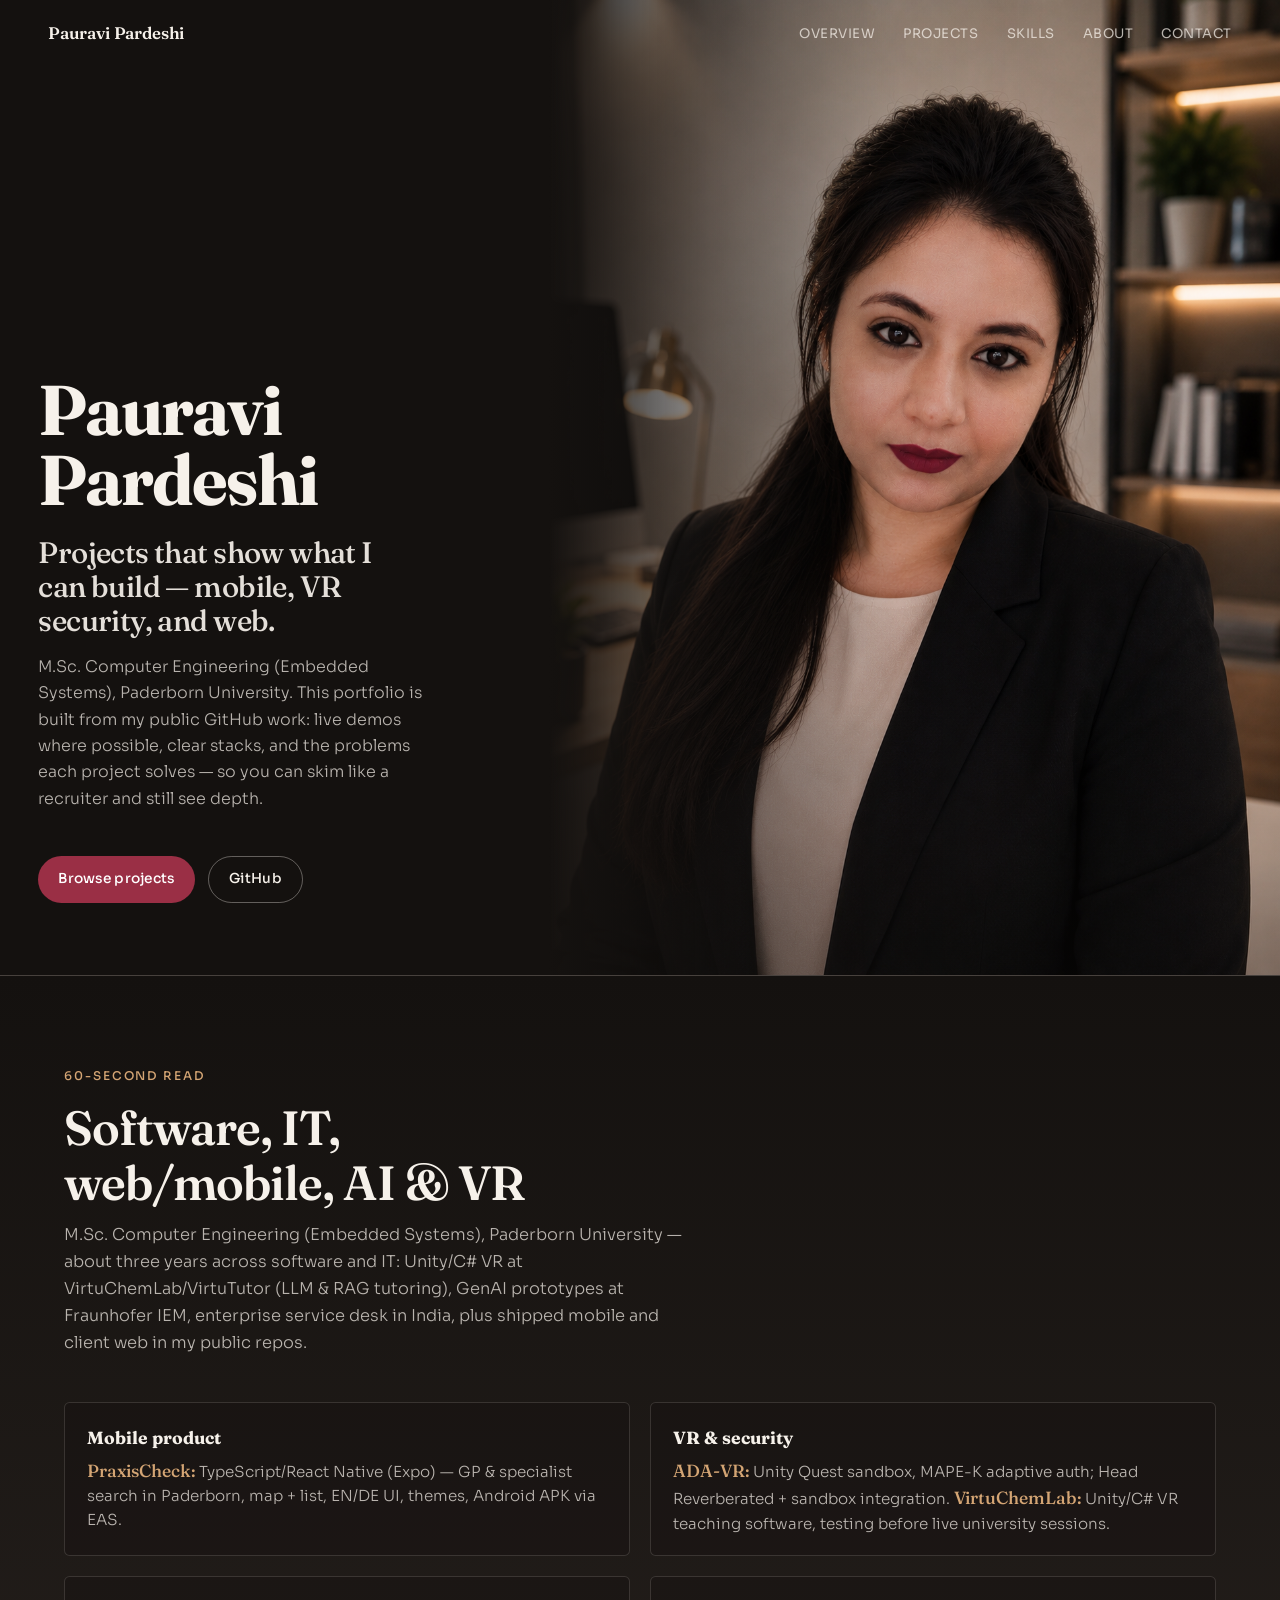
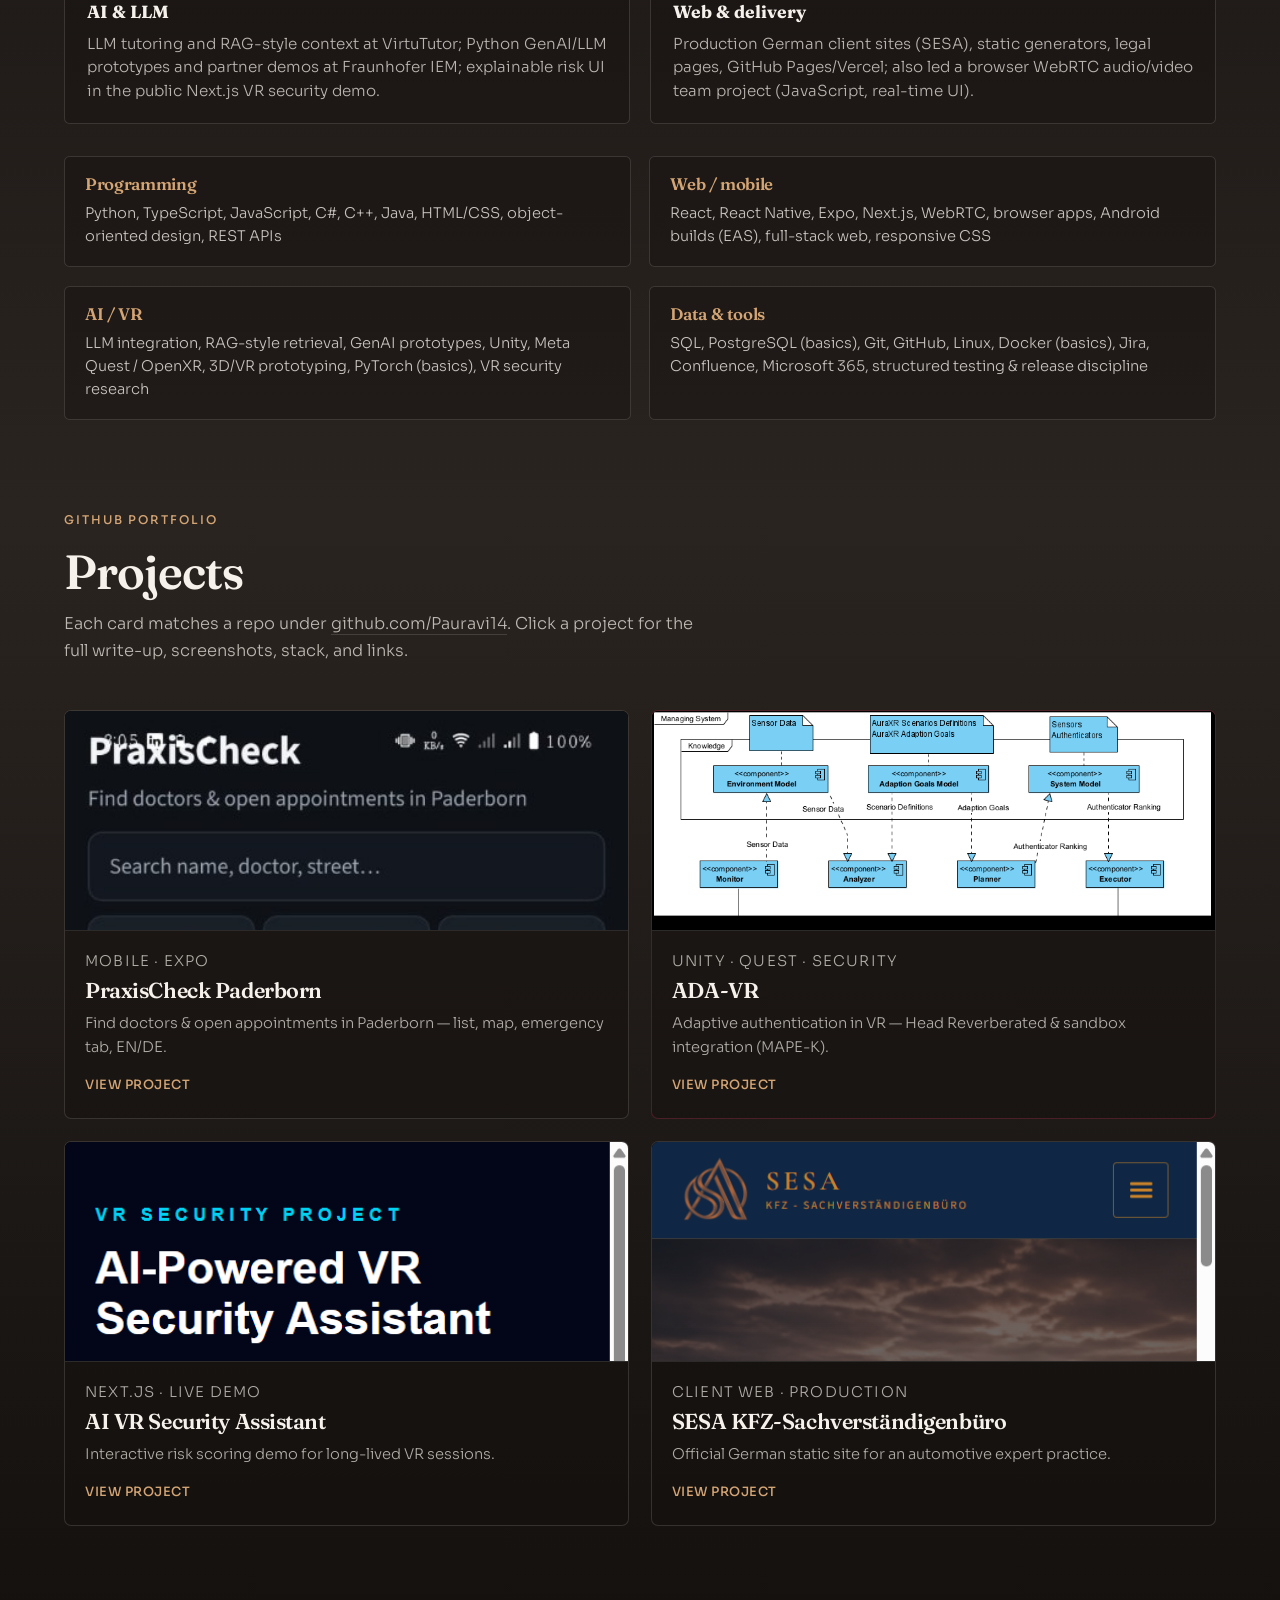
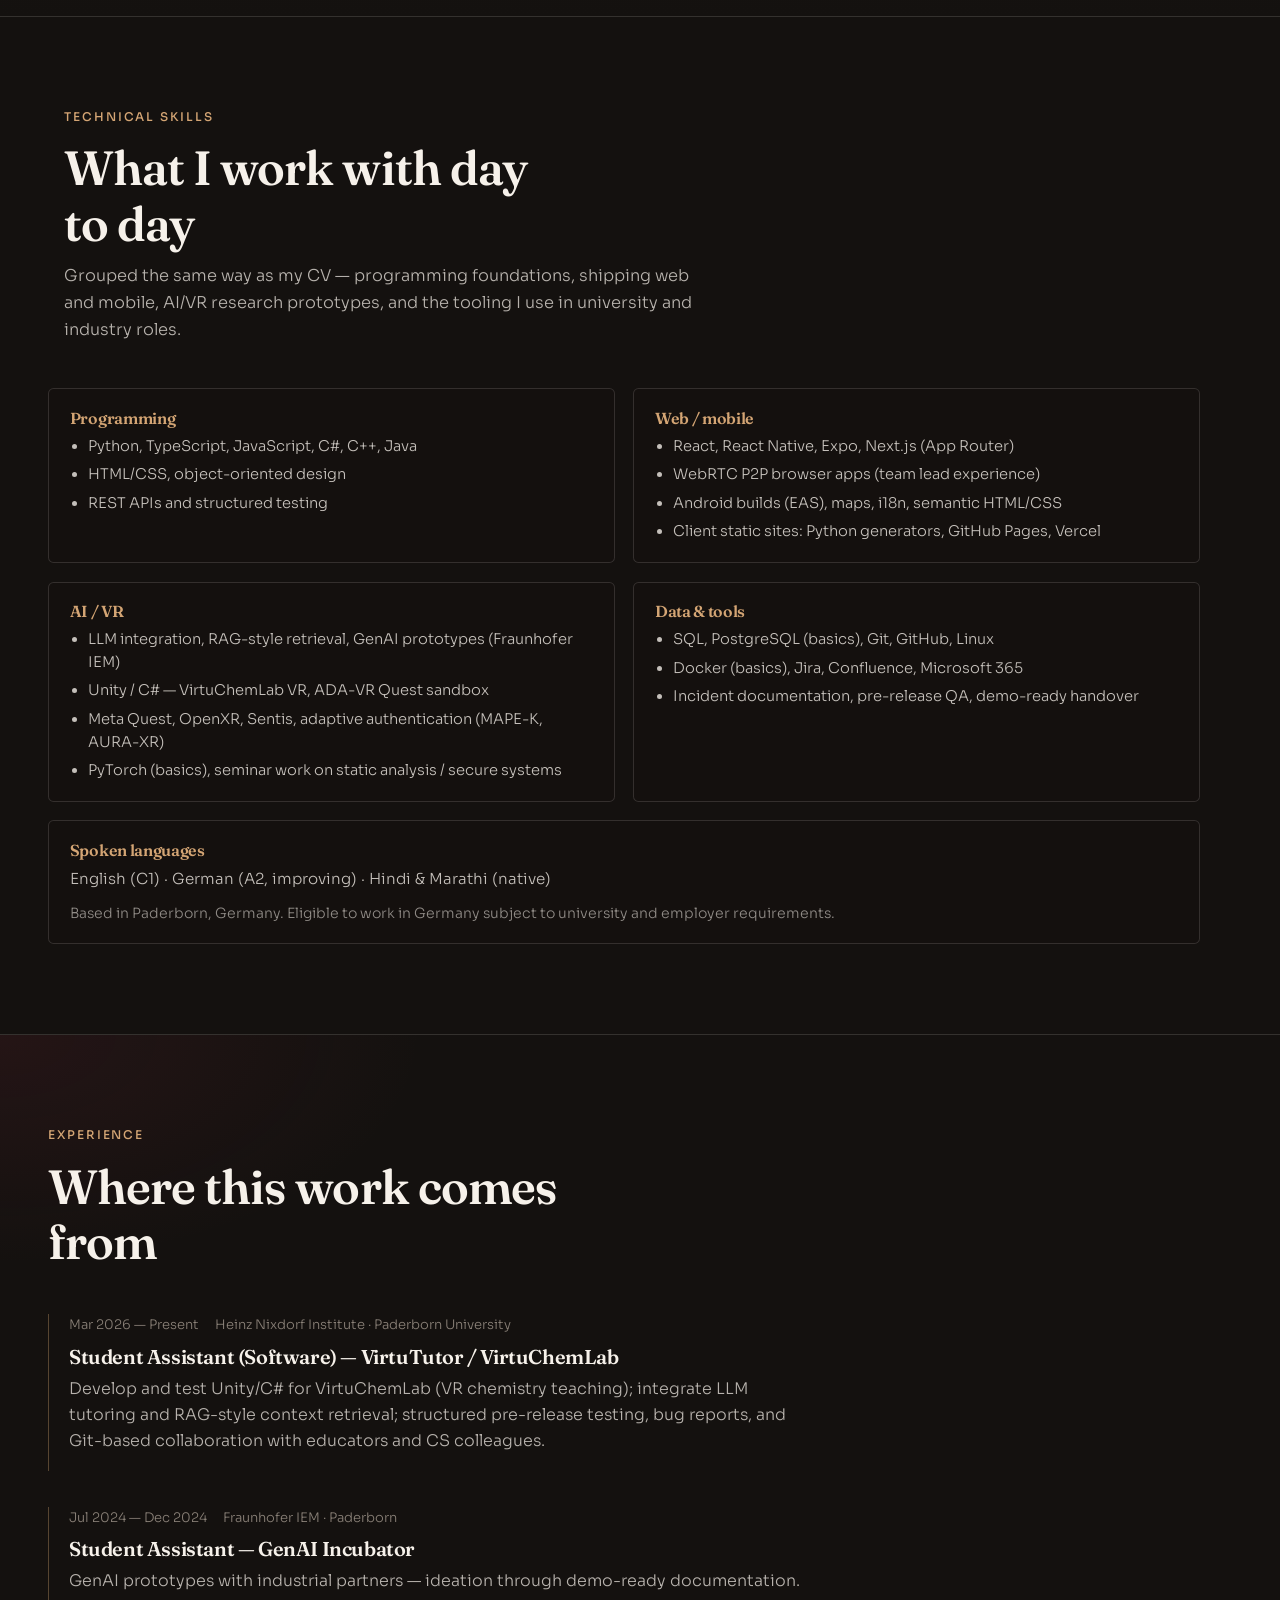
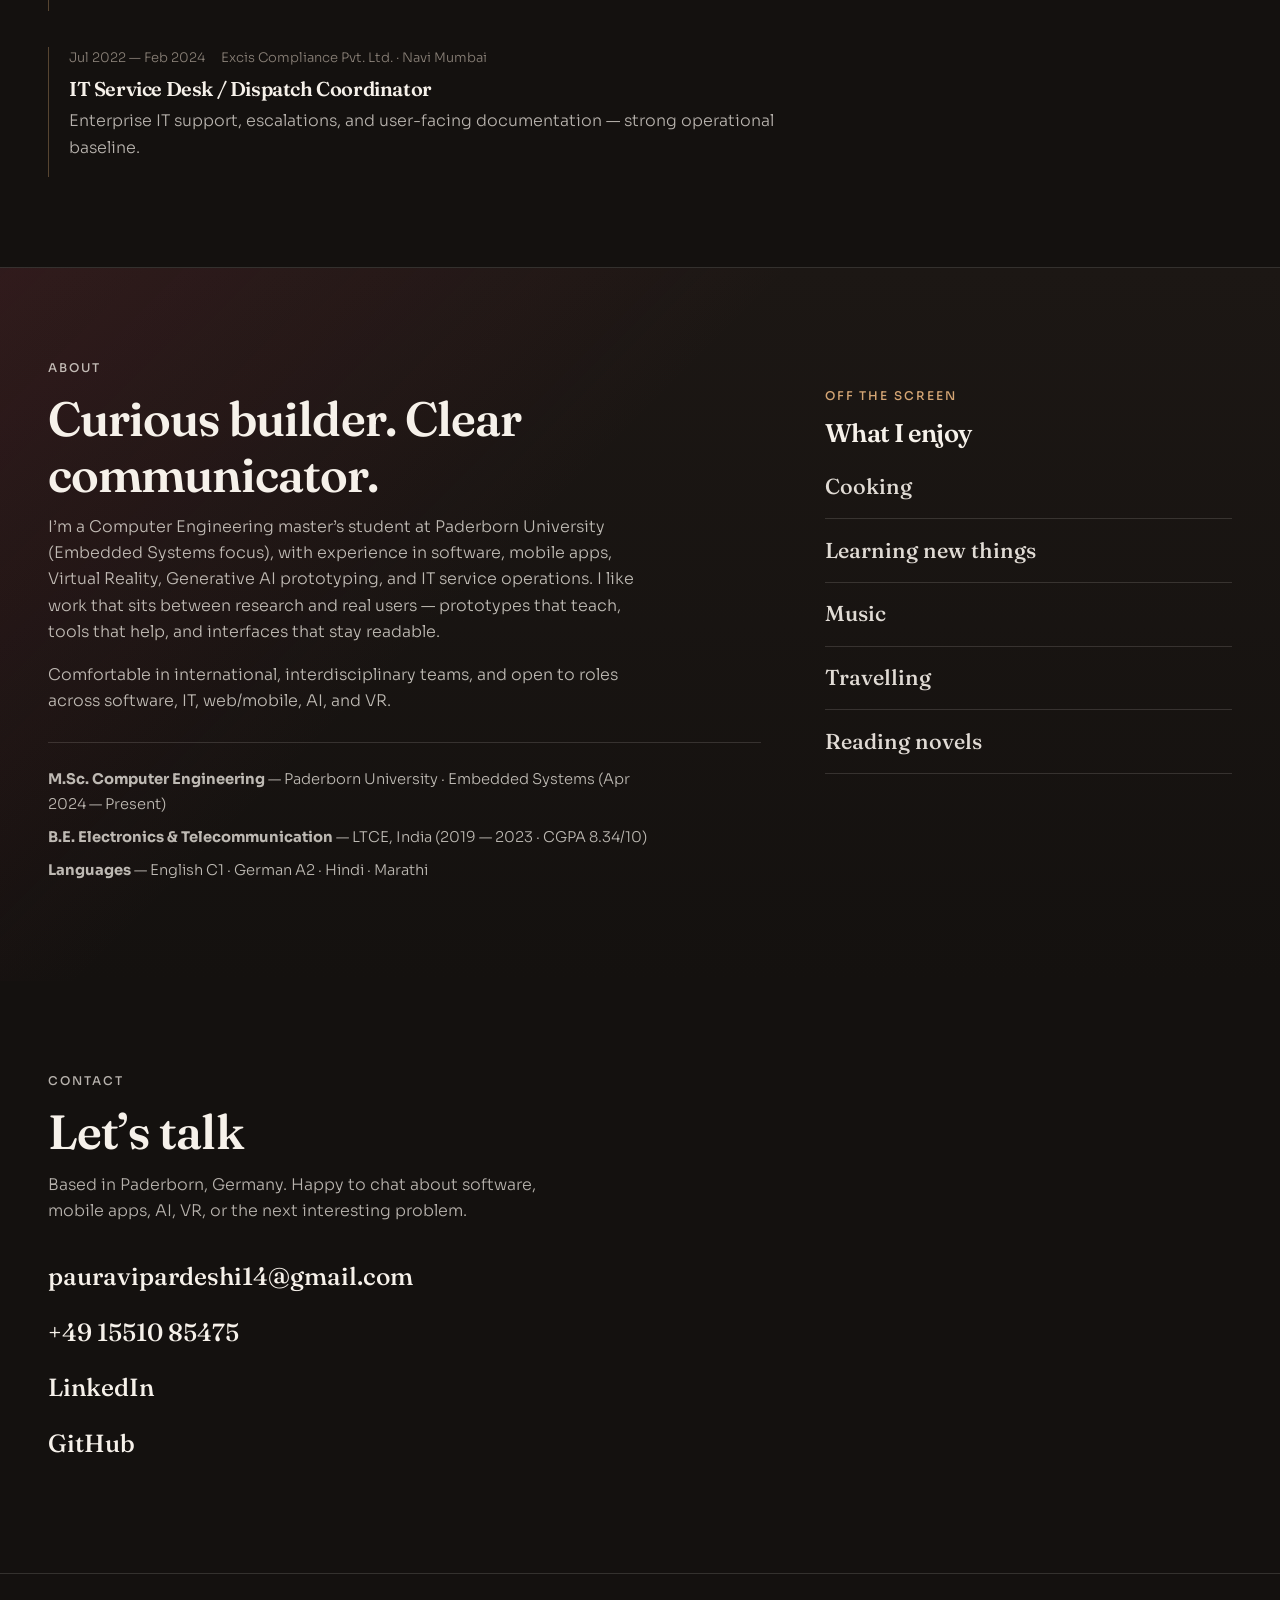
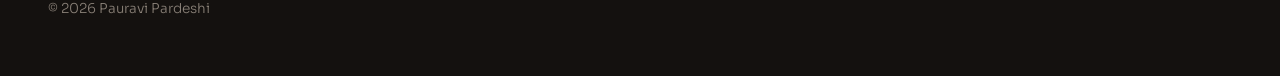
==== commit ec9806e1: "Uniform height for all project catalog card thumbnails." ====
--- a/index.html
+++ b/index.html
@@ -14,7 +14,7 @@
       href="https://fonts.googleapis.com/css2?family=Fraunces:opsz,wght@9..144,500;9..144,600;9..144,700&family=Sora:wght@300;400;500;600&display=swap"
       rel="stylesheet"
     />
-    <link rel="stylesheet" href="css/styles.css?v=20261010i" />
+    <link rel="stylesheet" href="css/styles.css?v=20261010j" />
   </head>
   <body>
     <!-- deploy: 20261010b — screenshots + Pages deploy -->
--- a/css/styles.css
+++ b/css/styles.css
@@ -1185,7 +1185,11 @@
 
 .catalog-card-media {
   margin: 0;
-  aspect-ratio: 16 / 10;
+  flex-shrink: 0;
+  width: 100%;
+  height: 13.75rem;
+  max-height: 13.75rem;
+  overflow: hidden;
   background: #0c0a09;
   border-bottom: 1px solid var(--line);
 }
@@ -1195,15 +1199,17 @@
   height: 100%;
   object-fit: cover;
   object-position: top center;
+  display: block;
 }
 
 .catalog-card-media--phone {
-  aspect-ratio: 9 / 14;
-  max-height: 220px;
+  height: 13.75rem;
+  max-height: 13.75rem;
 }
 
 .catalog-card-media--phone img {
-  object-fit: contain;
+  object-fit: cover;
+  object-position: top center;
 }
 
 .catalog-card-body {
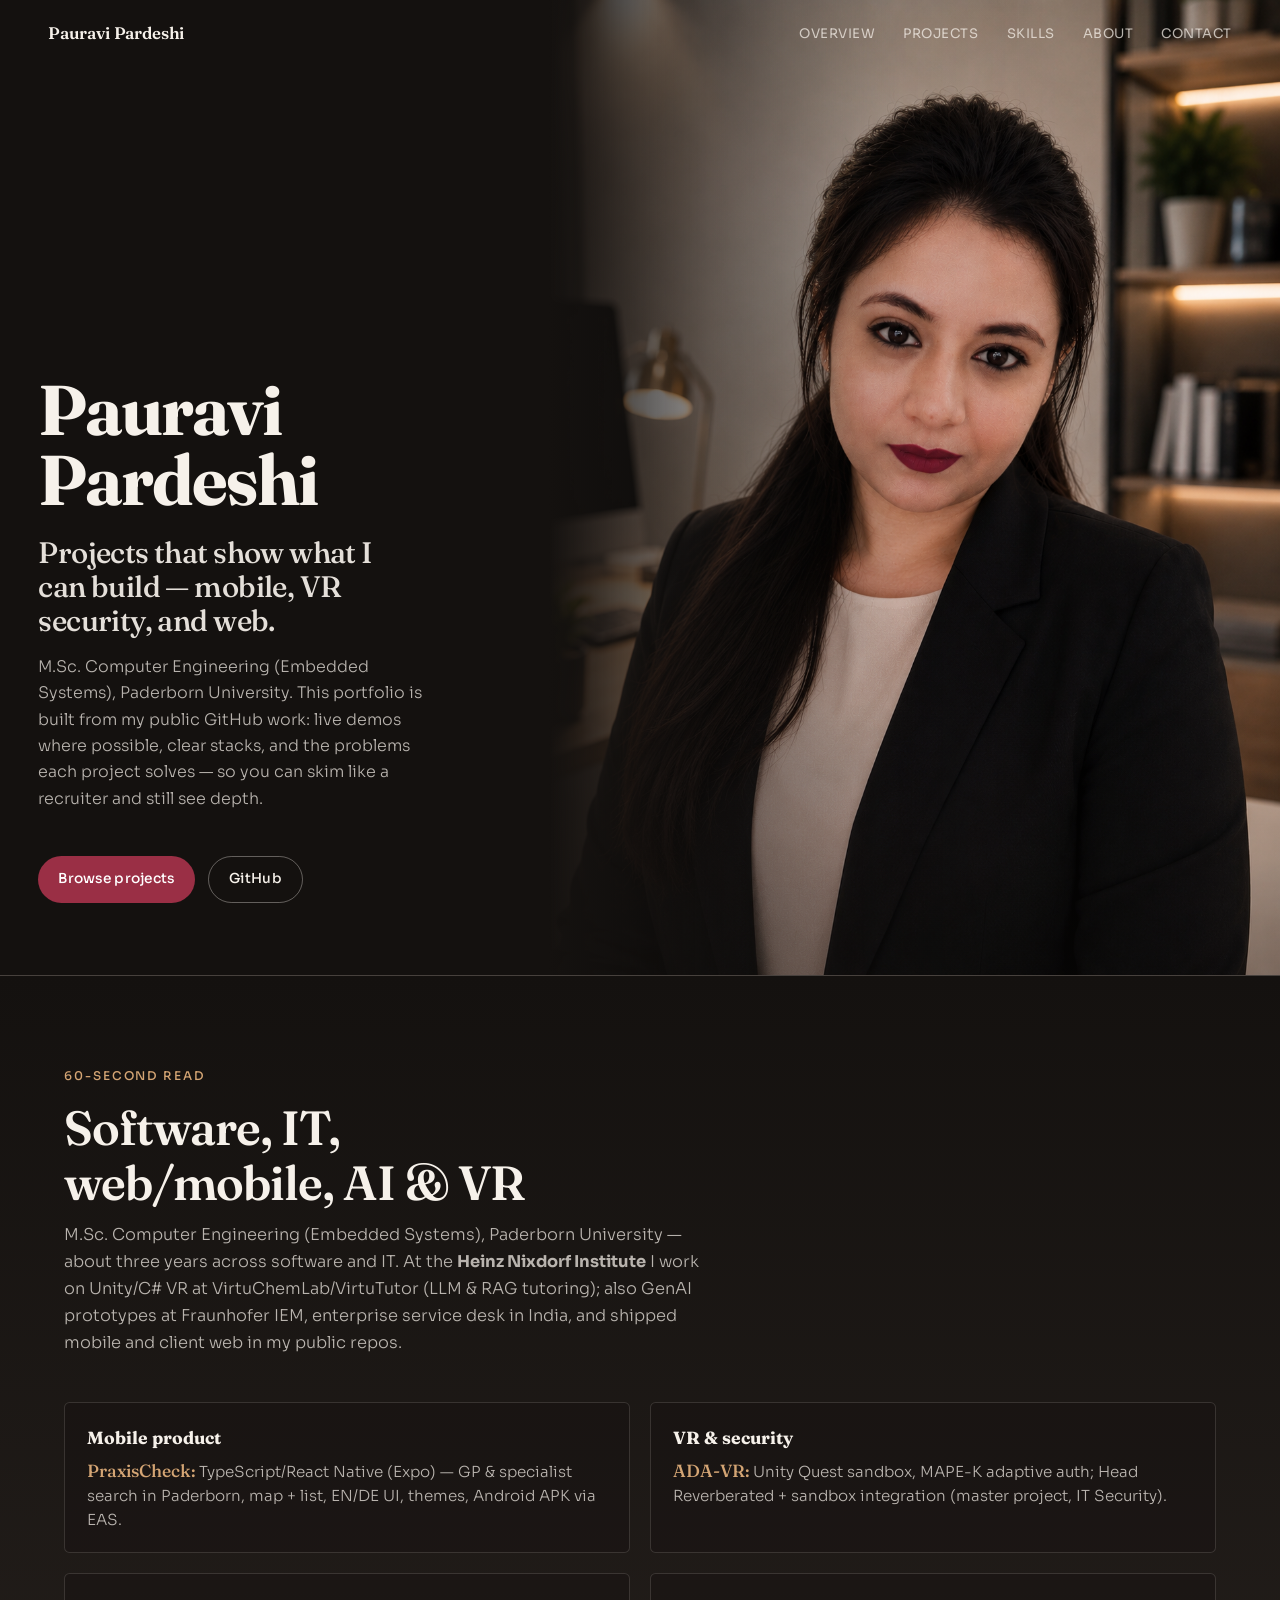
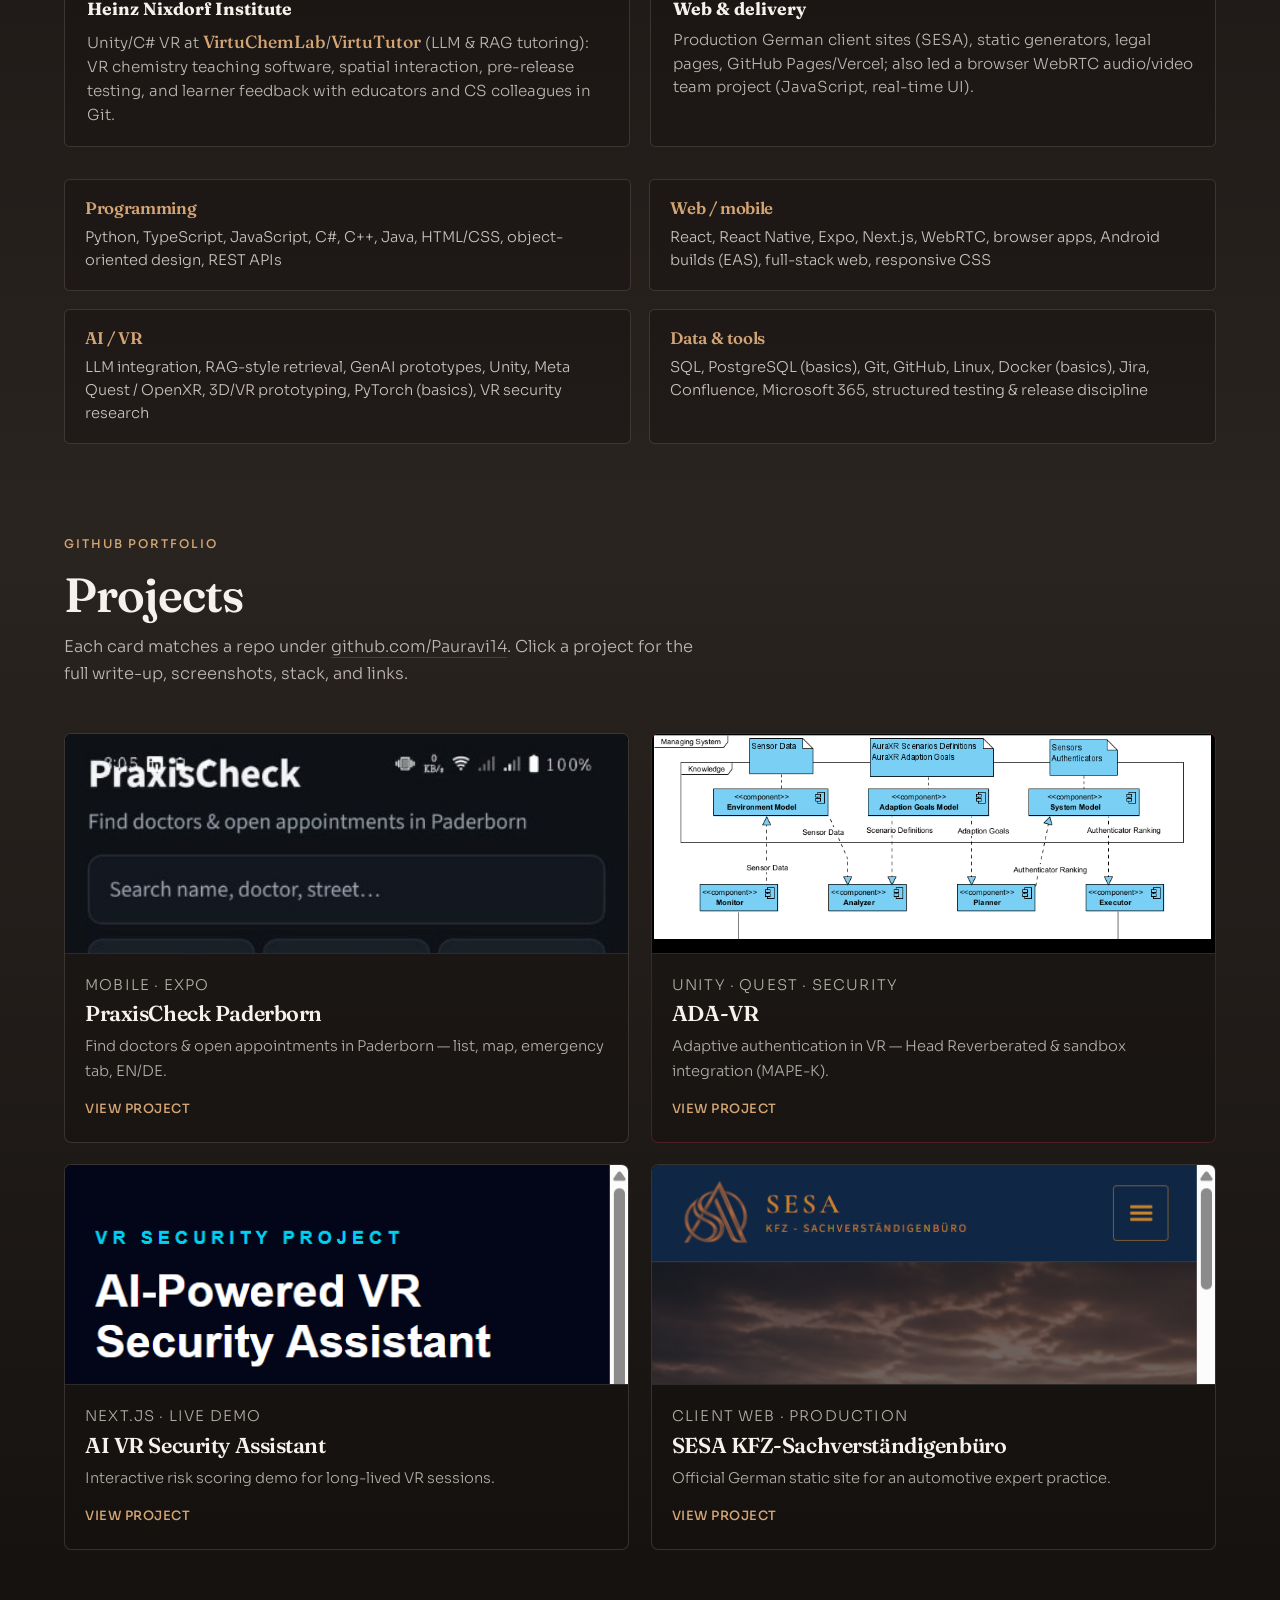
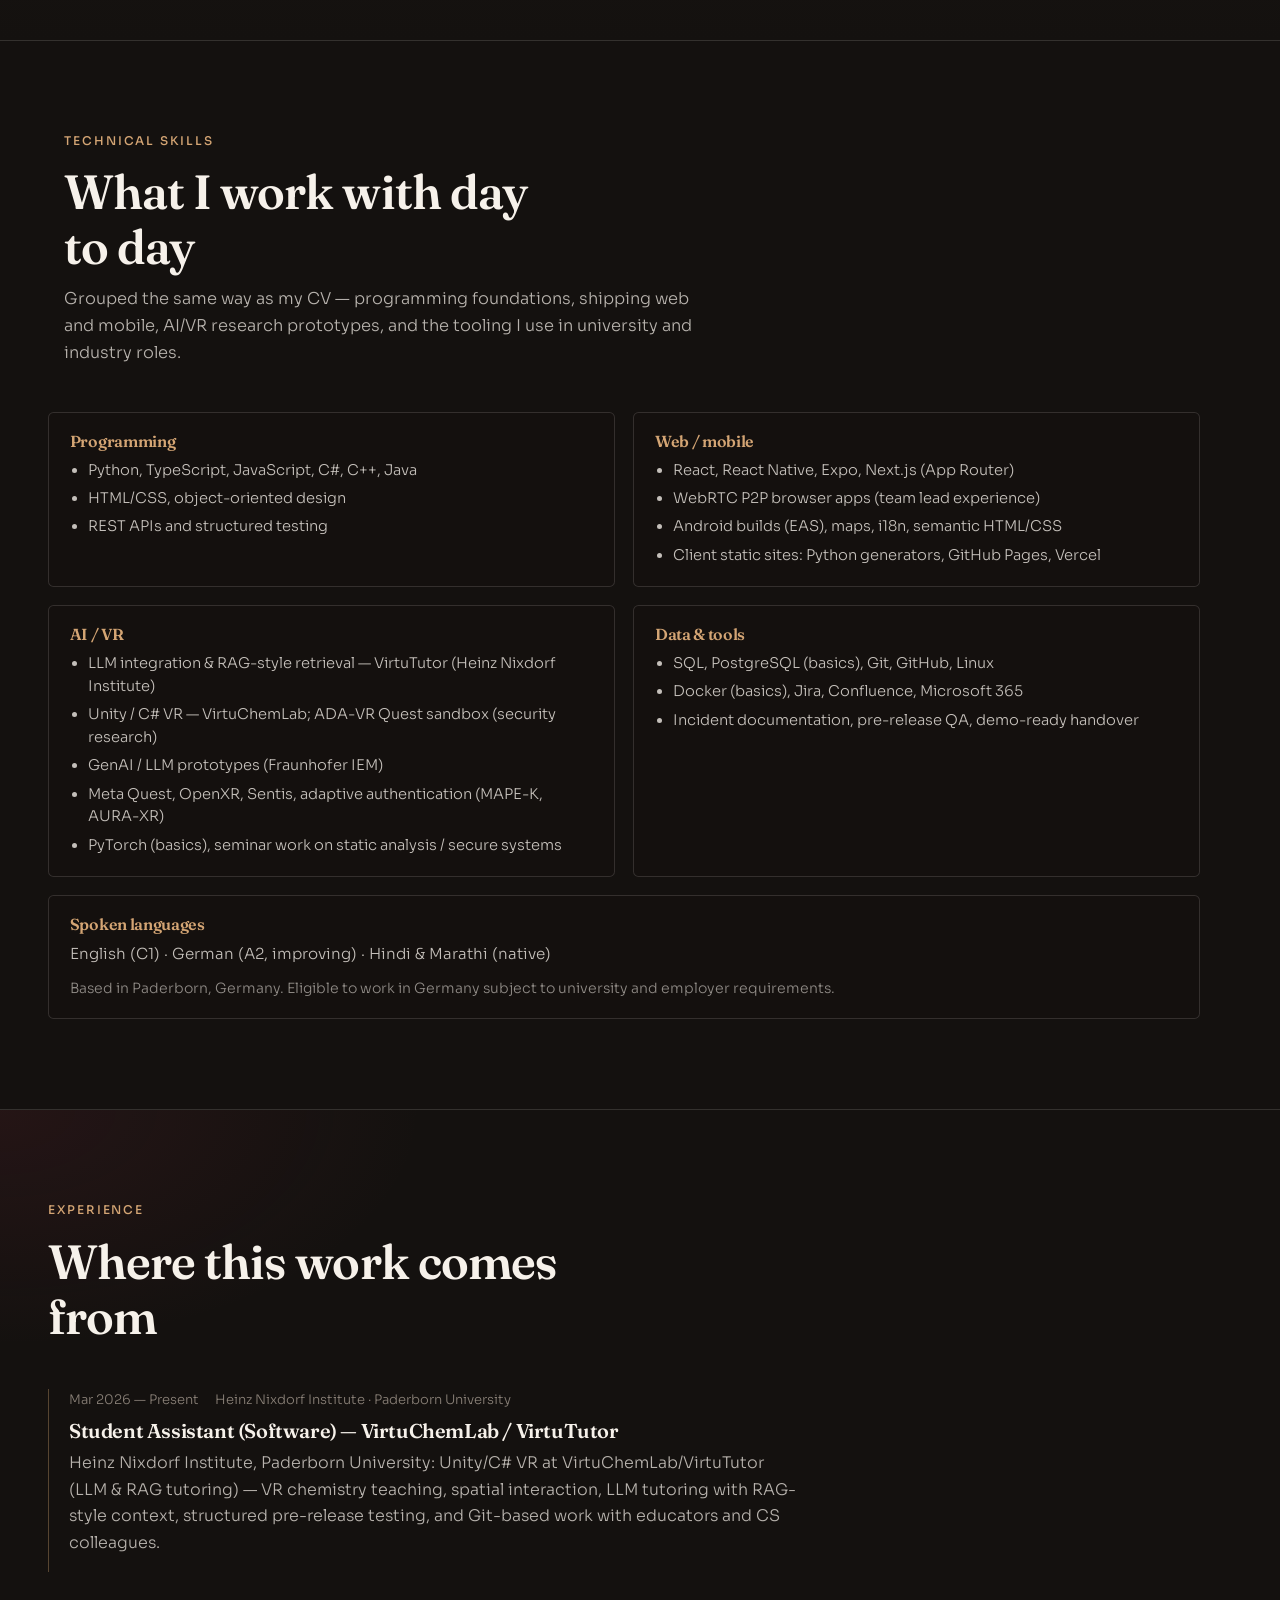
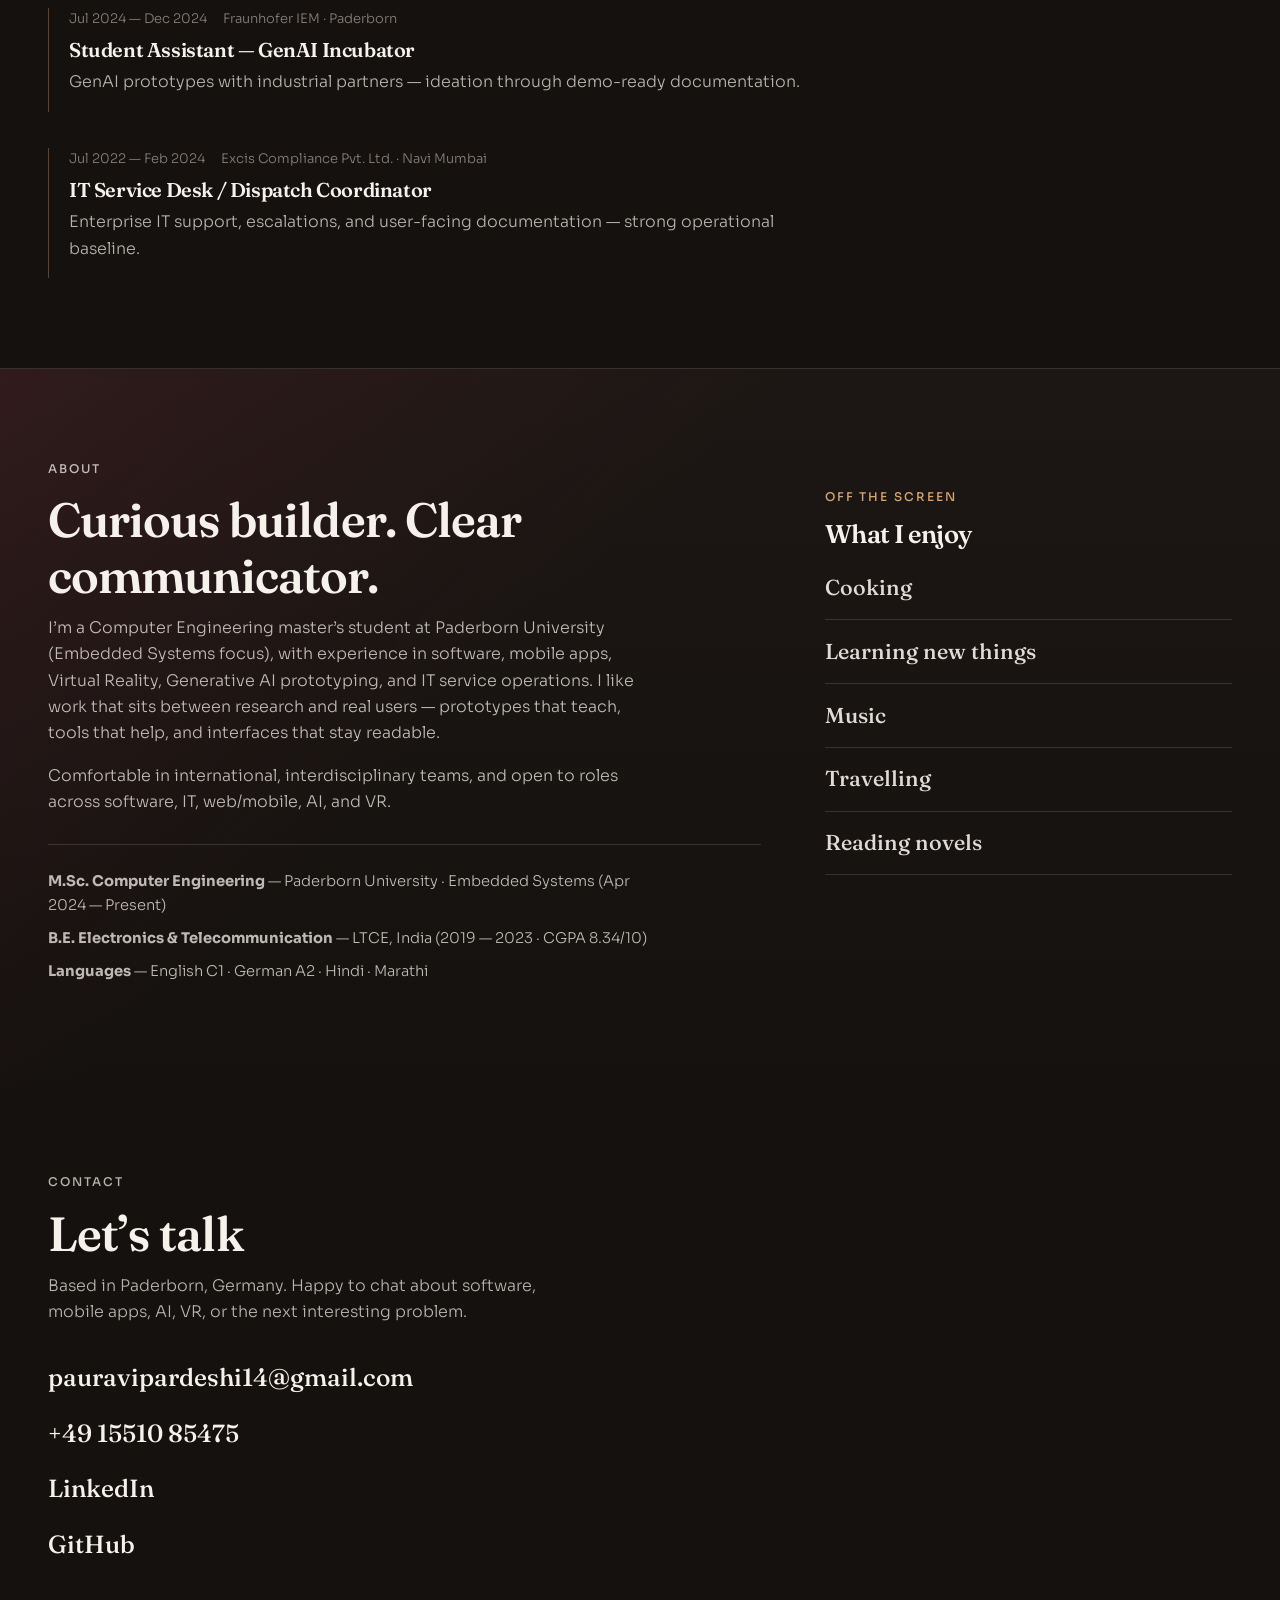
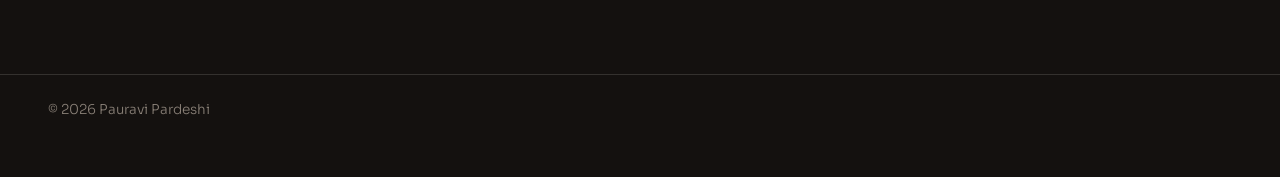
==== commit 0c25c6fc: "Clarify VirtuChemLab/VirtuTutor Unity VR and LLM RAG work at HNI." ====
--- a/index.html
+++ b/index.html
@@ -14,7 +14,7 @@
       href="https://fonts.googleapis.com/css2?family=Fraunces:opsz,wght@9..144,500;9..144,600;9..144,700&family=Sora:wght@300;400;500;600&display=swap"
       rel="stylesheet"
     />
-    <link rel="stylesheet" href="css/styles.css?v=20261010j" />
+    <link rel="stylesheet" href="css/styles.css?v=20261010k" />
   </head>
   <body>
     <!-- deploy: 20261010b — screenshots + Pages deploy -->
@@ -70,8 +70,9 @@
           <h2>Software, IT, web/mobile, AI &amp; VR</h2>
           <p class="section-lead">
             M.Sc. Computer Engineering (Embedded Systems), Paderborn University &mdash; about three years across
-            software and IT: Unity/C# VR at VirtuChemLab/VirtuTutor (LLM &amp; RAG tutoring), GenAI prototypes at
-            Fraunhofer IEM, enterprise service desk in India, plus shipped mobile and client web in my public repos.
+            software and IT. At the <strong>Heinz Nixdorf Institute</strong> I work on Unity/C# VR at
+            VirtuChemLab/VirtuTutor (LLM &amp; RAG tutoring); also GenAI prototypes at Fraunhofer IEM, enterprise
+            service desk in India, and shipped mobile and client web in my public repos.
           </p>
         </div>
         <ul class="snapshot-grid" data-reveal>
@@ -85,15 +86,16 @@
           <li>
             <strong>VR &amp; security</strong>
             <span>
-              <strong>ADA-VR:</strong> Unity Quest sandbox, MAPE-K adaptive auth; Head Reverberated + sandbox integration.
-              <strong>VirtuChemLab:</strong> Unity/C# VR teaching software, testing before live university sessions.
+              <strong>ADA-VR:</strong> Unity Quest sandbox, MAPE-K adaptive auth; Head Reverberated + sandbox integration
+              (master project, IT Security).
             </span>
           </li>
           <li>
-            <strong>AI &amp; LLM</strong>
+            <strong>Heinz Nixdorf Institute</strong>
             <span>
-              LLM tutoring and RAG-style context at VirtuTutor; Python GenAI/LLM prototypes and partner demos at
-              Fraunhofer IEM; explainable risk UI in the public Next.js VR security demo.
+              Unity/C# VR at <strong>VirtuChemLab</strong>/<strong>VirtuTutor</strong> (LLM &amp; RAG tutoring):
+              VR chemistry teaching software, spatial interaction, pre-release testing, and learner feedback with
+              educators and CS colleagues in Git.
             </span>
           </li>
           <li>
@@ -217,8 +219,9 @@
           <div class="skill-map-block skill-map-block--card">
             <h3>AI / VR</h3>
             <ul class="skill-detail-list">
-              <li>LLM integration, RAG-style retrieval, GenAI prototypes (Fraunhofer IEM)</li>
-              <li>Unity / C# &mdash; VirtuChemLab VR, ADA-VR Quest sandbox</li>
+              <li>LLM integration &amp; RAG-style retrieval &mdash; VirtuTutor (Heinz Nixdorf Institute)</li>
+              <li>Unity / C# VR &mdash; VirtuChemLab; ADA-VR Quest sandbox (security research)</li>
+              <li>GenAI / LLM prototypes (Fraunhofer IEM)</li>
               <li>Meta Quest, OpenXR, Sentis, adaptive authentication (MAPE-K, AURA-XR)</li>
               <li>PyTorch (basics), seminar work on static analysis / secure systems</li>
             </ul>
@@ -251,11 +254,11 @@
               <span class="when">Mar 2026 — Present</span>
               <span class="where">Heinz Nixdorf Institute · Paderborn University</span>
             </div>
-            <h3>Student Assistant (Software) &mdash; VirtuTutor / VirtuChemLab</h3>
-            <p>
-              Develop and test Unity/C# for VirtuChemLab (VR chemistry teaching); integrate LLM tutoring and
-              RAG-style context retrieval; structured pre-release testing, bug reports, and Git-based collaboration
-              with educators and CS colleagues.
+            <h3>Student Assistant (Software) &mdash; VirtuChemLab / VirtuTutor</h3>
+            <p>
+              Heinz Nixdorf Institute, Paderborn University: Unity/C# VR at VirtuChemLab/VirtuTutor (LLM &amp; RAG
+              tutoring) &mdash; VR chemistry teaching, spatial interaction, LLM tutoring with RAG-style context,
+              structured pre-release testing, and Git-based work with educators and CS colleagues.
             </p>
           </li>
           <li class="timeline-item" data-reveal>
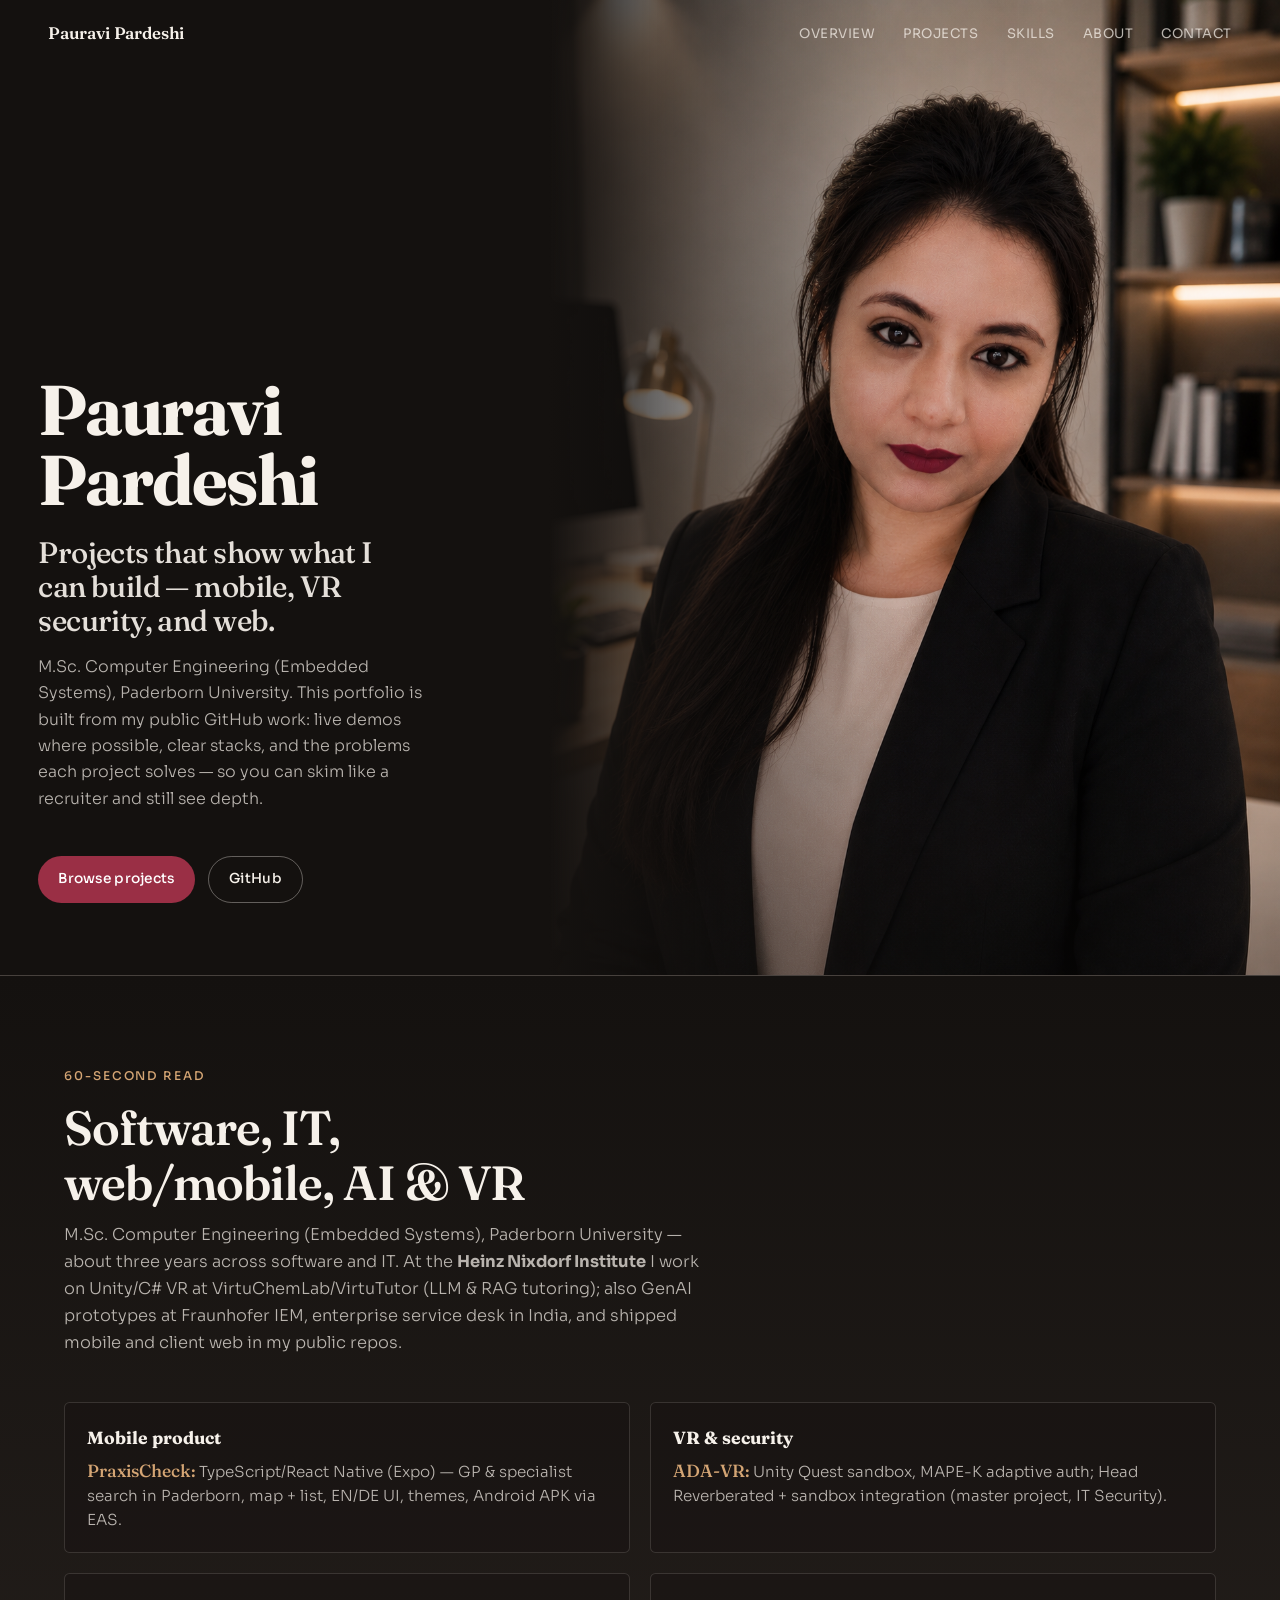
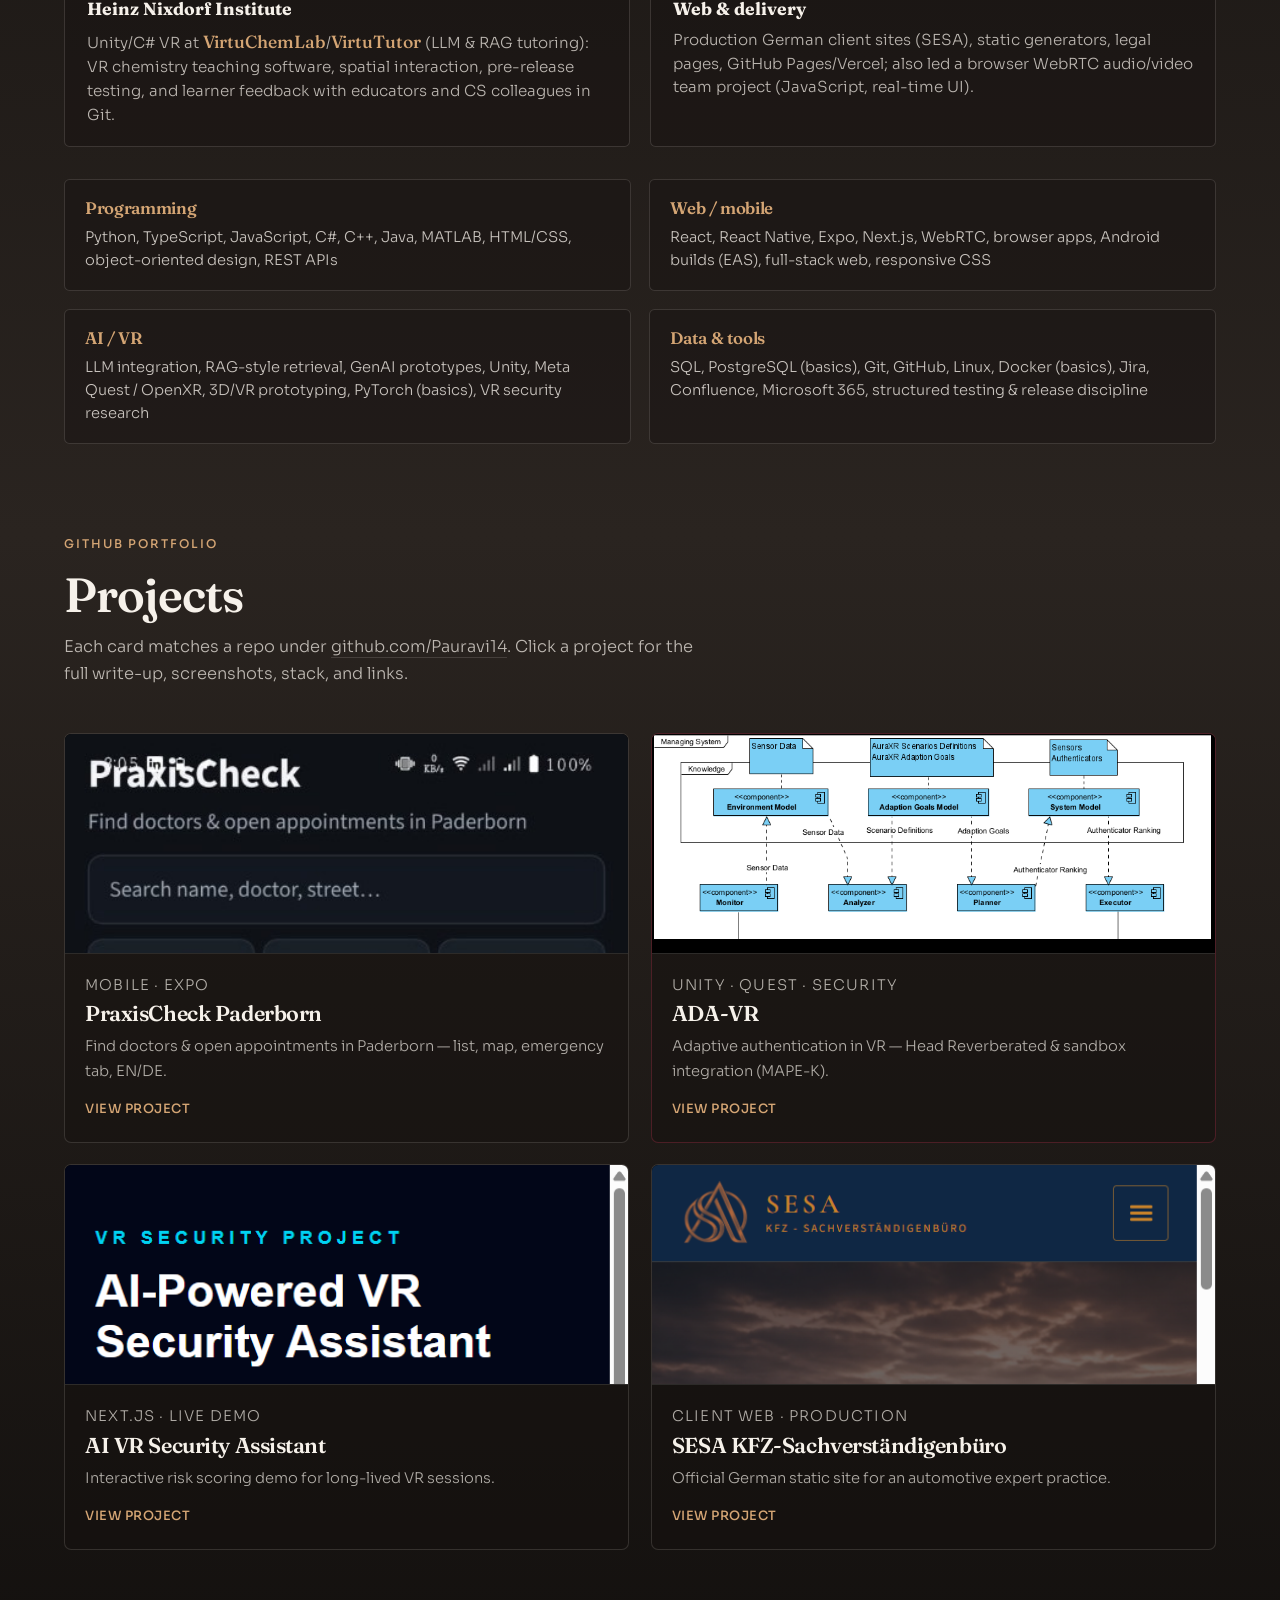
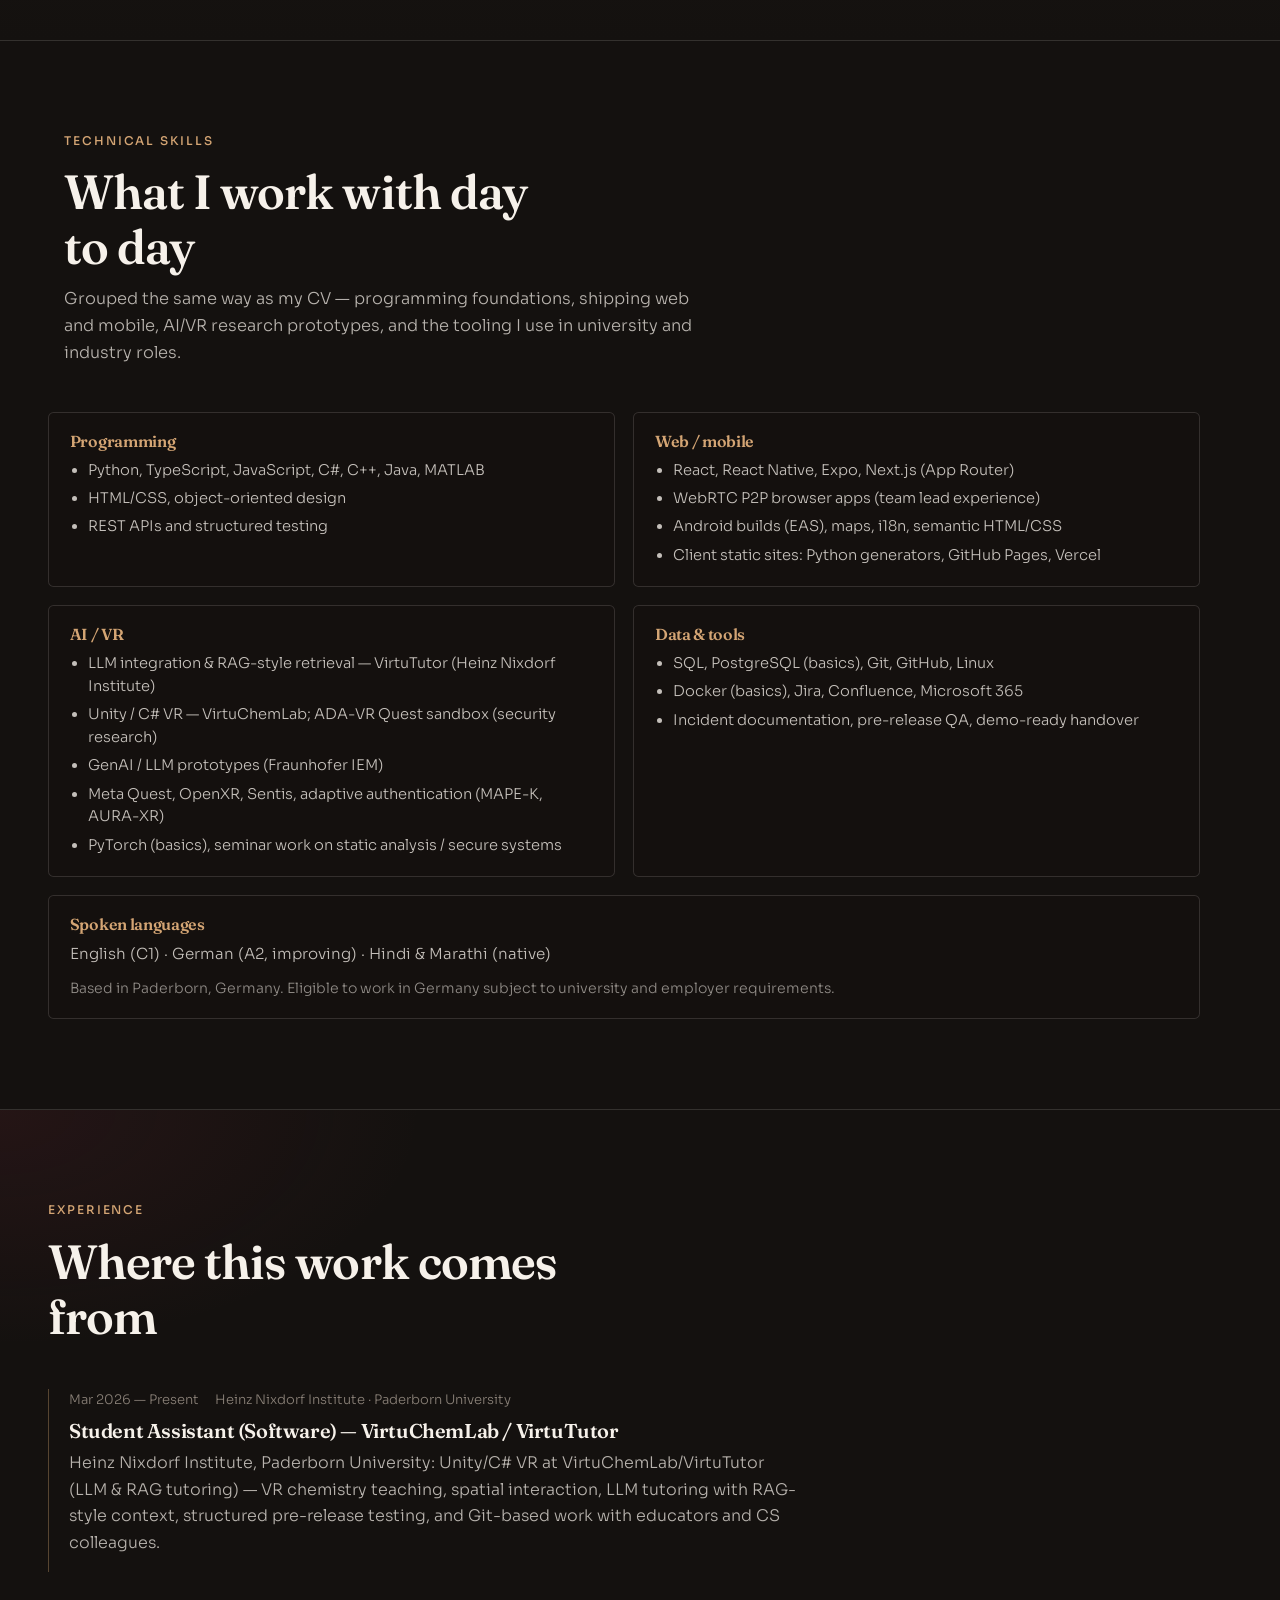
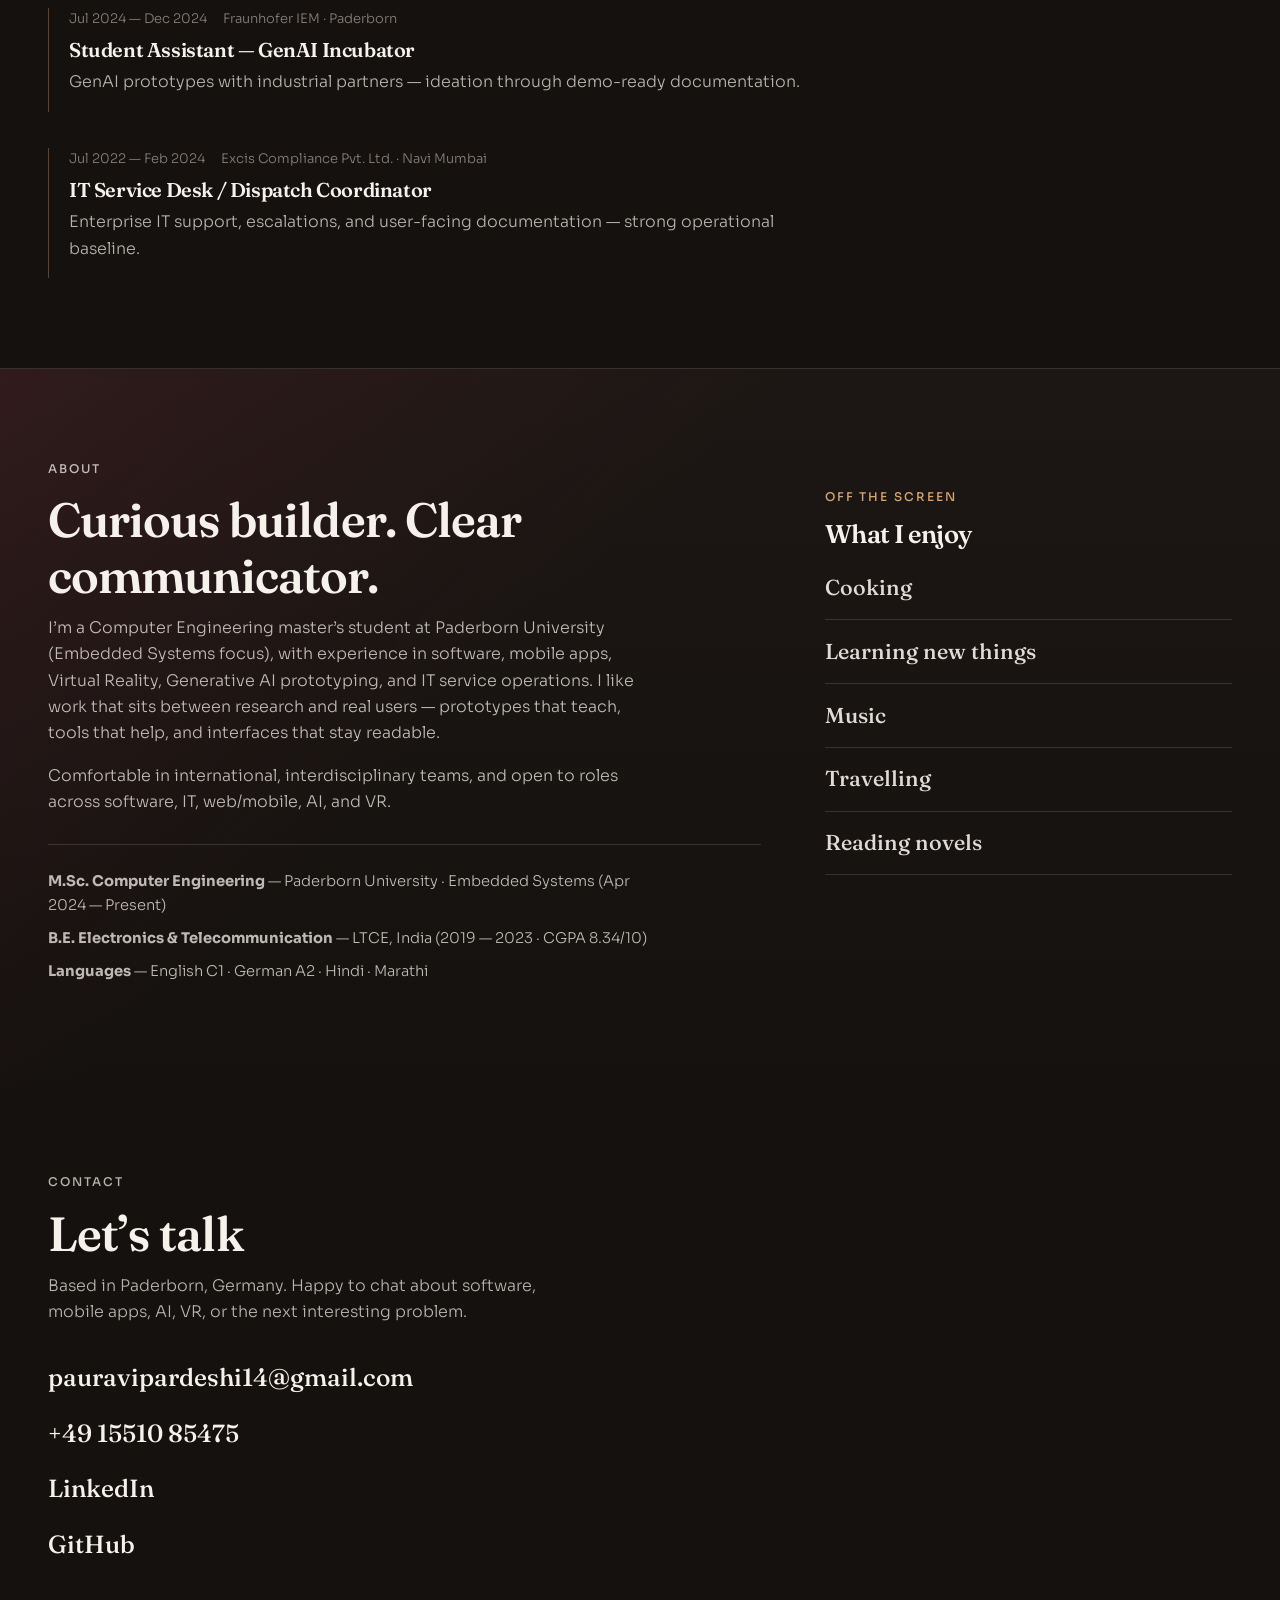
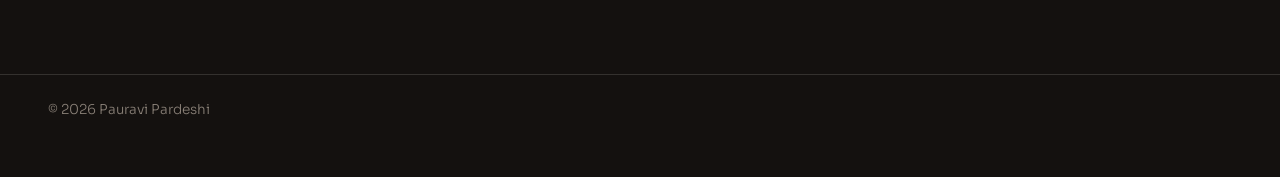
==== commit 1595eacb: "Add MATLAB to programming skills." ====
--- a/index.html
+++ b/index.html
@@ -14,7 +14,7 @@
       href="https://fonts.googleapis.com/css2?family=Fraunces:opsz,wght@9..144,500;9..144,600;9..144,700&family=Sora:wght@300;400;500;600&display=swap"
       rel="stylesheet"
     />
-    <link rel="stylesheet" href="css/styles.css?v=20261010k" />
+    <link rel="stylesheet" href="css/styles.css?v=20261010l" />
   </head>
   <body>
     <!-- deploy: 20261010b — screenshots + Pages deploy -->
@@ -109,7 +109,7 @@
         <div class="skill-categories" data-reveal aria-label="Technical skills from CV">
           <div class="skill-category">
             <h3>Programming</h3>
-            <p>Python, TypeScript, JavaScript, C#, C++, Java, HTML/CSS, object-oriented design, REST APIs</p>
+            <p>Python, TypeScript, JavaScript, C#, C++, Java, MATLAB, HTML/CSS, object-oriented design, REST APIs</p>
           </div>
           <div class="skill-category">
             <h3>Web / mobile</h3>
@@ -202,7 +202,7 @@
           <div class="skill-map-block skill-map-block--card">
             <h3>Programming</h3>
             <ul class="skill-detail-list">
-              <li>Python, TypeScript, JavaScript, C#, C++, Java</li>
+              <li>Python, TypeScript, JavaScript, C#, C++, Java, MATLAB</li>
               <li>HTML/CSS, object-oriented design</li>
               <li>REST APIs and structured testing</li>
             </ul>
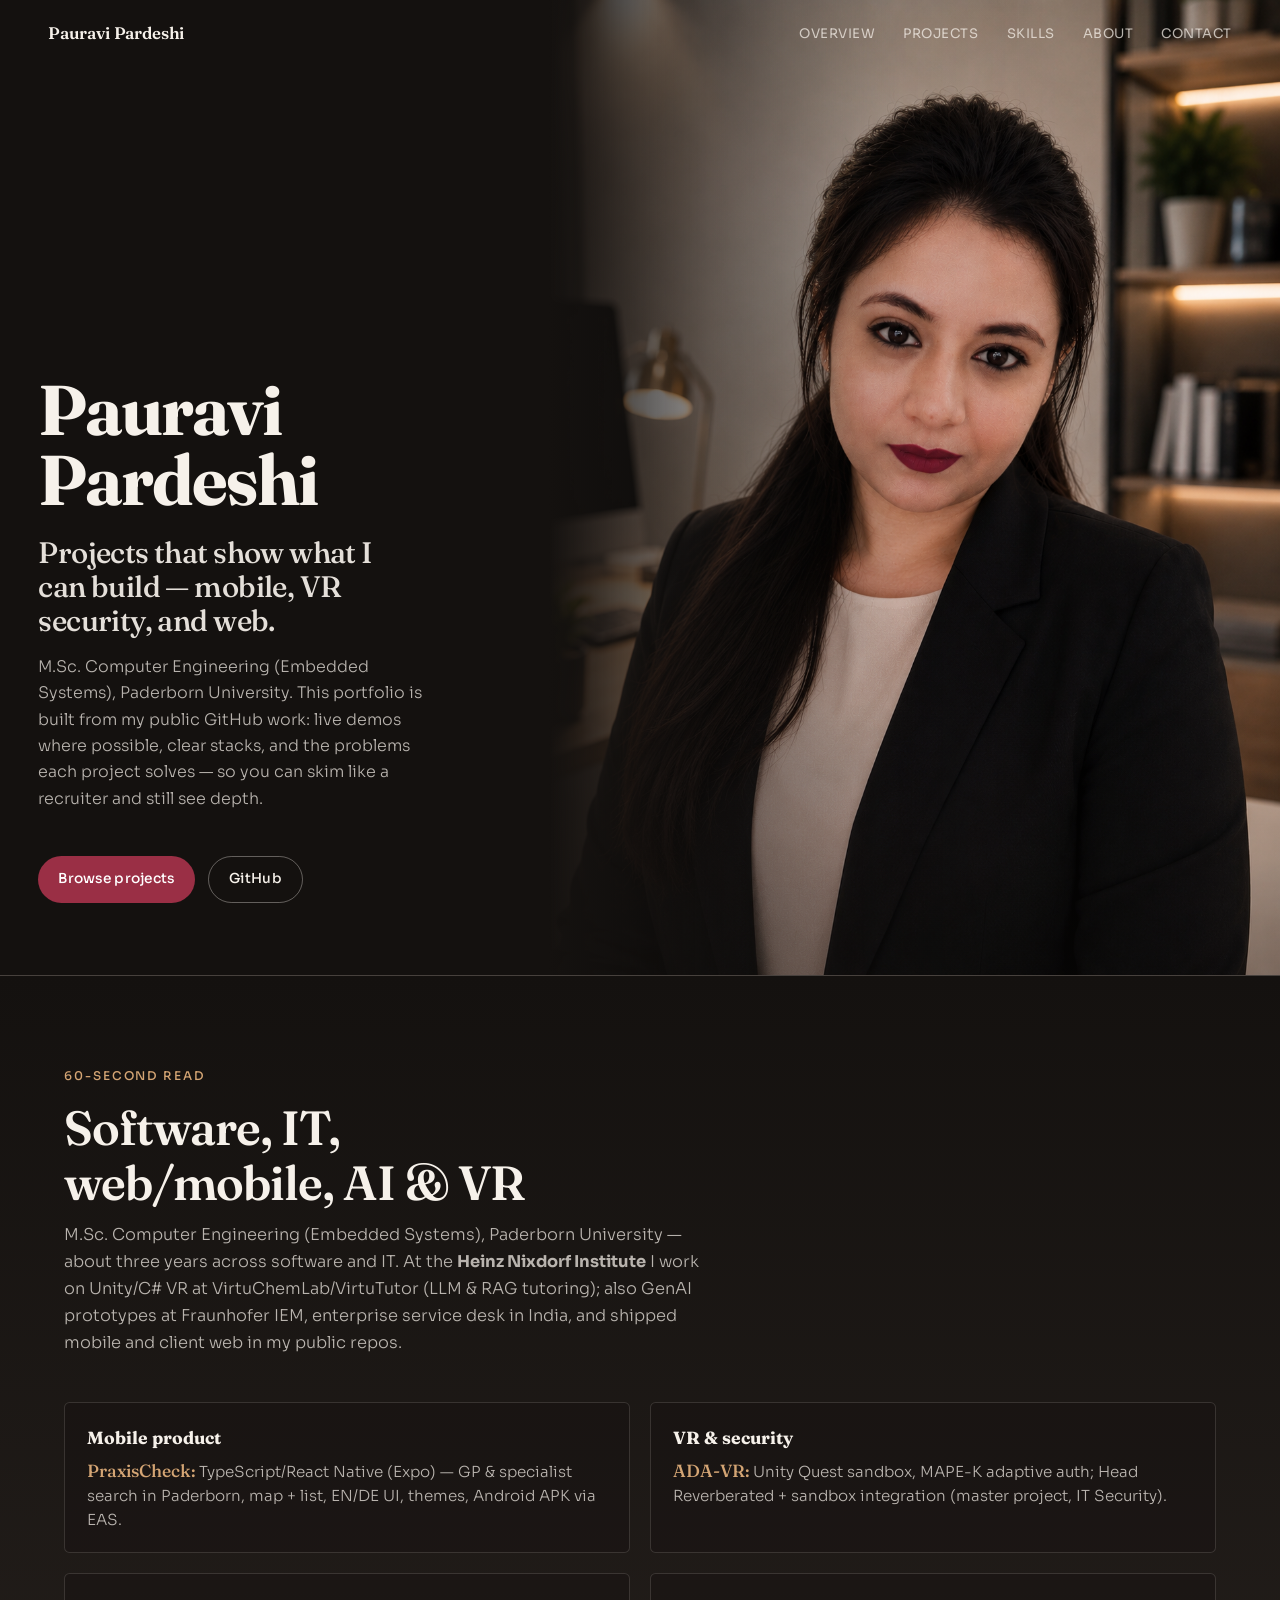
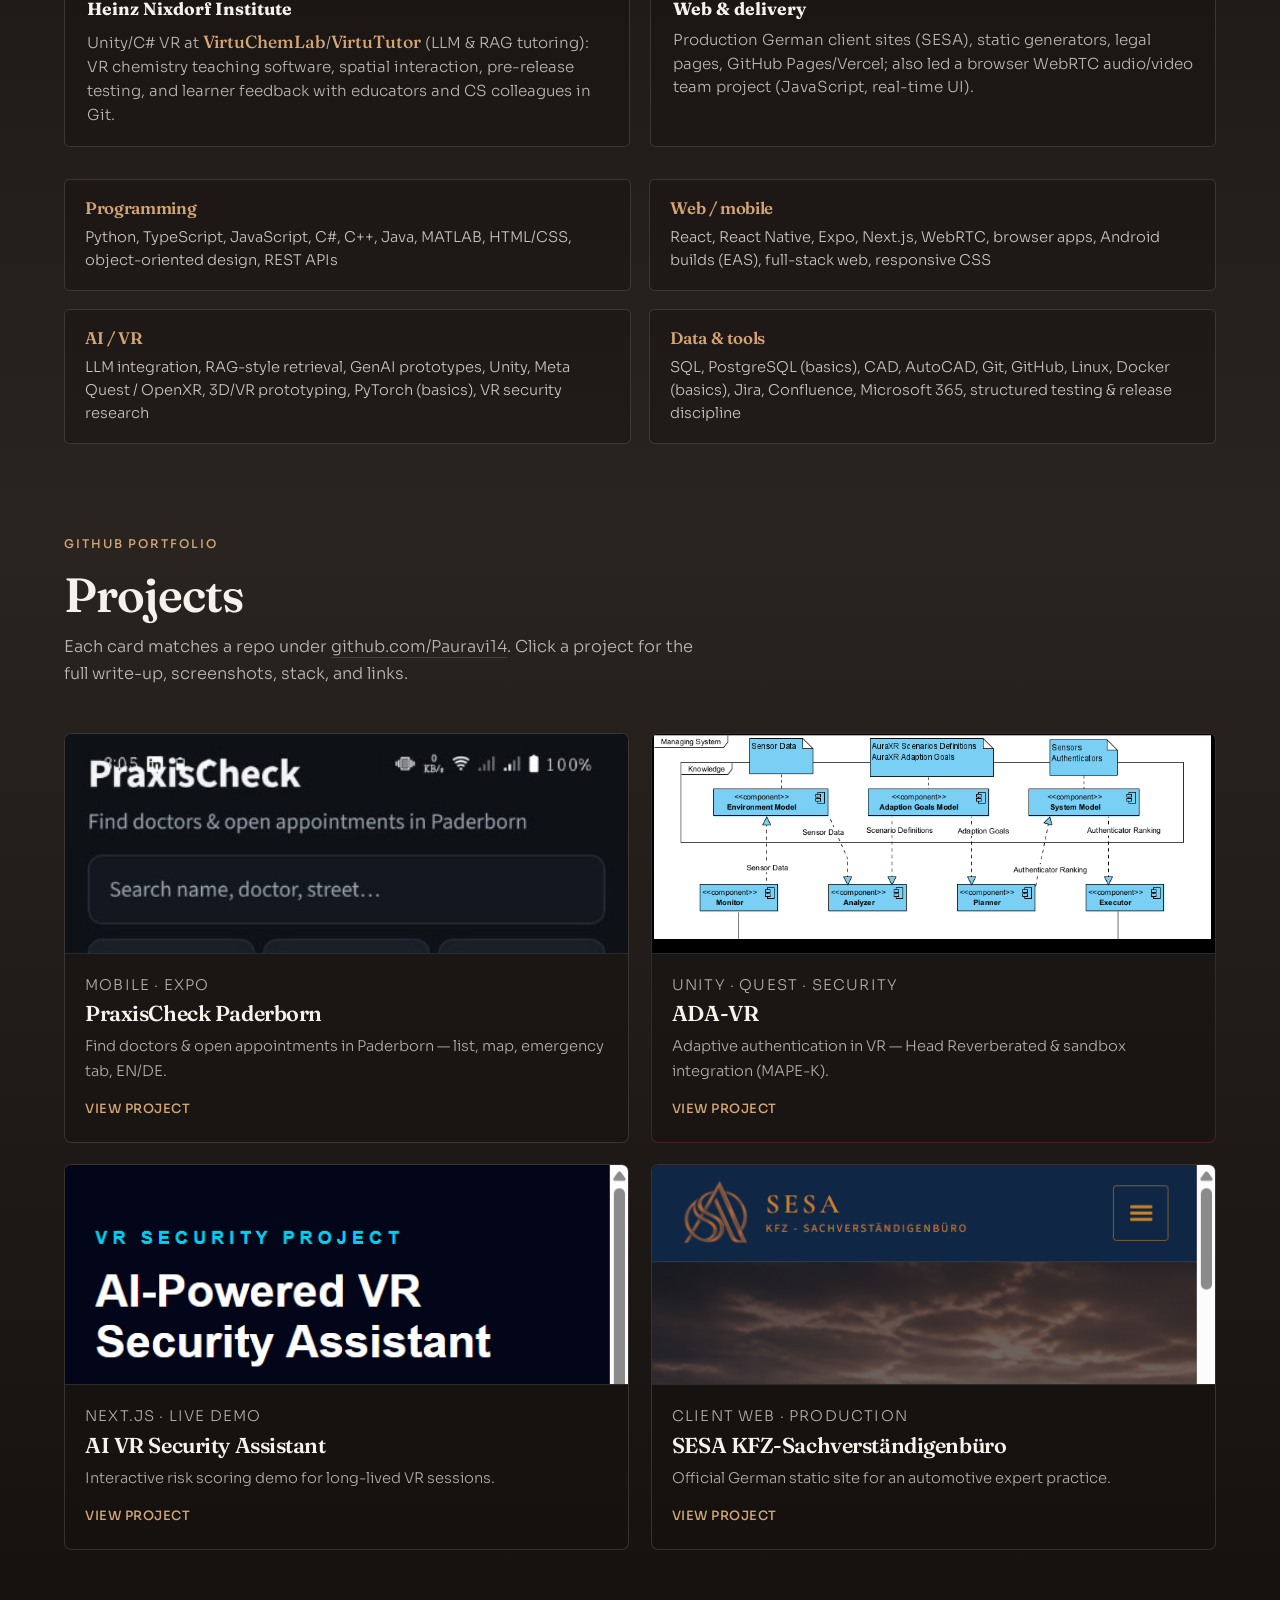
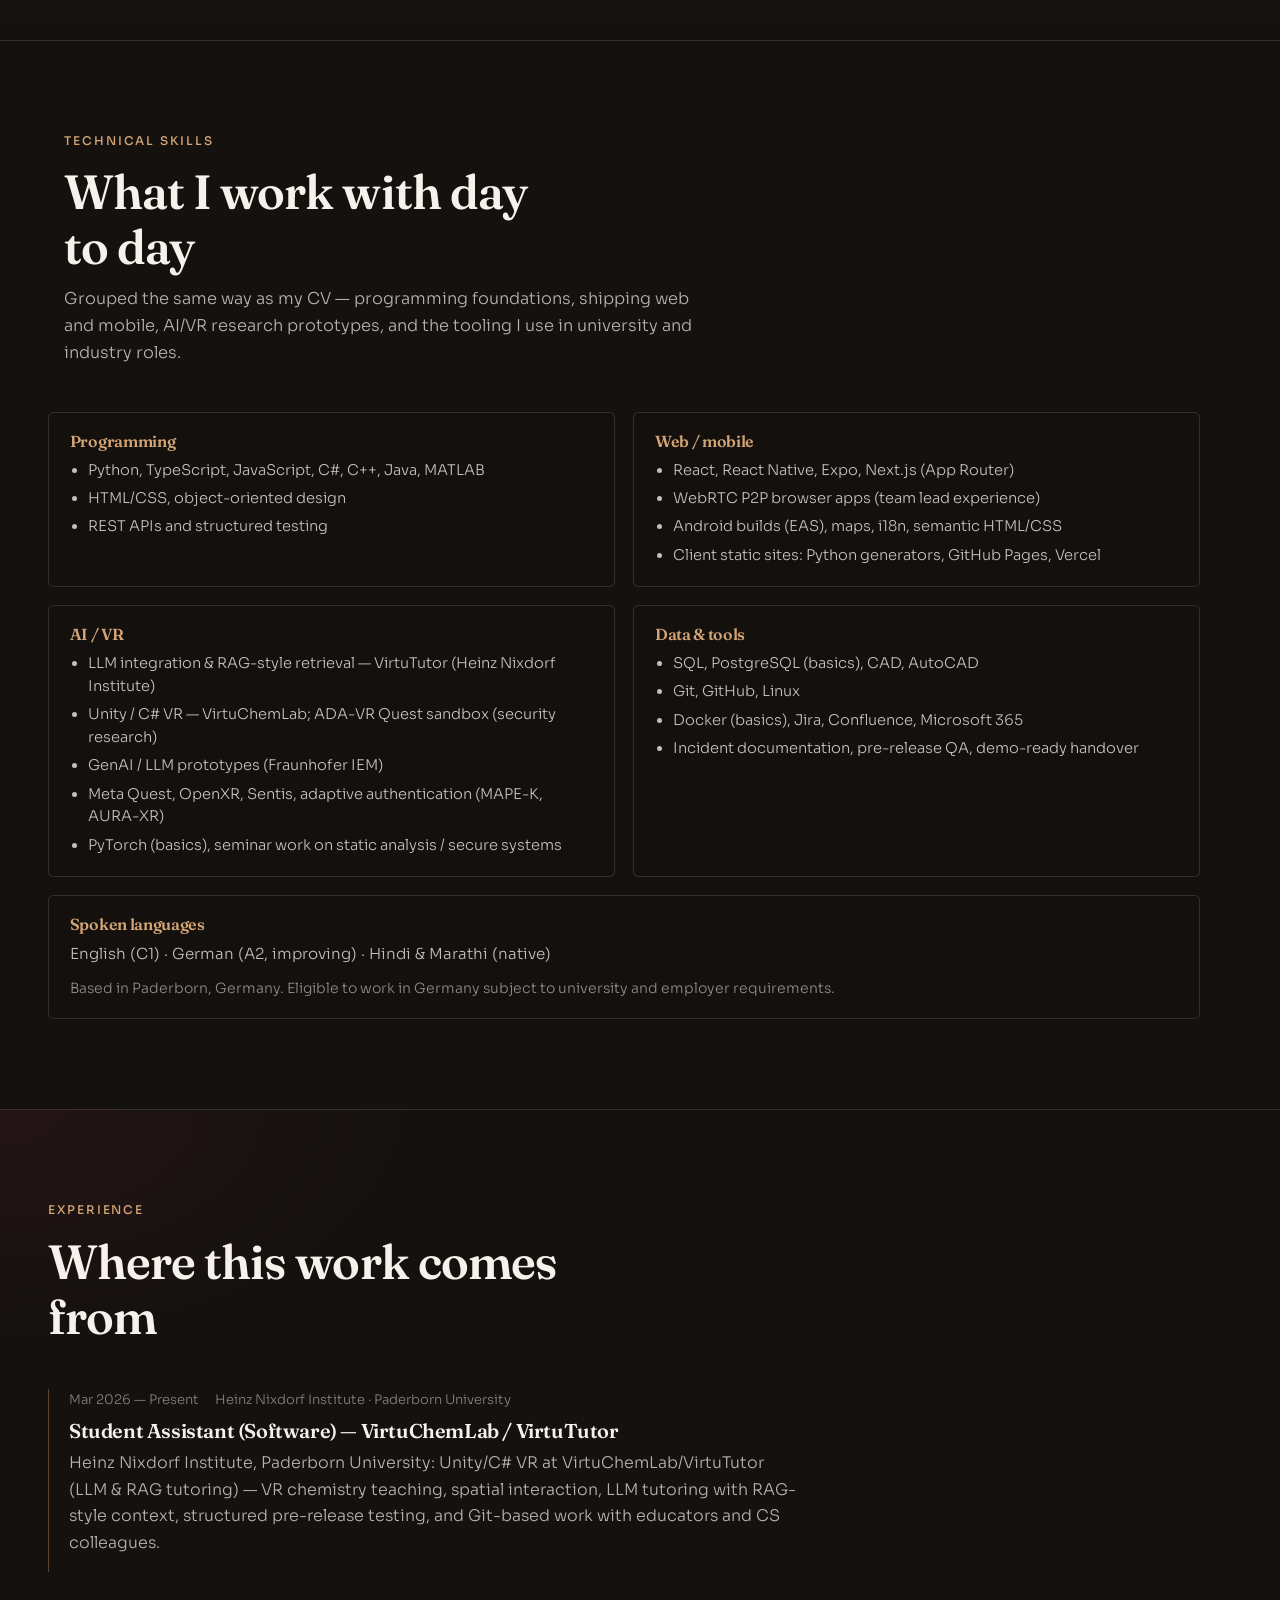
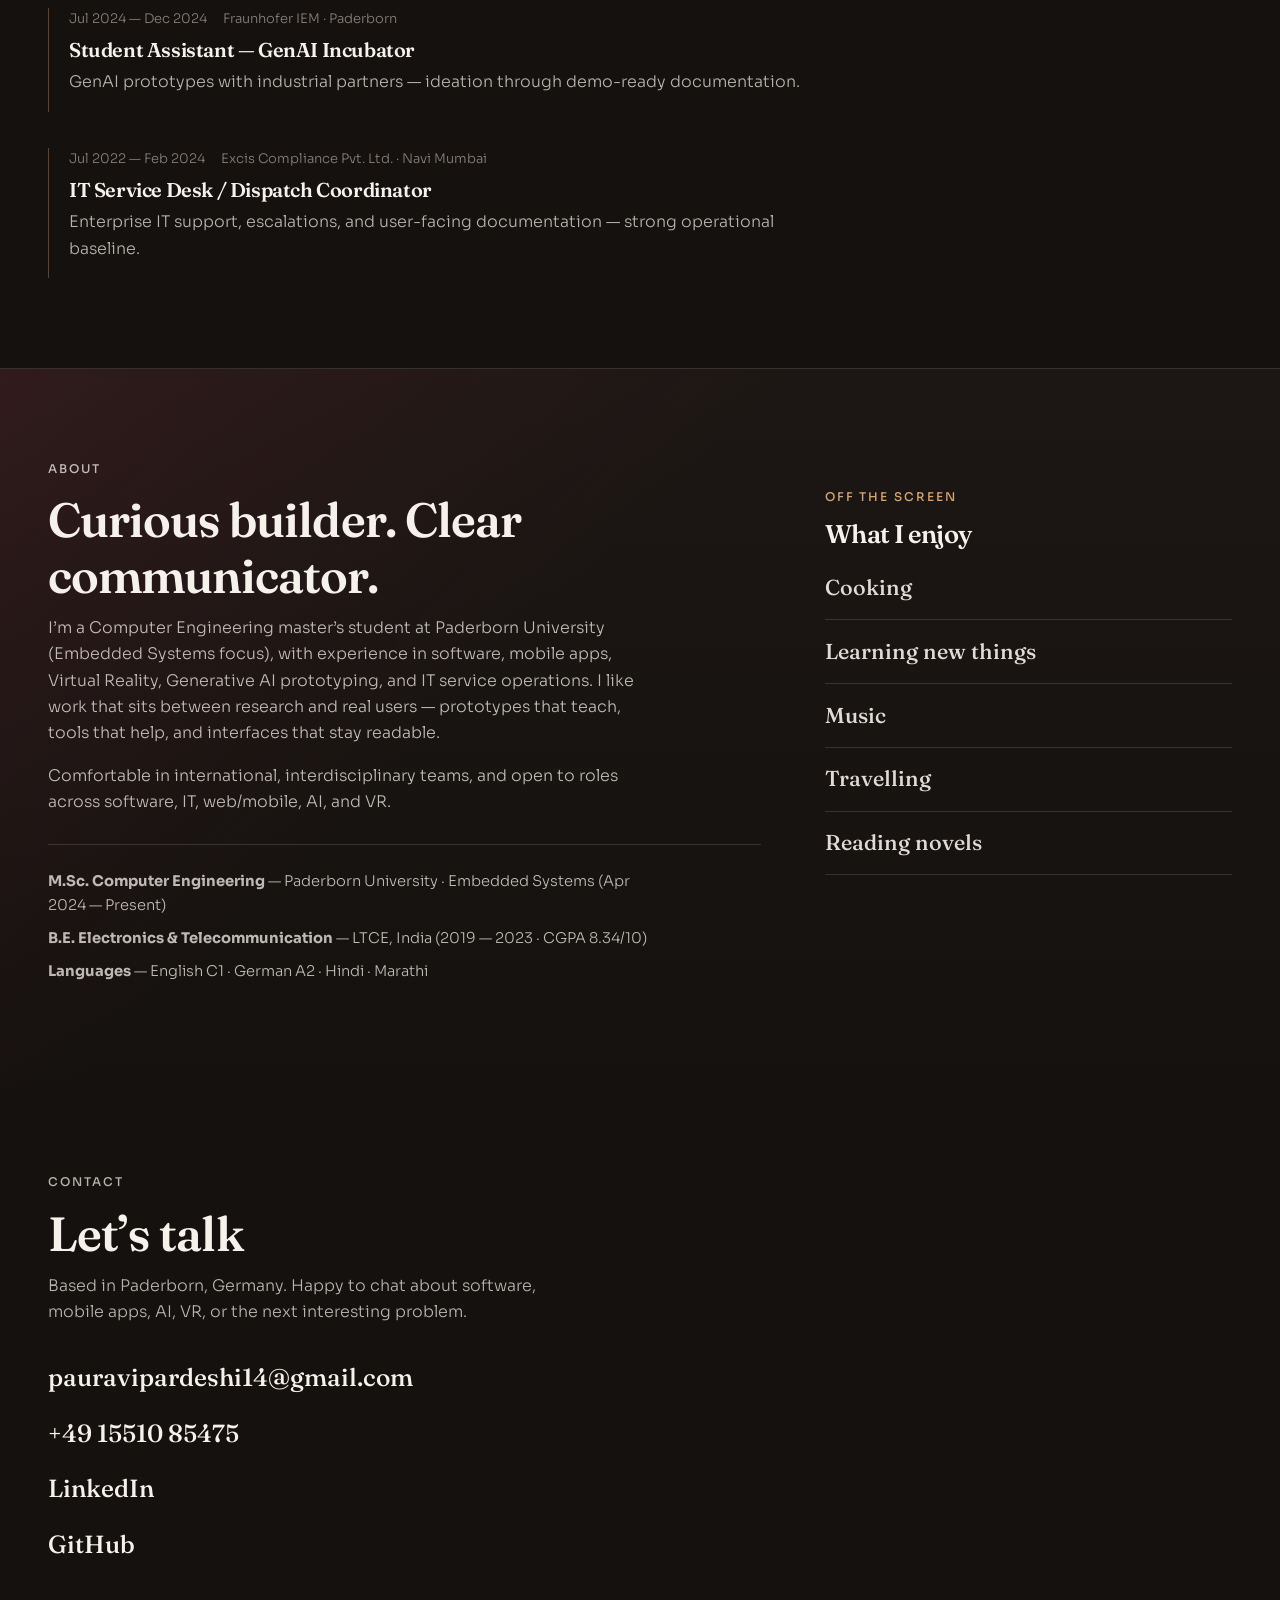
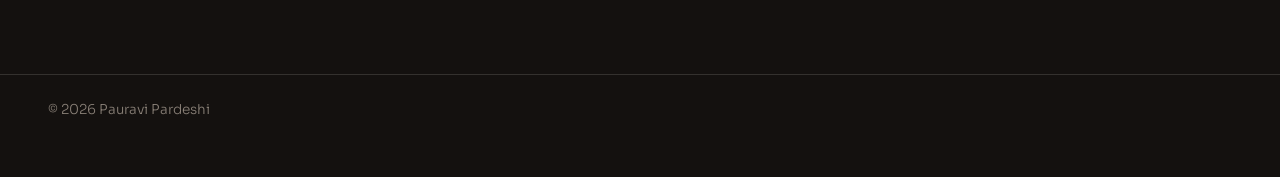
==== commit 29410330: "Add CAD and AutoCAD to data and tools skills." ====
--- a/index.html
+++ b/index.html
@@ -14,7 +14,7 @@
       href="https://fonts.googleapis.com/css2?family=Fraunces:opsz,wght@9..144,500;9..144,600;9..144,700&family=Sora:wght@300;400;500;600&display=swap"
       rel="stylesheet"
     />
-    <link rel="stylesheet" href="css/styles.css?v=20261010l" />
+    <link rel="stylesheet" href="css/styles.css?v=20261010m" />
   </head>
   <body>
     <!-- deploy: 20261010b — screenshots + Pages deploy -->
@@ -121,7 +121,7 @@
           </div>
           <div class="skill-category">
             <h3>Data &amp; tools</h3>
-            <p>SQL, PostgreSQL (basics), Git, GitHub, Linux, Docker (basics), Jira, Confluence, Microsoft 365, structured testing &amp; release discipline</p>
+            <p>SQL, PostgreSQL (basics), CAD, AutoCAD, Git, GitHub, Linux, Docker (basics), Jira, Confluence, Microsoft 365, structured testing &amp; release discipline</p>
           </div>
         </div>
       </section>
@@ -229,7 +229,8 @@
           <div class="skill-map-block skill-map-block--card">
             <h3>Data &amp; tools</h3>
             <ul class="skill-detail-list">
-              <li>SQL, PostgreSQL (basics), Git, GitHub, Linux</li>
+              <li>SQL, PostgreSQL (basics), CAD, AutoCAD</li>
+              <li>Git, GitHub, Linux</li>
               <li>Docker (basics), Jira, Confluence, Microsoft 365</li>
               <li>Incident documentation, pre-release QA, demo-ready handover</li>
             </ul>
